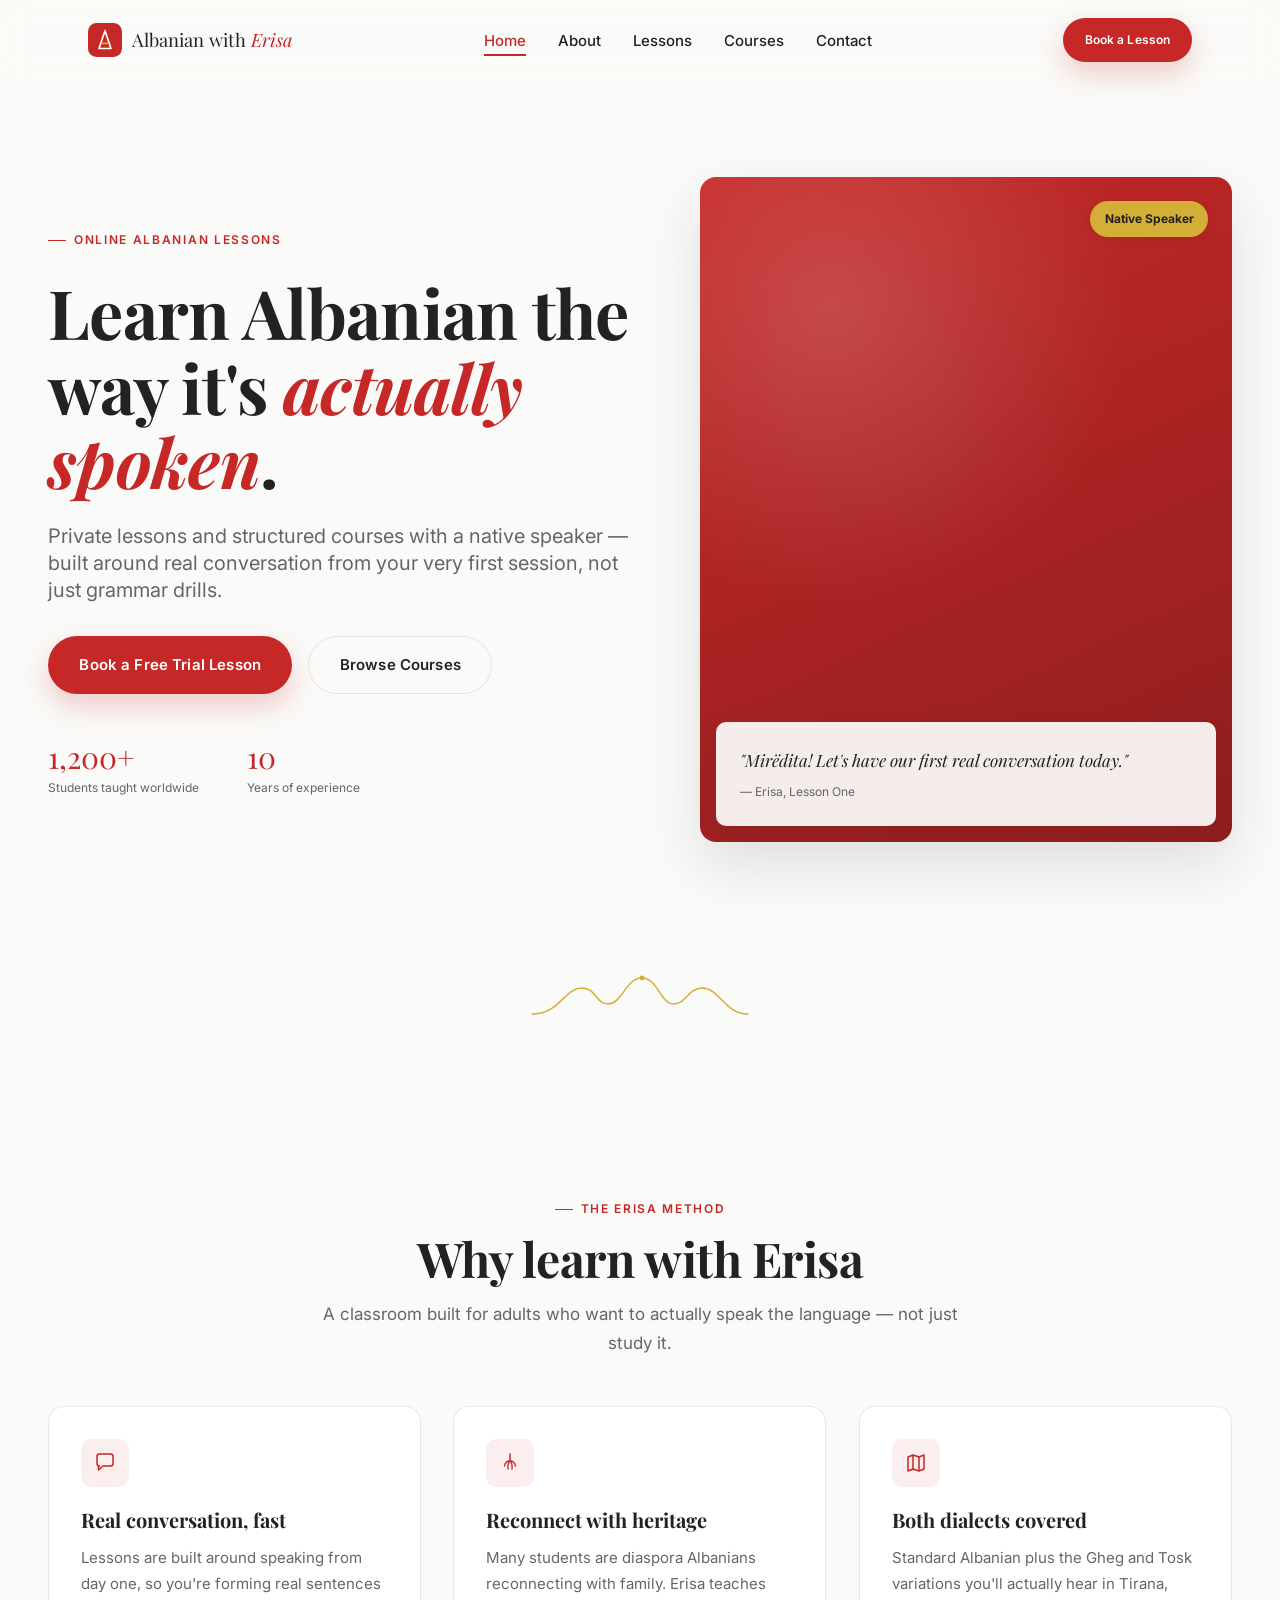
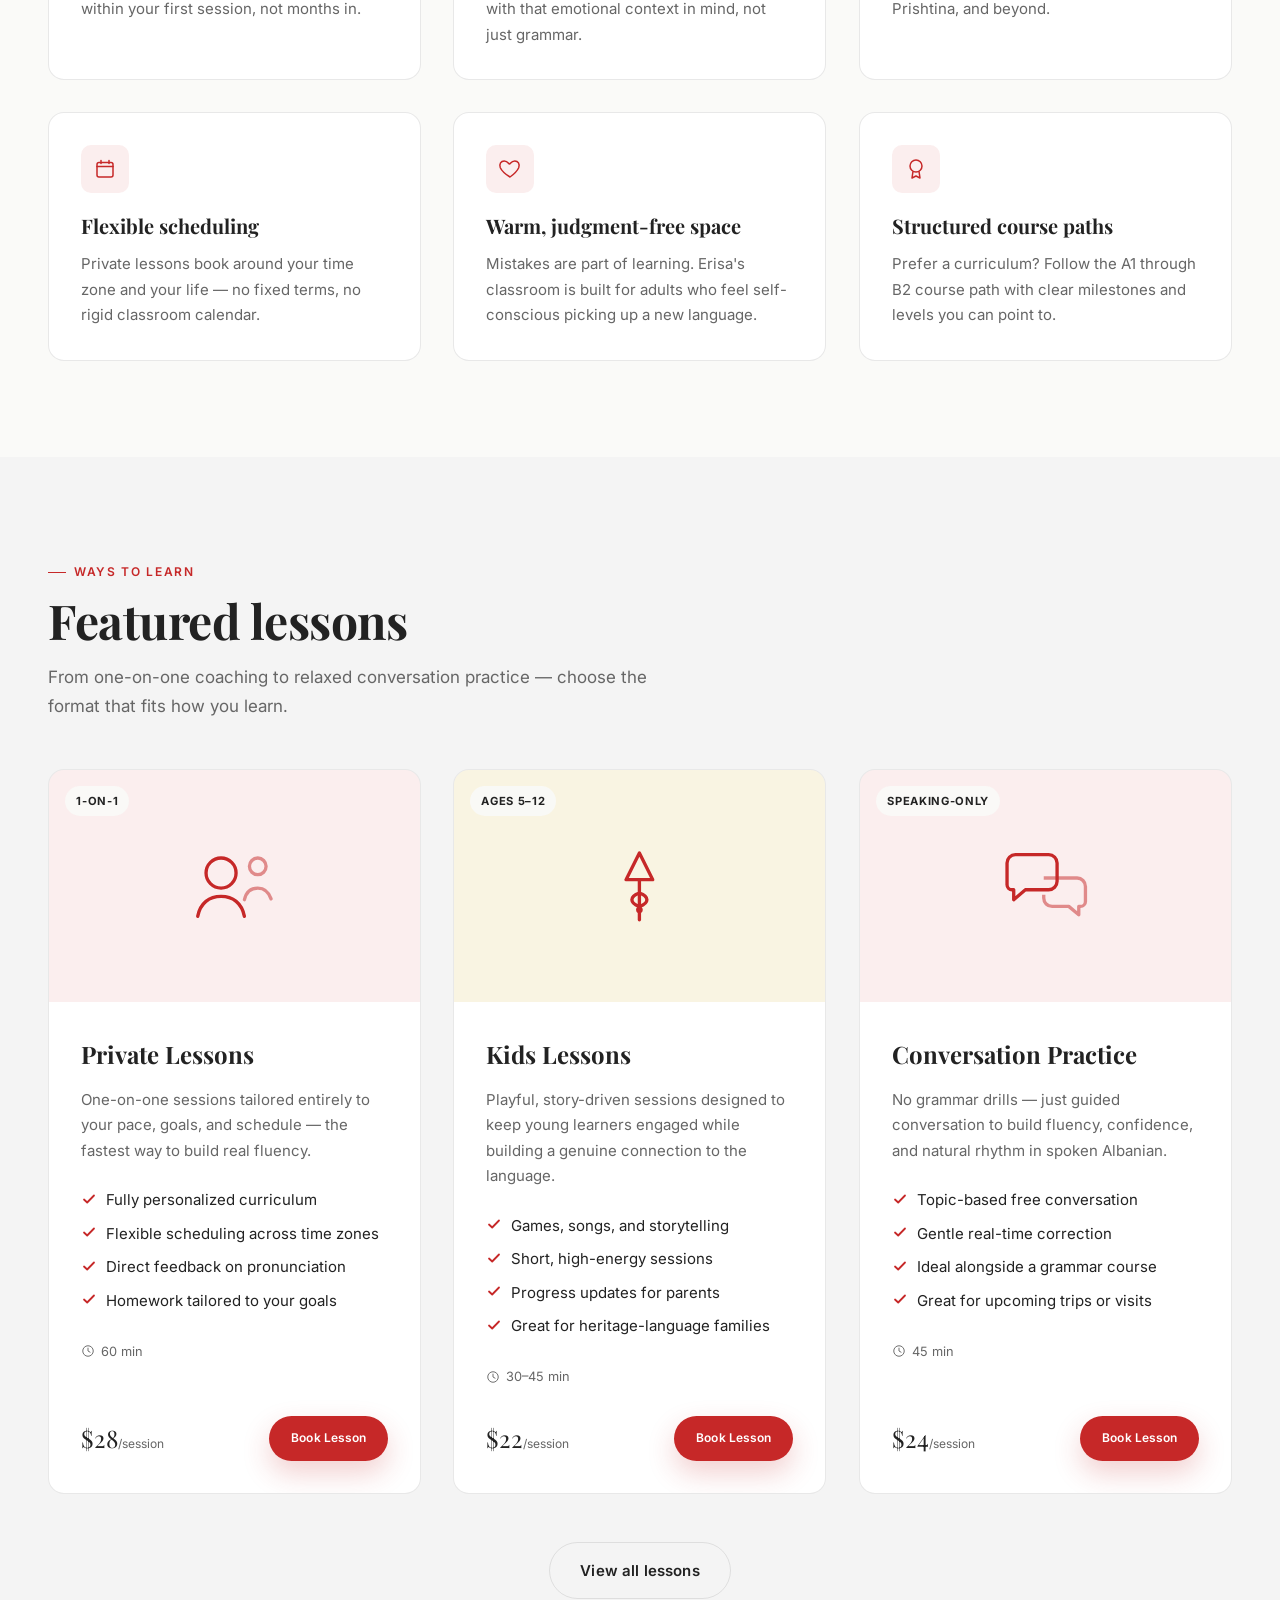
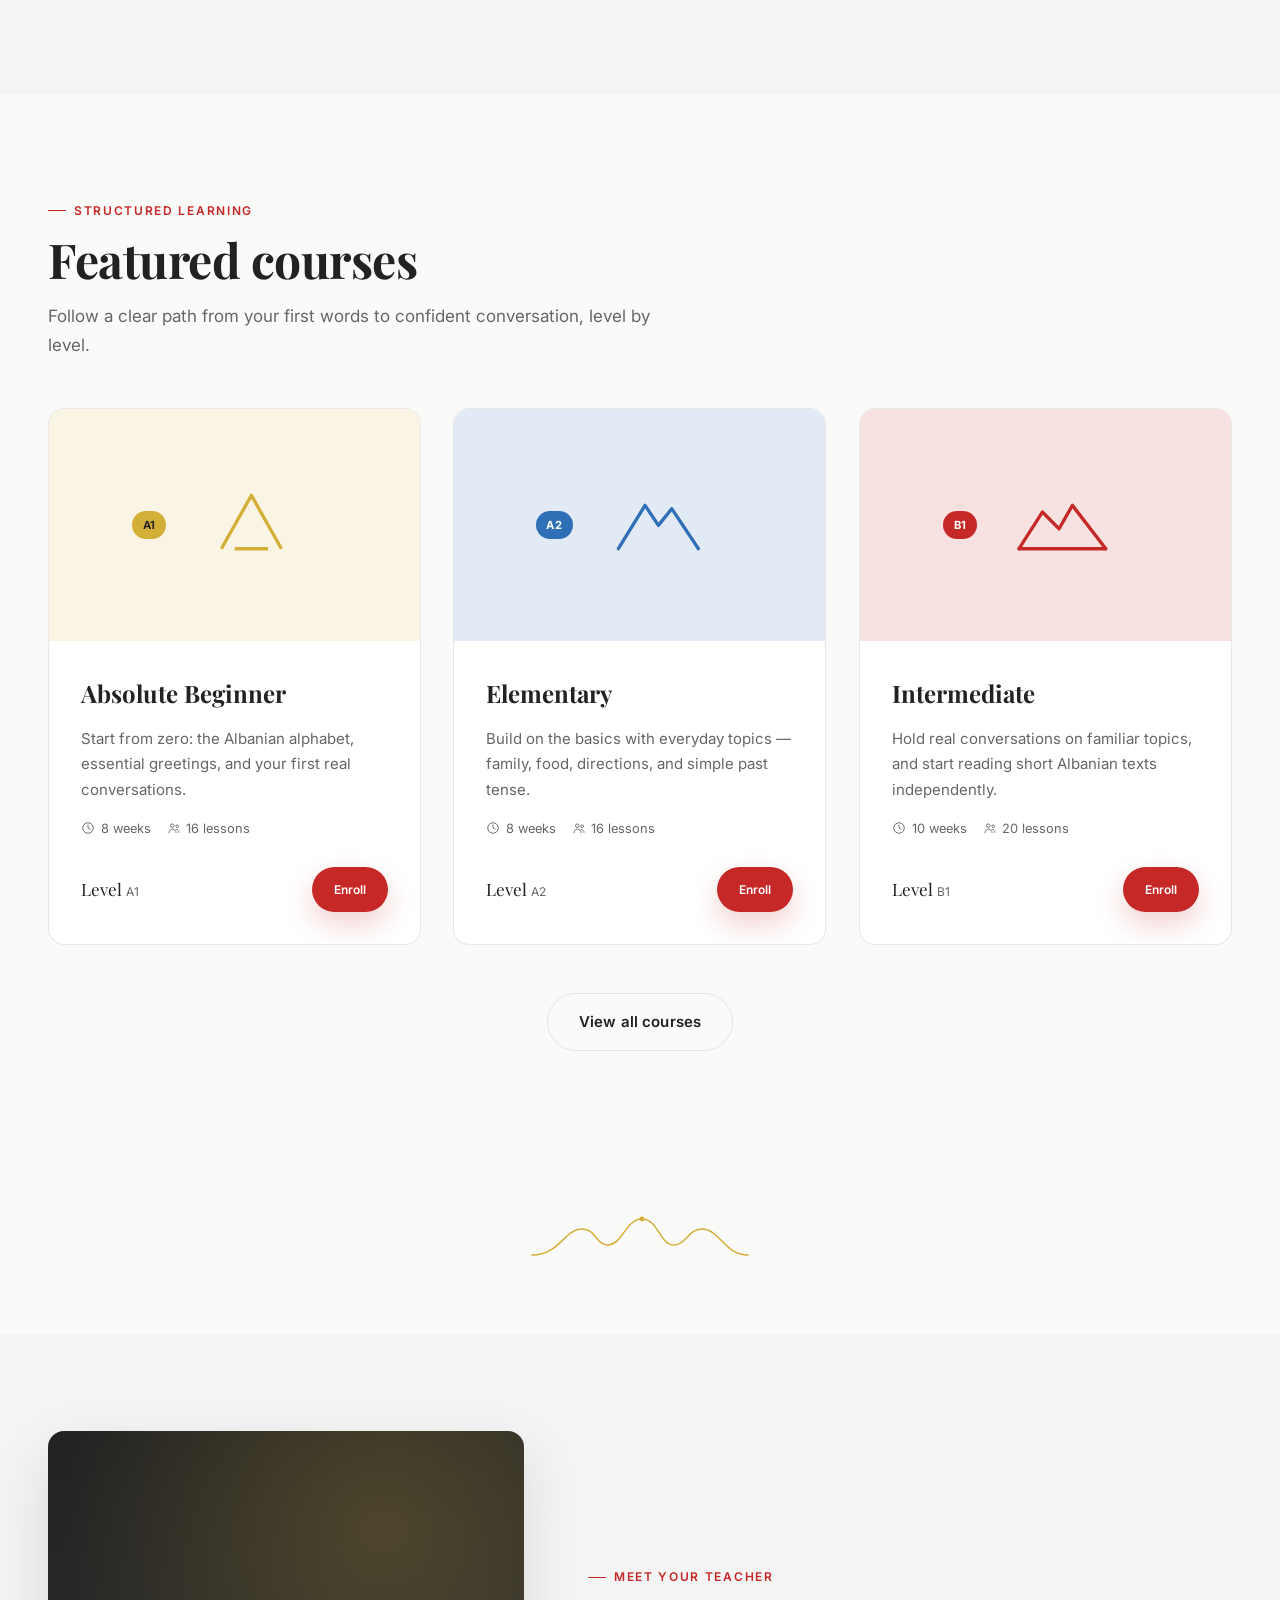
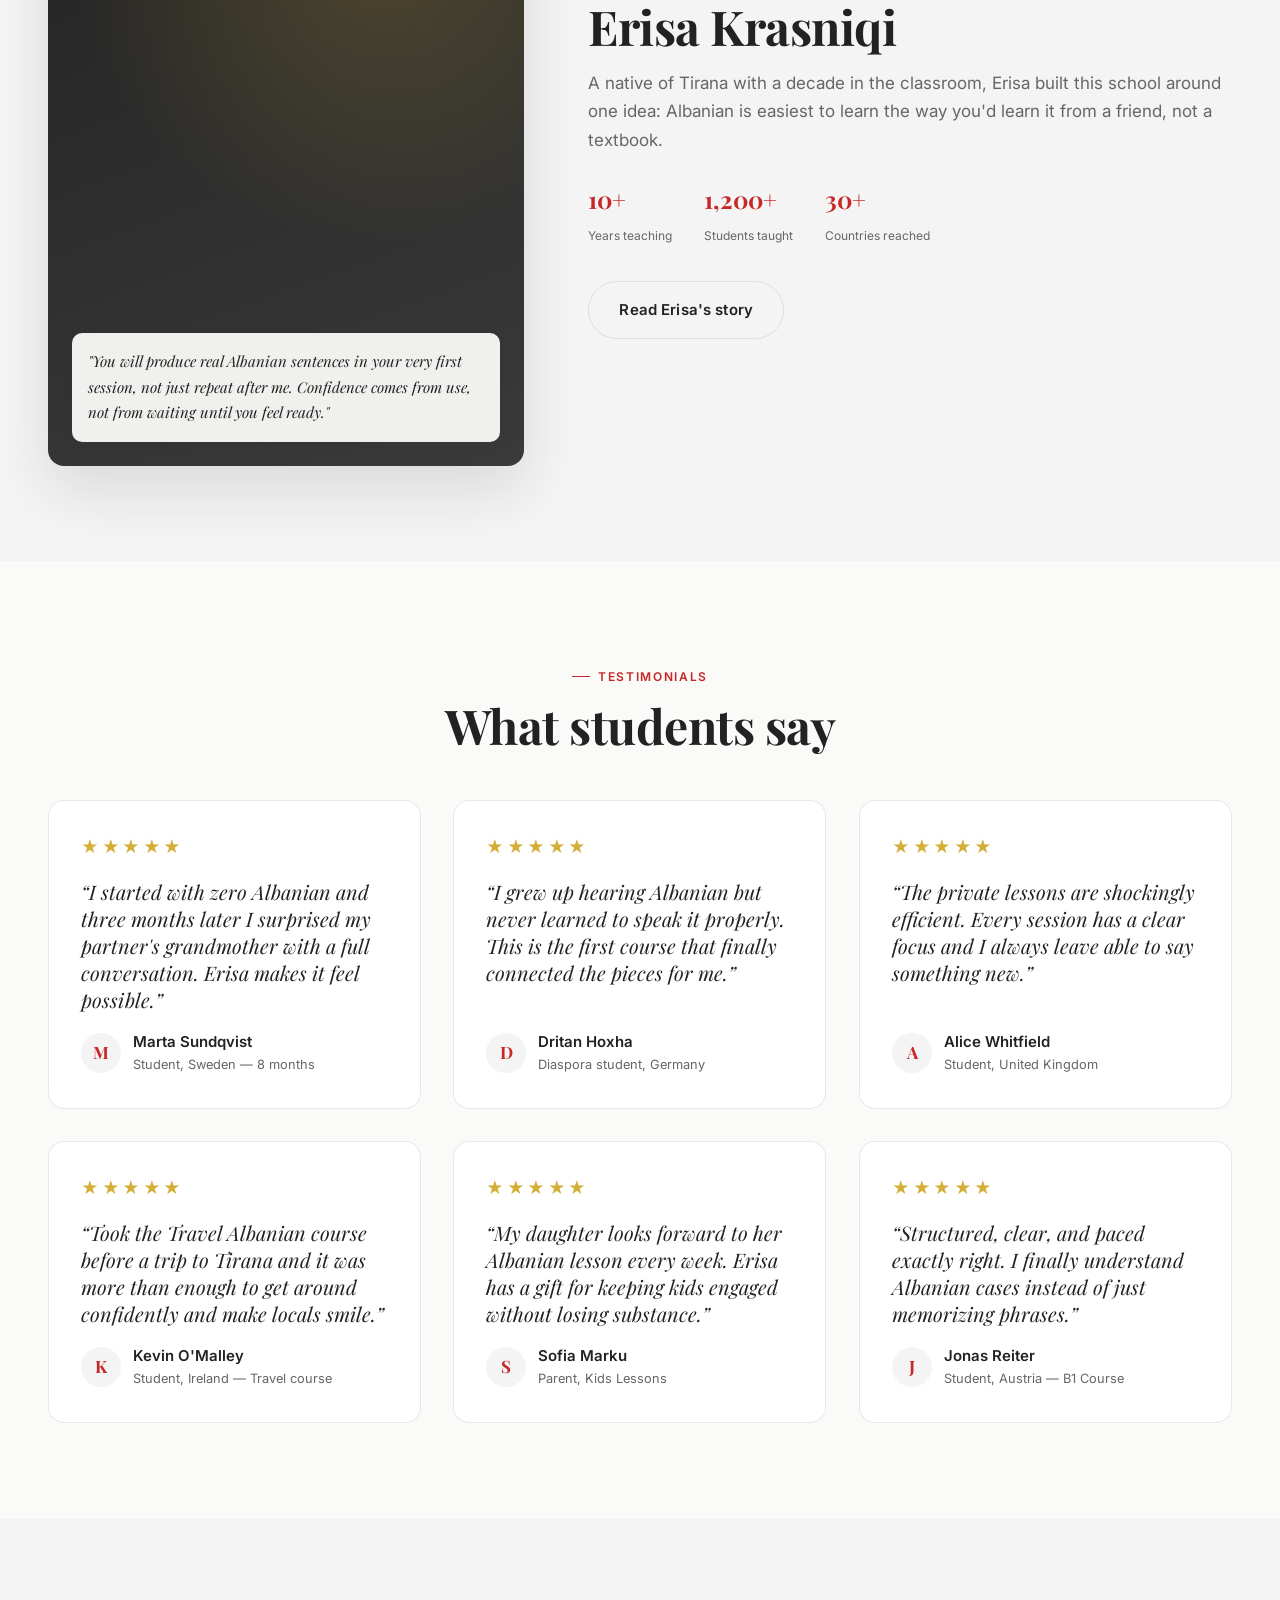
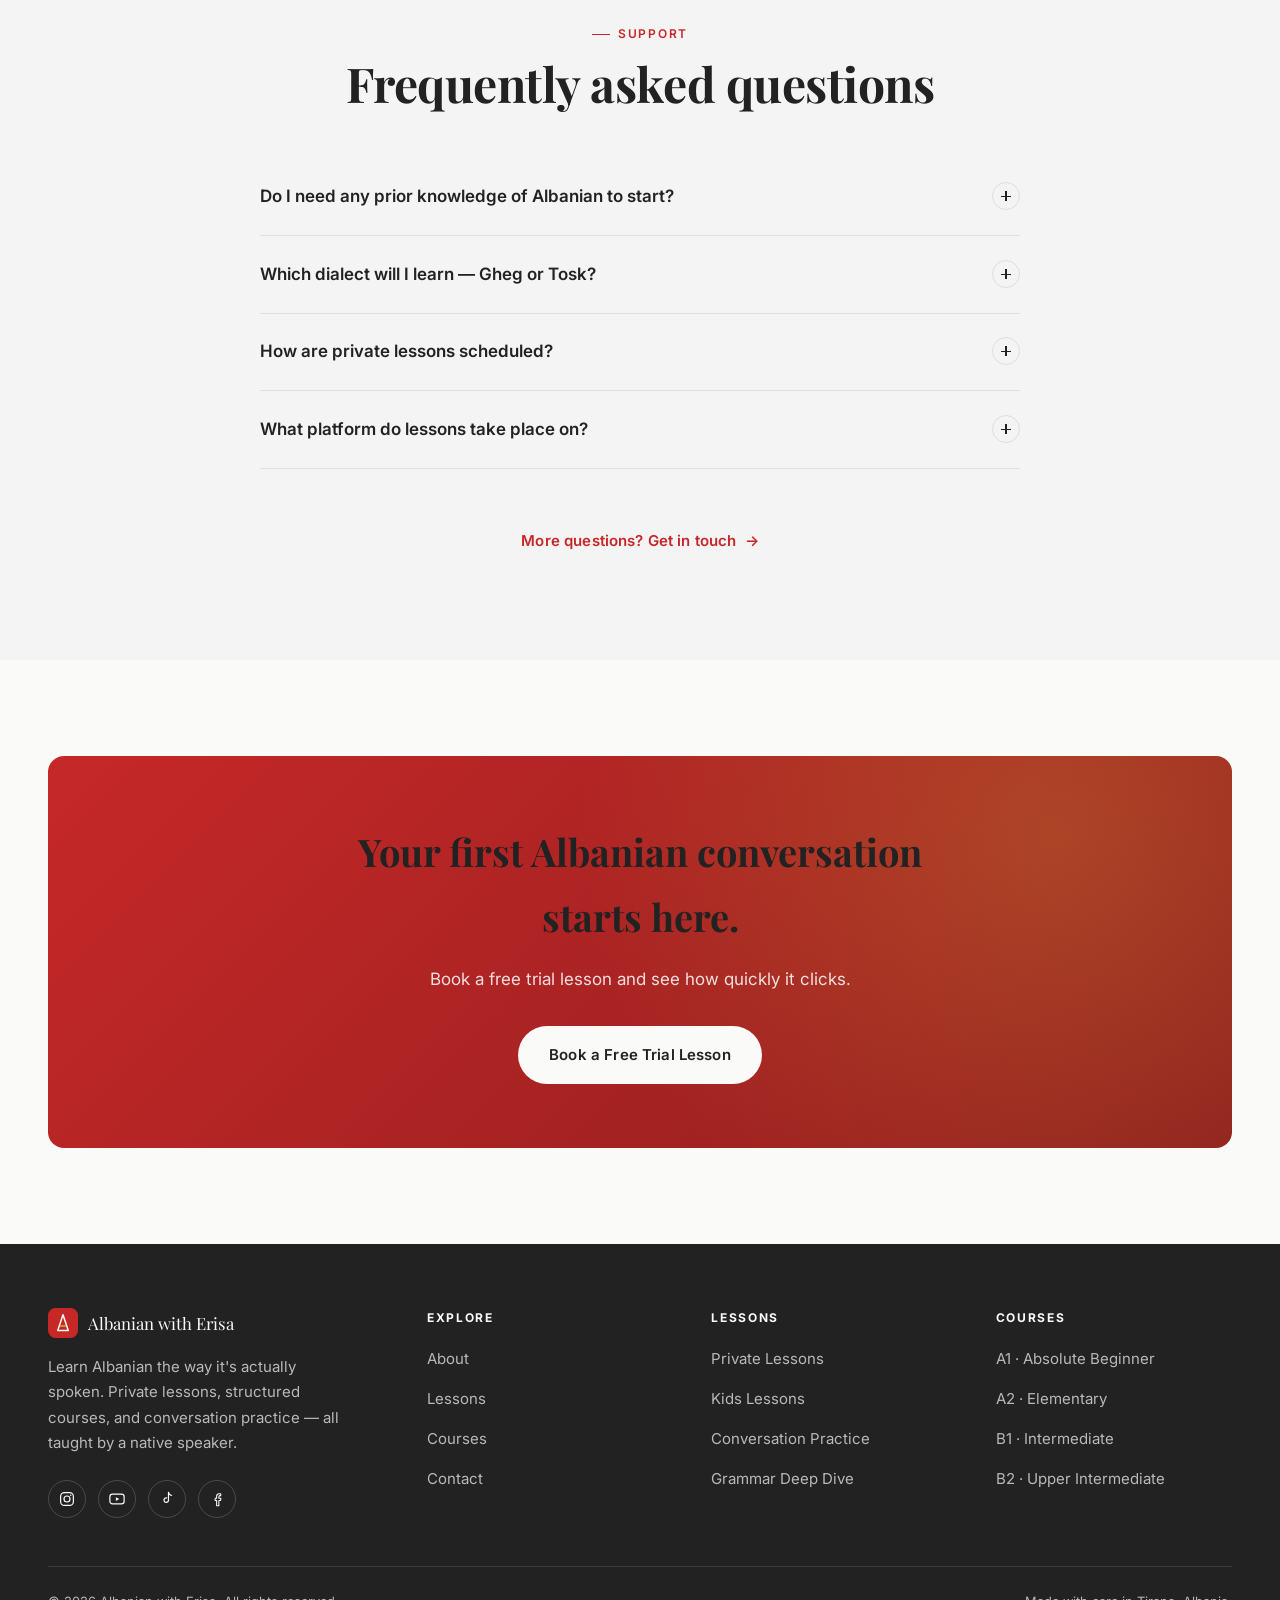
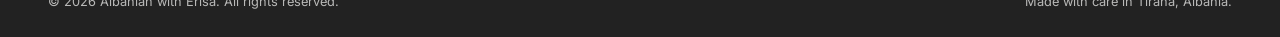
==== index.html @ 23aa1c35 "first" ====
<!DOCTYPE html>
<html lang="en">
<head>
  <meta charset="UTF-8" />
  <meta name="viewport" content="width=device-width, initial-scale=1.0" />
  <title>Albanian with Erisa — Learn Albanian with a Native Speaker</title>
  <meta name="description" content="Private lessons, structured courses, and conversation practice in Albanian — taught online by native speaker Erisa. Start speaking from your first lesson." />

  <!-- Open Graph -->
  <meta property="og:type" content="website" />
  <meta property="og:title" content="Albanian with Erisa — Learn Albanian with a Native Speaker" />
  <meta property="og:description" content="Private lessons, structured courses, and conversation practice in Albanian — taught online by a native speaker." />
  <meta property="og:site_name" content="Albanian with Erisa" />

  <!-- Twitter -->
  <meta name="twitter:card" content="summary_large_image" />
  <meta name="twitter:title" content="Albanian with Erisa — Learn Albanian with a Native Speaker" />
  <meta name="twitter:description" content="Private lessons, structured courses, and conversation practice in Albanian — taught online by a native speaker." />

  <link rel="preconnect" href="https://fonts.googleapis.com" />
  <link rel="preconnect" href="https://fonts.gstatic.com" crossorigin />
  <link href="https://fonts.googleapis.com/css2?family=Playfair+Display:ital,wght@0,600;0,700;1,600&family=Inter:wght@400;500;600;700&display=swap" rel="stylesheet" />

  <link rel="stylesheet" href="assets/css/variables.css" />
  <link rel="stylesheet" href="assets/css/style.css" />
  <link rel="stylesheet" href="assets/css/components.css" />
  <link rel="stylesheet" href="assets/css/animations.css" />
</head>
<body>
  <a class="skip-link" href="#main-content">Skip to content</a>

  <header class="navbar" data-component="navbar" data-current="index.html"></header>

  <main id="main-content">

    <!-- HERO ================================================================= -->
    <section class="hero">
      <div class="hero__inner">
        <div data-reveal>
          <span class="eyebrow hero__eyebrow">Online Albanian lessons</span>
          <h1 class="hero__title">Learn Albanian the way it's <em>actually spoken</em>.</h1>
          <p class="hero__lede">Private lessons and structured courses with a native speaker — built around real conversation from your very first session, not just grammar drills.</p>
          <div class="hero__actions">
            <a href="contact.html" class="btn btn-primary">Book a Free Trial Lesson</a>
            <a href="courses.html" class="btn btn-secondary">Browse Courses</a>
          </div>
          <div class="hero__stats" data-component="hero-stats"></div>
        </div>
        <div class="hero__visual" data-reveal="fade">
          <div class="hero__badge">Native Speaker</div>
          <div class="hero__visual-card">
            <p>"Mirëdita! Let's have our first real conversation today."</p>
            <span>— Erisa, Lesson One</span>
          </div>
        </div>
      </div>
    </section>

    <div class="container" data-wing-divider></div>

    <!-- WHY LEARN ============================================================ -->
    <section class="section" id="why-learn">
      <div class="section__inner">
        <div class="section-head section-head--center">
          <span class="eyebrow" style="justify-content:center">The Erisa Method</span>
          <h2 class="section-title">Why learn with Erisa</h2>
          <p class="section-lede">A classroom built for adults who want to actually speak the language — not just study it.</p>
        </div>
        <div class="grid grid--3" data-component="why-learn"></div>
      </div>
    </section>

    <!-- FEATURED LESSONS ===================================================== -->
    <section class="section section--soft">
      <div class="section__inner">
        <div class="section-head">
          <span class="eyebrow">Ways to learn</span>
          <h2 class="section-title">Featured lessons</h2>
          <p class="section-lede">From one-on-one coaching to relaxed conversation practice — choose the format that fits how you learn.</p>
        </div>
        <div class="grid grid--3" data-component="lesson-grid" data-limit="3"></div>
        <div class="section-foot"><a href="lessons.html" class="btn btn-secondary">View all lessons</a></div>
      </div>
    </section>

    <!-- FEATURED COURSES ===================================================== -->
    <section class="section">
      <div class="section__inner">
        <div class="section-head">
          <span class="eyebrow">Structured learning</span>
          <h2 class="section-title">Featured courses</h2>
          <p class="section-lede">Follow a clear path from your first words to confident conversation, level by level.</p>
        </div>
        <div class="grid grid--3" data-component="course-grid" data-limit="3"></div>
        <div class="section-foot"><a href="courses.html" class="btn btn-secondary">View all courses</a></div>
      </div>
    </section>

    <div class="container" data-wing-divider></div>

    <!-- ABOUT ERISA (preview) ================================================ -->
    <section class="section section--soft">
      <div class="section__inner teacher" data-component="teacher-preview"></div>
    </section>

    <!-- TESTIMONIALS ========================================================= -->
    <section class="section">
      <div class="section__inner">
        <div class="section-head section-head--center">
          <span class="eyebrow" style="justify-content:center">Testimonials</span>
          <h2 class="section-title">What students say</h2>
        </div>
        <div class="grid grid--3" data-component="testimonial-grid"></div>
      </div>
    </section>

    <!-- FAQ PREVIEW =========================================================== -->
    <section class="section section--soft">
      <div class="section__inner">
        <div class="section-head section-head--center">
          <span class="eyebrow" style="justify-content:center">Support</span>
          <h2 class="section-title">Frequently asked questions</h2>
        </div>
        <div style="max-width:760px;margin:0 auto;" data-component="faq-list" data-limit="4"></div>
        <div class="section-foot"><a href="contact.html#faq" class="btn btn-ghost">More questions? Get in touch</a></div>
      </div>
    </section>

    <!-- CTA =================================================================== -->
    <section class="section">
      <div class="section__inner">
        <div class="cta-banner" data-reveal>
          <div class="cta-banner__content">
            <h2>Your first Albanian conversation starts here.</h2>
            <p>Book a free trial lesson and see how quickly it clicks.</p>
            <div class="cta-banner__actions">
              <a href="contact.html" class="btn btn-on-dark">Book a Free Trial Lesson</a>
            </div>
          </div>
        </div>
      </div>
    </section>

  </main>

  <footer class="footer" data-component="footer"></footer>

  <script src="assets/js/data.js"></script>
  <script src="assets/js/animations.js"></script>
  <script src="assets/js/main.js"></script>
</body>
</html>
---- assets/css/variables.css ----
/* ==========================================================================
   ALBANIAN WITH ERISA — DESIGN TOKENS
   Single source of truth for color, type, spacing and motion.
   Every other stylesheet reads from these custom properties only.
   ========================================================================== */

:root {
  /* ---- Brand color: Red / Black / White ------------------------------- */
  --color-red: #C62828;
  --color-red-hover: #A32020;
  --color-red-tint-08: rgba(198, 40, 40, 0.08);
  --color-red-tint-14: rgba(198, 40, 40, 0.14);
  --color-red-tint-40: rgba(198, 40, 40, 0.4);

  --color-charcoal: #222222;
  --color-charcoal-70: rgba(34, 34, 34, 0.7);

  --color-warm-white: #FAFAF8;
  --color-soft-gray: #F4F4F4;
  --color-text-gray: #666666;
  --color-line: rgba(34, 34, 34, 0.1);
  --color-white: #FFFFFF;

  /* ---- Accents (used sparingly, never as identity) --------------------- */
  --color-accent-blue: #2F6FB6;
  --color-accent-gold: #D4AF37;
  --color-accent-gold-tint: rgba(212, 175, 55, 0.14);

  /* ---- Typography -------------------------------------------------------*/
  --font-display: 'Playfair Display', 'Georgia', serif;
  --font-body: 'Inter', -apple-system, BlinkMacSystemFont, 'Segoe UI', sans-serif;

  --fs-eyebrow: 0.75rem;
  --fs-body-sm: 0.9375rem;
  --fs-body: 1.0625rem;
  --fs-body-lg: 1.25rem;
  --fs-h6: 1.25rem;
  --fs-h5: 1.5rem;
  --fs-h4: 1.875rem;
  --fs-h3: 2.375rem;
  --fs-h2: 3rem;
  --fs-h1: 4.25rem;

  --lh-tight: 1.1;
  --lh-snug: 1.35;
  --lh-body: 1.7;

  --tracking-eyebrow: 0.14em;
  --tracking-tight: -0.01em;

  /* ---- Spacing scale (8px base) -----------------------------------------*/
  --space-1: 0.5rem;
  --space-2: 0.75rem;
  --space-3: 1rem;
  --space-4: 1.5rem;
  --space-5: 2rem;
  --space-6: 3rem;
  --space-7: 4rem;
  --space-8: 6rem;
  --space-9: 8rem;

  --container-max: 1200px;
  --container-pad: clamp(1.5rem, 5vw, 3rem);

  /* ---- Radius & elevation -----------------------------------------------*/
  --radius: 16px;
  --radius-sm: 10px;
  --radius-pill: 999px;

  --shadow-sm: 0 2px 8px rgba(34, 34, 34, 0.06);
  --shadow-md: 0 8px 24px rgba(34, 34, 34, 0.08);
  --shadow-lg: 0 24px 60px rgba(34, 34, 34, 0.12);
  --shadow-red: 0 12px 28px rgba(198, 40, 40, 0.22);

  /* ---- Motion -------------------------------------------------------------*/
  --ease-out: cubic-bezier(0.16, 1, 0.3, 1);
  --ease-standard: cubic-bezier(0.4, 0, 0.2, 1);
  --duration-fast: 180ms;
  --duration-base: 320ms;
  --duration-slow: 600ms;

  /* ---- Z-index scale ------------------------------------------------------*/
  --z-nav: 100;
  --z-overlay: 200;
  --z-modal: 300;
}

@media (max-width: 960px) {
  :root {
    --fs-h1: 3rem;
    --fs-h2: 2.25rem;
    --fs-h3: 1.875rem;
    --fs-h4: 1.5rem;
  }
}

@media (max-width: 560px) {
  :root {
    --fs-h1: 2.375rem;
    --fs-h2: 1.875rem;
    --fs-h3: 1.5rem;
    --space-8: 4rem;
    --space-9: 5rem;
  }
}
---- assets/css/style.css ----
/* ==========================================================================
   BASE / GLOBAL STYLES
   Load order: variables.css -> style.css -> components.css -> animations.css
   ========================================================================== */

*, *::before, *::after { box-sizing: border-box; }

html {
  scroll-behavior: smooth;
}

body {
  margin: 0;
  font-family: var(--font-body);
  font-size: var(--fs-body);
  line-height: var(--lh-body);
  color: var(--color-charcoal);
  background: var(--color-warm-white);
  -webkit-font-smoothing: antialiased;
  text-rendering: optimizeLegibility;
}

img, svg { display: block; max-width: 100%; }

a { color: inherit; }

ul, ol { padding: 0; margin: 0; }

h1, h2, h3, h4, h5, h6 {
  margin: 0;
  font-weight: 700;
  color: var(--color-charcoal);
}

p { margin: 0; }

button, input, select, textarea {
  font: inherit;
  color: inherit;
}
button { cursor: pointer; }

:focus-visible {
  outline: 2px solid var(--color-accent-blue);
  outline-offset: 2px;
}

/* ---- Layout helpers ---------------------------------------------------- */
.container {
  max-width: var(--container-max);
  margin: 0 auto;
  padding-left: var(--container-pad);
  padding-right: var(--container-pad);
}

.visually-hidden {
  position: absolute !important;
  width: 1px; height: 1px;
  padding: 0; margin: -1px;
  overflow: hidden;
  clip: rect(0,0,0,0);
  white-space: nowrap;
  border: 0;
}

main { display: block; }

/* ---- Loading state for JS-rendered content ----------------------------- */
[data-loading] {
  min-height: 120px;
  position: relative;
}
[data-loading]::after {
  content: "";
  position: absolute;
  inset: 0;
  margin: auto;
  width: 28px; height: 28px;
  border-radius: 50%;
  border: 2px solid var(--color-line);
  border-top-color: var(--color-red);
  animation: spin 800ms linear infinite;
}
@keyframes spin { to { transform: rotate(360deg); } }

/* ==========================================================================
   RESPONSIVE — Desktop first, then tablet, then mobile
   ========================================================================== */

/* ---- Tablet: <= 960px --------------------------------------------------- */
@media (max-width: 960px) {
  .navbar__links { display: none; }
  .navbar__toggle { display: flex; }

  .navbar__links.is-open {
    display: flex;
    position: absolute;
    top: 100%;
    left: 0; right: 0;
    flex-direction: column;
    align-items: stretch;
    gap: 0;
    background: var(--color-warm-white);
    border-bottom: 1px solid var(--color-line);
    padding: var(--space-2) var(--container-pad) var(--space-4);
    box-shadow: var(--shadow-md);
  }
  .navbar__links.is-open a { padding: 0.9rem 0; }
  .navbar__links.is-open a::after { display: none; }

  .hero__inner { grid-template-columns: 1fr; }
  .hero__visual { max-width: 460px; margin: 0 auto; aspect-ratio: 4/3; }
  .hero__stats { gap: var(--space-5); }

  .grid--3 { grid-template-columns: repeat(2, 1fr); }
  .grid--4 { grid-template-columns: repeat(2, 1fr); }

  .teacher { grid-template-columns: 1fr; }
  .teacher__portrait { max-width: 380px; margin: 0 auto; }

  .contact-layout { grid-template-columns: 1fr; }
  .bio-layout { grid-template-columns: 1fr; }

  .footer__grid { grid-template-columns: 1fr 1fr; }

  .stats-strip { grid-template-columns: repeat(2, 1fr); }
}

/* ---- Mobile: <= 640px ---------------------------------------------------- */
@media (max-width: 640px) {
  .grid--3, .grid--4, .grid--2 { grid-template-columns: 1fr; }

  .hero { padding-top: var(--space-6); }
  .hero__actions { flex-direction: column; align-items: stretch; }
  .hero__actions .btn { width: 100%; }

  .cta-banner__actions { flex-direction: column; }
  .cta-banner__actions .btn { width: 100%; }

  .form__row { grid-template-columns: 1fr; }

  .footer__grid { grid-template-columns: 1fr; gap: var(--space-5); }
  .footer__bottom { flex-direction: column; align-items: flex-start; }

  .stats-strip { grid-template-columns: repeat(2, 1fr); gap: var(--space-4); }

  .value-row { grid-template-columns: 1fr; }
  .value-row__index { display: none; }

  .page-hero__title, .hero__title { word-break: break-word; }
}
---- assets/css/components.css ----
/* ==========================================================================
   COMPONENTS
   Every rule here maps to a component that will later become its own
   React file (Navbar, Hero, Card, Footer, ...). Keep selectors scoped
   to a single top-level class to avoid specificity collisions.
   ========================================================================== */

/* ---------------------------------------------------------------------- */
/* Eyebrow / label                                                        */
/* ---------------------------------------------------------------------- */
.eyebrow {
  display: inline-flex;
  align-items: center;
  gap: var(--space-1);
  font-family: var(--font-body);
  font-size: var(--fs-eyebrow);
  font-weight: 600;
  letter-spacing: var(--tracking-eyebrow);
  text-transform: uppercase;
  color: var(--color-red);
}

.eyebrow::before {
  content: "";
  width: 18px;
  height: 1px;
  background: var(--color-red);
  display: inline-block;
}

/* ---------------------------------------------------------------------- */
/* Buttons                                                                 */
/* ---------------------------------------------------------------------- */
.btn {
  display: inline-flex;
  align-items: center;
  justify-content: center;
  gap: 0.5rem;
  font-family: var(--font-body);
  font-size: var(--fs-body-sm);
  font-weight: 600;
  letter-spacing: 0.01em;
  padding: 0.95rem 1.9rem;
  border-radius: var(--radius-pill);
  border: 1px solid transparent;
  cursor: pointer;
  transition: transform var(--duration-fast) var(--ease-standard),
              box-shadow var(--duration-fast) var(--ease-standard),
              background-color var(--duration-fast) var(--ease-standard),
              border-color var(--duration-fast) var(--ease-standard),
              color var(--duration-fast) var(--ease-standard);
  text-decoration: none;
  white-space: nowrap;
}

.btn:focus-visible {
  outline: 2px solid var(--color-accent-blue);
  outline-offset: 3px;
}

.btn-primary {
  background: var(--color-red);
  color: var(--color-white);
  box-shadow: var(--shadow-red);
}
.btn-primary:hover {
  background: var(--color-red-hover);
  transform: translateY(-2px);
  box-shadow: 0 16px 32px rgba(198, 40, 40, 0.28);
}
.btn-primary:active { transform: translateY(0); }

.btn-secondary {
  background: transparent;
  color: var(--color-charcoal);
  border-color: var(--color-line);
}
.btn-secondary:hover {
  border-color: var(--color-charcoal);
  transform: translateY(-2px);
}

.btn-on-dark {
  background: var(--color-warm-white);
  color: var(--color-charcoal);
}
.btn-on-dark:hover {
  background: var(--color-white);
  transform: translateY(-2px);
}

.btn-ghost {
  background: transparent;
  color: var(--color-red);
  padding: 0.6rem 0;
  border-radius: 0;
}
.btn-ghost::after {
  content: "→";
  transition: transform var(--duration-fast) var(--ease-standard);
}
.btn-ghost:hover::after { transform: translateX(4px); }

.btn-block { width: 100%; }
.btn-sm { padding: 0.7rem 1.3rem; font-size: var(--fs-eyebrow); }

/* ---------------------------------------------------------------------- */
/* Navbar                                                                  */
/* ---------------------------------------------------------------------- */
.navbar {
  position: sticky;
  top: 0;
  z-index: var(--z-nav);
  width: 100%;
  background: rgba(250, 250, 248, 0.82);
  backdrop-filter: saturate(180%) blur(14px);
  -webkit-backdrop-filter: saturate(180%) blur(14px);
  border-bottom: 1px solid transparent;
  transition: border-color var(--duration-base) var(--ease-standard),
              box-shadow var(--duration-base) var(--ease-standard);
}

.navbar.is-scrolled {
  border-bottom-color: var(--color-line);
  box-shadow: var(--shadow-sm);
}

.navbar__inner {
  max-width: var(--container-max);
  margin: 0 auto;
  padding: 1.1rem var(--container-pad);
  display: flex;
  align-items: center;
  justify-content: space-between;
  gap: var(--space-4);
}

.navbar__brand {
  display: flex;
  align-items: center;
  gap: 0.6rem;
  text-decoration: none;
  color: var(--color-charcoal);
}

.navbar__mark {
  width: 34px;
  height: 34px;
  flex-shrink: 0;
}

.navbar__wordmark {
  font-family: var(--font-display);
  font-size: 1.15rem;
  line-height: 1;
}
.navbar__wordmark span { color: var(--color-red); font-style: italic; }

.navbar__links {
  display: flex;
  align-items: center;
  gap: var(--space-5);
  list-style: none;
}

.navbar__links a {
  position: relative;
  font-size: var(--fs-body-sm);
  font-weight: 500;
  color: var(--color-charcoal);
  text-decoration: none;
  padding: 0.3rem 0;
}

.navbar__links a::after {
  content: "";
  position: absolute;
  left: 0; right: 100%;
  bottom: -2px;
  height: 2px;
  background: var(--color-red);
  transition: right var(--duration-base) var(--ease-out);
}
.navbar__links a:hover::after,
.navbar__links a[aria-current="page"]::after { right: 0; }
.navbar__links a[aria-current="page"] { color: var(--color-red); }

.navbar__actions { display: flex; align-items: center; gap: var(--space-3); }

.navbar__toggle {
  display: none;
  flex-direction: column;
  gap: 5px;
  background: none;
  border: none;
  cursor: pointer;
  padding: 0.5rem;
}
.navbar__toggle span {
  width: 22px; height: 2px; background: var(--color-charcoal); border-radius: 2px;
  transition: transform var(--duration-fast) var(--ease-standard), opacity var(--duration-fast);
}
.navbar__toggle[aria-expanded="true"] span:nth-child(1) { transform: translateY(7px) rotate(45deg); }
.navbar__toggle[aria-expanded="true"] span:nth-child(2) { opacity: 0; }
.navbar__toggle[aria-expanded="true"] span:nth-child(3) { transform: translateY(-7px) rotate(-45deg); }

/* ---------------------------------------------------------------------- */
/* Hero                                                                    */
/* ---------------------------------------------------------------------- */
.hero {
  position: relative;
  overflow: hidden;
  padding: var(--space-8) var(--container-pad) var(--space-7);
}

.hero__inner {
  max-width: var(--container-max);
  margin: 0 auto;
  display: grid;
  grid-template-columns: 1.05fr 0.95fr;
  gap: var(--space-7);
  align-items: center;
}

.hero__eyebrow { margin-bottom: var(--space-4); }

.hero__title {
  font-family: var(--font-display);
  font-size: var(--fs-h1);
  line-height: var(--lh-tight);
  letter-spacing: var(--tracking-tight);
  color: var(--color-charcoal);
  margin-bottom: var(--space-4);
}
.hero__title em {
  font-style: italic;
  color: var(--color-red);
}

.hero__lede {
  font-size: var(--fs-body-lg);
  line-height: var(--lh-snug);
  color: var(--color-text-gray);
  max-width: 46ch;
  margin-bottom: var(--space-5);
}

.hero__actions { display: flex; gap: var(--space-3); flex-wrap: wrap; margin-bottom: var(--space-6); }

.hero__stats {
  display: flex;
  gap: var(--space-6);
}
.hero__stat-value {
  font-family: var(--font-display);
  font-size: var(--fs-h4);
  color: var(--color-red);
  line-height: 1;
}
.hero__stat-label {
  font-size: var(--fs-eyebrow);
  color: var(--color-text-gray);
  margin-top: 0.35rem;
}

.hero__visual {
  position: relative;
  aspect-ratio: 4 / 5;
  border-radius: var(--radius);
  background: linear-gradient(155deg, var(--color-red) 0%, #8f1e1e 100%);
  box-shadow: var(--shadow-lg);
  display: flex;
  align-items: flex-end;
  overflow: hidden;
}

.hero__visual::before {
  content: "";
  position: absolute;
  inset: 0;
  background-image: radial-gradient(circle at 25% 20%, rgba(255,255,255,0.16), transparent 45%);
}

.hero__visual-card {
  position: relative;
  margin: var(--space-3);
  padding: var(--space-4);
  background: rgba(250, 250, 248, 0.94);
  backdrop-filter: blur(6px);
  border-radius: var(--radius-sm);
  width: calc(100% - 2 * var(--space-3));
  box-shadow: var(--shadow-md);
}
.hero__visual-card p {
  font-family: var(--font-display);
  font-style: italic;
  color: var(--color-charcoal);
  font-size: var(--fs-body);
}
.hero__visual-card span {
  display: block;
  margin-top: 0.4rem;
  font-size: var(--fs-eyebrow);
  color: var(--color-text-gray);
  font-family: var(--font-body);
}

.hero__badge {
  position: absolute;
  top: var(--space-4);
  right: var(--space-4);
  background: var(--color-accent-gold);
  color: var(--color-charcoal);
  font-family: var(--font-body);
  font-weight: 700;
  font-size: var(--fs-eyebrow);
  padding: 0.5rem 0.9rem;
  border-radius: var(--radius-pill);
  box-shadow: var(--shadow-sm);
}

/* ---------------------------------------------------------------------- */
/* Wing divider — signature motif                                          */
/* A single continuous line, evoking both a mountain ridge and folded      */
/* wings, used as a quiet section break instead of a hard rule.            */
/* ---------------------------------------------------------------------- */
.wing-divider {
  display: block;
  width: 100%;
  max-width: 220px;
  height: auto;
  margin: var(--space-7) auto;
  color: var(--color-accent-gold);
}

/* ---------------------------------------------------------------------- */
/* Section shell                                                           */
/* ---------------------------------------------------------------------- */
.section {
  padding: var(--space-8) var(--container-pad);
}
.section--tight { padding: var(--space-6) var(--container-pad); }
.section--soft { background: var(--color-soft-gray); }
.section--charcoal { background: var(--color-charcoal); color: var(--color-warm-white); }
.section--red { background: var(--color-red); color: var(--color-warm-white); }

.section__inner {
  max-width: var(--container-max);
  margin: 0 auto;
}

.section-head {
  max-width: 640px;
  margin-bottom: var(--space-6);
}
.section-head--center { margin-left: auto; margin-right: auto; text-align: center; }

.section-title {
  font-family: var(--font-display);
  font-size: var(--fs-h2);
  line-height: var(--lh-tight);
  letter-spacing: var(--tracking-tight);
  margin-top: var(--space-2);
}

.section-lede {
  font-size: var(--fs-body);
  color: var(--color-text-gray);
  line-height: var(--lh-body);
  margin-top: var(--space-3);
}
.section--charcoal .section-lede,
.section--red .section-lede { color: rgba(250,250,248,0.78); }

.section-foot {
  margin-top: var(--space-6);
  display: flex;
  justify-content: center;
}

/* ---------------------------------------------------------------------- */
/* Grids                                                                   */
/* ---------------------------------------------------------------------- */
.grid {
  display: grid;
  gap: var(--space-5);
}
.grid--3 { grid-template-columns: repeat(3, 1fr); }
.grid--4 { grid-template-columns: repeat(4, 1fr); }
.grid--2 { grid-template-columns: repeat(2, 1fr); }

/* ---------------------------------------------------------------------- */
/* Lesson / Course cards                                                   */
/* ---------------------------------------------------------------------- */
.card {
  position: relative;
  display: flex;
  flex-direction: column;
  background: var(--color-white);
  border-radius: var(--radius);
  border: 1px solid var(--color-line);
  overflow: hidden;
  transition: transform var(--duration-base) var(--ease-out),
              box-shadow var(--duration-base) var(--ease-out),
              border-color var(--duration-base) var(--ease-out);
}
.card:hover {
  transform: translateY(-6px);
  box-shadow: var(--shadow-lg);
  border-color: transparent;
}

.card__media {
  position: relative;
  aspect-ratio: 16 / 10;
  display: flex;
  align-items: center;
  justify-content: center;
  overflow: hidden;
}
.card__media svg { width: 46%; height: 46%; }

.card__badge {
  position: absolute;
  top: var(--space-3);
  left: var(--space-3);
  background: rgba(250,250,248,0.92);
  color: var(--color-charcoal);
  font-size: 0.7rem;
  font-weight: 700;
  letter-spacing: 0.06em;
  text-transform: uppercase;
  padding: 0.35rem 0.7rem;
  border-radius: var(--radius-pill);
}

.card__body {
  padding: var(--space-5);
  display: flex;
  flex-direction: column;
  gap: var(--space-2);
  flex: 1;
}

.card__title {
  font-family: var(--font-display);
  font-size: var(--fs-h5);
}

.card__desc {
  font-size: var(--fs-body-sm);
  color: var(--color-text-gray);
  line-height: var(--lh-body);
}

.card__meta {
  display: flex;
  gap: var(--space-3);
  font-size: 0.8rem;
  color: var(--color-text-gray);
  margin-top: 0.2rem;
}
.card__meta span { display: flex; align-items: center; gap: 0.35rem; }

.card__features {
  list-style: none;
  display: flex;
  flex-direction: column;
  gap: 0.5rem;
  margin: var(--space-2) 0;
  font-size: var(--fs-body-sm);
  color: var(--color-charcoal);
}
.card__features li {
  display: flex;
  align-items: flex-start;
  gap: 0.55rem;
}
.card__features svg {
  flex-shrink: 0;
  margin-top: 0.2rem;
  color: var(--color-red);
}

.card__footer {
  margin-top: auto;
  padding-top: var(--space-3);
  display: flex;
  align-items: center;
  justify-content: space-between;
  gap: var(--space-3);
}

.card__price {
  font-family: var(--font-display);
  font-size: var(--fs-h5);
  color: var(--color-charcoal);
}
.card__price span {
  font-family: var(--font-body);
  font-size: var(--fs-eyebrow);
  color: var(--color-text-gray);
  font-weight: 400;
}

/* Level chip for course cards */
.chip {
  display: inline-flex;
  align-items: center;
  gap: 0.4rem;
  font-size: 0.7rem;
  font-weight: 700;
  letter-spacing: 0.06em;
  padding: 0.3rem 0.65rem;
  border-radius: var(--radius-pill);
  background: var(--color-accent-blue);
  color: var(--color-white);
}
.chip--gold { background: var(--color-accent-gold); color: var(--color-charcoal); }
.chip--red { background: var(--color-red); color: var(--color-white); }

/* ---------------------------------------------------------------------- */
/* Why-learn / value tiles                                                 */
/* ---------------------------------------------------------------------- */
.value-tile {
  padding: var(--space-5);
  border-radius: var(--radius);
  background: var(--color-white);
  border: 1px solid var(--color-line);
  transition: transform var(--duration-base) var(--ease-out), box-shadow var(--duration-base) var(--ease-out);
}
.value-tile:hover { transform: translateY(-4px); box-shadow: var(--shadow-md); }
.value-tile__icon {
  width: 48px; height: 48px;
  border-radius: var(--radius-sm);
  background: var(--color-red-tint-08);
  color: var(--color-red);
  display: flex; align-items: center; justify-content: center;
  margin-bottom: var(--space-3);
}
.value-tile h3 {
  font-family: var(--font-display);
  font-size: var(--fs-h6);
  margin-bottom: var(--space-1);
}
.value-tile p {
  font-size: var(--fs-body-sm);
  color: var(--color-text-gray);
  line-height: var(--lh-body);
}

/* ---------------------------------------------------------------------- */
/* Teacher section                                                        */
/* ---------------------------------------------------------------------- */
.teacher {
  display: grid;
  grid-template-columns: 0.85fr 1.15fr;
  gap: var(--space-7);
  align-items: center;
}
.teacher__portrait {
  position: relative;
  aspect-ratio: 3 / 4;
  border-radius: var(--radius);
  background: linear-gradient(160deg, var(--color-charcoal), #3a3a3a);
  overflow: hidden;
  box-shadow: var(--shadow-lg);
}
.teacher__portrait::after {
  content: "";
  position: absolute; inset: 0;
  background: radial-gradient(circle at 70% 15%, rgba(212,175,55,0.22), transparent 50%);
}
.teacher__quote-tag {
  position: absolute;
  bottom: var(--space-4);
  left: var(--space-4);
  right: var(--space-4);
  padding: var(--space-3);
  background: rgba(250,250,248,0.95);
  border-radius: var(--radius-sm);
  box-shadow: var(--shadow-sm);
}
.teacher__quote-tag p {
  font-family: var(--font-display);
  font-style: italic;
  font-size: var(--fs-body-sm);
  color: var(--color-charcoal);
}
.teacher__credentials {
  display: flex;
  gap: var(--space-5);
  margin-top: var(--space-4);
  flex-wrap: wrap;
}
.teacher__credential strong {
  display: block;
  font-family: var(--font-display);
  font-size: var(--fs-h5);
  color: var(--color-red);
}
.teacher__credential span {
  font-size: var(--fs-eyebrow);
  color: var(--color-text-gray);
}

/* ---------------------------------------------------------------------- */
/* Testimonials                                                           */
/* ---------------------------------------------------------------------- */
.testimonial-card {
  padding: var(--space-5);
  border-radius: var(--radius);
  background: var(--color-white);
  border: 1px solid var(--color-line);
  display: flex;
  flex-direction: column;
  gap: var(--space-3);
  height: 100%;
}
.testimonial-card__stars { color: var(--color-accent-gold); letter-spacing: 0.15em; }
.testimonial-card__quote {
  font-family: var(--font-display);
  font-style: italic;
  font-size: var(--fs-body-lg);
  line-height: var(--lh-snug);
  color: var(--color-charcoal);
}
.testimonial-card__person {
  display: flex;
  align-items: center;
  gap: var(--space-2);
  margin-top: auto;
}
.testimonial-card__avatar {
  width: 40px; height: 40px;
  border-radius: 50%;
  background: var(--color-soft-gray);
  display: flex; align-items: center; justify-content: center;
  font-family: var(--font-display);
  color: var(--color-red);
  font-weight: 700;
  flex-shrink: 0;
}
.testimonial-card__name { font-size: var(--fs-body-sm); font-weight: 600; }
.testimonial-card__role { font-size: 0.8rem; color: var(--color-text-gray); }

/* ---------------------------------------------------------------------- */
/* FAQ accordion                                                          */
/* ---------------------------------------------------------------------- */
.faq-item {
  border-bottom: 1px solid var(--color-line);
}
.faq-item__question {
  width: 100%;
  display: flex;
  align-items: center;
  justify-content: space-between;
  gap: var(--space-3);
  padding: var(--space-4) 0;
  background: none;
  border: none;
  text-align: left;
  font-family: var(--font-body);
  font-size: var(--fs-body);
  font-weight: 600;
  color: var(--color-charcoal);
  cursor: pointer;
}
.faq-item__icon {
  flex-shrink: 0;
  width: 28px; height: 28px;
  border-radius: 50%;
  border: 1px solid var(--color-line);
  display: flex; align-items: center; justify-content: center;
  position: relative;
  transition: transform var(--duration-base) var(--ease-standard), background var(--duration-base);
}
.faq-item__icon::before, .faq-item__icon::after {
  content: "";
  position: absolute;
  background: var(--color-charcoal);
  transition: transform var(--duration-base) var(--ease-standard), opacity var(--duration-base);
}
.faq-item__icon::before { width: 10px; height: 1.5px; }
.faq-item__icon::after { width: 1.5px; height: 10px; }
.faq-item[data-open="true"] .faq-item__icon { background: var(--color-red); border-color: var(--color-red); }
.faq-item[data-open="true"] .faq-item__icon::before,
.faq-item[data-open="true"] .faq-item__icon::after { background: var(--color-white); }
.faq-item[data-open="true"] .faq-item__icon::after { transform: rotate(90deg); opacity: 0; }

.faq-item__answer {
  overflow: hidden;
  max-height: 0;
  transition: max-height var(--duration-base) var(--ease-standard);
}
.faq-item__answer-inner {
  padding-bottom: var(--space-4);
  font-size: var(--fs-body-sm);
  color: var(--color-text-gray);
  line-height: var(--lh-body);
  max-width: 62ch;
}

/* ---------------------------------------------------------------------- */
/* CTA banner                                                              */
/* ---------------------------------------------------------------------- */
.cta-banner {
  position: relative;
  border-radius: var(--radius);
  padding: var(--space-7) var(--space-6);
  background: linear-gradient(135deg, var(--color-red) 0%, #8f1e1e 100%);
  color: var(--color-white);
  text-align: center;
  overflow: hidden;
}
.cta-banner::before {
  content: "";
  position: absolute; inset: 0;
  background-image: radial-gradient(circle at 85% 20%, rgba(212,175,55,0.25), transparent 45%);
}
.cta-banner__content { position: relative; max-width: 620px; margin: 0 auto; }
.cta-banner h2 {
  font-family: var(--font-display);
  font-size: var(--fs-h3);
  margin-bottom: var(--space-3);
}
.cta-banner p { color: rgba(255,255,255,0.85); margin-bottom: var(--space-5); }
.cta-banner__actions { display: flex; gap: var(--space-3); justify-content: center; flex-wrap: wrap; }

/* ---------------------------------------------------------------------- */
/* Footer                                                                  */
/* ---------------------------------------------------------------------- */
.footer {
  background: var(--color-charcoal);
  color: rgba(250,250,248,0.7);
  padding: var(--space-7) var(--container-pad) var(--space-4);
}
.footer__grid {
  max-width: var(--container-max);
  margin: 0 auto;
  display: grid;
  grid-template-columns: 1.4fr 1fr 1fr 1fr;
  gap: var(--space-6);
  padding-bottom: var(--space-6);
  border-bottom: 1px solid rgba(250,250,248,0.12);
}
.footer__brand { display: flex; align-items: center; gap: 0.6rem; color: var(--color-warm-white); margin-bottom: var(--space-3); text-decoration: none;}
.footer__brand .navbar__mark { width: 30px; height: 30px; }
.footer__brand-text { font-family: var(--font-display); font-size: 1.05rem; }
.footer__about { font-size: var(--fs-body-sm); line-height: var(--lh-body); max-width: 34ch; }
.footer__social { display: flex; gap: var(--space-2); margin-top: var(--space-4); }
.footer__social a {
  width: 38px; height: 38px;
  border-radius: 50%;
  border: 1px solid rgba(250,250,248,0.18);
  display: flex; align-items: center; justify-content: center;
  color: var(--color-warm-white);
  transition: background var(--duration-fast), border-color var(--duration-fast), transform var(--duration-fast);
}
.footer__social a:hover { background: var(--color-red); border-color: var(--color-red); transform: translateY(-3px); }

.footer__heading {
  font-family: var(--font-body);
  font-size: var(--fs-eyebrow);
  letter-spacing: var(--tracking-eyebrow);
  text-transform: uppercase;
  color: var(--color-warm-white);
  margin-bottom: var(--space-3);
}
.footer__links { list-style: none; display: flex; flex-direction: column; gap: 0.7rem; }
.footer__links a { color: rgba(250,250,248,0.7); text-decoration: none; font-size: var(--fs-body-sm); transition: color var(--duration-fast); }
.footer__links a:hover { color: var(--color-warm-white); }

.footer__bottom {
  max-width: var(--container-max);
  margin: 0 auto;
  padding-top: var(--space-4);
  display: flex;
  justify-content: space-between;
  align-items: center;
  flex-wrap: wrap;
  gap: var(--space-2);
  font-size: 0.8rem;
}

/* ---------------------------------------------------------------------- */
/* Contact form + info                                                    */
/* ---------------------------------------------------------------------- */
.contact-layout {
  display: grid;
  grid-template-columns: 1fr 1.1fr;
  gap: var(--space-7);
  align-items: start;
}
.contact-info__list { display: flex; flex-direction: column; gap: var(--space-4); margin-top: var(--space-5); }
.contact-info__item { display: flex; gap: var(--space-3); align-items: flex-start; }
.contact-info__icon {
  width: 44px; height: 44px; flex-shrink: 0;
  border-radius: var(--radius-sm);
  background: var(--color-red-tint-08);
  color: var(--color-red);
  display: flex; align-items: center; justify-content: center;
}
.contact-info__item h3 { font-size: var(--fs-body); margin-bottom: 0.2rem; }
.contact-info__item p, .contact-info__item a { font-size: var(--fs-body-sm); color: var(--color-text-gray); text-decoration: none; }

.form {
  background: var(--color-white);
  border: 1px solid var(--color-line);
  border-radius: var(--radius);
  padding: var(--space-5);
  box-shadow: var(--shadow-sm);
}
.form__row { display: grid; grid-template-columns: 1fr 1fr; gap: var(--space-3); }
.form__field { margin-bottom: var(--space-4); display: flex; flex-direction: column; gap: 0.5rem; }
.form__field label { font-size: var(--fs-body-sm); font-weight: 600; color: var(--color-charcoal); }
.form__field input,
.form__field select,
.form__field textarea {
  font-family: var(--font-body);
  font-size: var(--fs-body-sm);
  padding: 0.85rem 1rem;
  border-radius: var(--radius-sm);
  border: 1px solid var(--color-line);
  background: var(--color-warm-white);
  color: var(--color-charcoal);
  transition: border-color var(--duration-fast), box-shadow var(--duration-fast);
}
.form__field textarea { resize: vertical; min-height: 120px; }
.form__field input:focus,
.form__field select:focus,
.form__field textarea:focus {
  outline: none;
  border-color: var(--color-red);
  box-shadow: 0 0 0 3px var(--color-red-tint-14);
}
.form__note { font-size: 0.8rem; color: var(--color-text-gray); margin-top: var(--space-3); text-align: center; }
.form__success {
  display: none;
  align-items: center;
  gap: 0.6rem;
  background: var(--color-red-tint-08);
  color: var(--color-red-hover);
  padding: var(--space-3);
  border-radius: var(--radius-sm);
  font-size: var(--fs-body-sm);
  font-weight: 600;
  margin-bottom: var(--space-4);
}
.form__success.is-visible { display: flex; }

.map-placeholder {
  margin-top: var(--space-6);
  aspect-ratio: 21 / 8;
  border-radius: var(--radius);
  background:
    linear-gradient(var(--color-red-tint-08), var(--color-red-tint-08)),
    repeating-linear-gradient(45deg, rgba(34,34,34,0.04) 0 2px, transparent 2px 14px);
  border: 1px solid var(--color-line);
  display: flex; align-items: center; justify-content: center;
  gap: 0.6rem;
  color: var(--color-text-gray);
  font-size: var(--fs-body-sm);
}

/* ---------------------------------------------------------------------- */
/* Stats strip                                                            */
/* ---------------------------------------------------------------------- */
.stats-strip {
  display: grid;
  grid-template-columns: repeat(4, 1fr);
  gap: var(--space-5);
  text-align: center;
}
.stats-strip__value {
  font-family: var(--font-display);
  font-size: var(--fs-h3);
  color: var(--color-accent-gold);
}
.stats-strip__label {
  font-size: var(--fs-body-sm);
  color: rgba(250,250,248,0.7);
  margin-top: 0.4rem;
}

/* ---------------------------------------------------------------------- */
/* Values / philosophy list (about page)                                  */
/* ---------------------------------------------------------------------- */
.value-row {
  display: grid;
  grid-template-columns: 60px 1fr;
  gap: var(--space-4);
  padding: var(--space-5) 0;
  border-bottom: 1px solid var(--color-line);
}
.value-row__index {
  font-family: var(--font-display);
  font-style: italic;
  font-size: var(--fs-h4);
  color: var(--color-red-tint-40);
}
.value-row h3 { font-family: var(--font-display); font-size: var(--fs-h5); margin-bottom: 0.4rem; }
.value-row p { color: var(--color-text-gray); line-height: var(--lh-body); max-width: 60ch; }

/* ---------------------------------------------------------------------- */
/* Page hero (inner pages)                                                */
/* ---------------------------------------------------------------------- */
.page-hero {
  padding: var(--space-7) var(--container-pad) var(--space-6);
  text-align: center;
}
.page-hero__inner { max-width: 720px; margin: 0 auto; }
.page-hero .eyebrow { justify-content: center; }
.page-hero .eyebrow::before { display: none; }
.page-hero__title {
  font-family: var(--font-display);
  font-size: var(--fs-h1);
  line-height: var(--lh-tight);
  margin-top: var(--space-3);
}
.page-hero__lede {
  font-size: var(--fs-body-lg);
  color: var(--color-text-gray);
  margin-top: var(--space-4);
  max-width: 56ch;
  margin-left: auto;
  margin-right: auto;
}

/* Breadcrumbs-like filter pills used on lessons/courses pages */
.filter-row {
  display: flex;
  gap: var(--space-2);
  flex-wrap: wrap;
  justify-content: center;
  margin-top: var(--space-5);
}
.filter-pill {
  padding: 0.6rem 1.1rem;
  border-radius: var(--radius-pill);
  border: 1px solid var(--color-line);
  background: var(--color-white);
  font-size: var(--fs-body-sm);
  font-weight: 500;
  cursor: pointer;
  transition: all var(--duration-fast) var(--ease-standard);
}
.filter-pill:hover { border-color: var(--color-red); color: var(--color-red); }
.filter-pill[aria-pressed="true"] {
  background: var(--color-charcoal);
  border-color: var(--color-charcoal);
  color: var(--color-white);
}

/* Biography layout (about page) */
.bio-layout {
  display: grid;
  grid-template-columns: 0.8fr 1.2fr;
  gap: var(--space-7);
  align-items: start;
}
.bio-layout p + p { margin-top: var(--space-3); }
.bio-layout p { color: var(--color-text-gray); line-height: var(--lh-body); }

/* ---------------------------------------------------------------------- */
/* Skip link (accessibility)                                              */
/* ---------------------------------------------------------------------- */
.skip-link {
  position: absolute;
  left: -9999px;
  top: 0;
  background: var(--color-red);
  color: var(--color-white);
  padding: 0.8rem 1.2rem;
  z-index: var(--z-modal);
  border-radius: 0 0 var(--radius-sm) 0;
}
.skip-link:focus { left: 0; }
---- assets/css/animations.css ----
/* ==========================================================================
   ANIMATIONS
   Subtle, purposeful motion only. Respects prefers-reduced-motion.
   ========================================================================== */

@keyframes fadeIn {
  from { opacity: 0; }
  to { opacity: 1; }
}

@keyframes slideUp {
  from { opacity: 0; transform: translateY(28px); }
  to   { opacity: 1; transform: translateY(0); }
}

@keyframes slideUpSmall {
  from { opacity: 0; transform: translateY(14px); }
  to   { opacity: 1; transform: translateY(0); }
}

@keyframes drawLine {
  from { stroke-dashoffset: var(--dash-length, 1000); }
  to   { stroke-dashoffset: 0; }
}

@keyframes gentleFloat {
  0%, 100% { transform: translateY(0); }
  50% { transform: translateY(-10px); }
}

/* ---- Scroll-reveal system --------------------------------------------- */
/* Elements start hidden; JS (animations.js) adds .is-visible via
   IntersectionObserver, at which point the transition below plays. */

[data-reveal] {
  opacity: 0;
  transform: translateY(28px);
  transition: opacity var(--duration-slow) var(--ease-out),
              transform var(--duration-slow) var(--ease-out);
  will-change: opacity, transform;
}

[data-reveal].is-visible {
  opacity: 1;
  transform: translateY(0);
}

[data-reveal="fade"] {
  transform: none;
}

/* Stagger children of a revealed group */
[data-reveal-group] > * {
  opacity: 0;
  transform: translateY(24px);
  transition: opacity var(--duration-slow) var(--ease-out),
              transform var(--duration-slow) var(--ease-out);
}
[data-reveal-group].is-visible > * { opacity: 1; transform: translateY(0); }
[data-reveal-group].is-visible > *:nth-child(1) { transition-delay: 0ms; }
[data-reveal-group].is-visible > *:nth-child(2) { transition-delay: 90ms; }
[data-reveal-group].is-visible > *:nth-child(3) { transition-delay: 180ms; }
[data-reveal-group].is-visible > *:nth-child(4) { transition-delay: 270ms; }
[data-reveal-group].is-visible > *:nth-child(5) { transition-delay: 360ms; }
[data-reveal-group].is-visible > *:nth-child(6) { transition-delay: 450ms; }

.wing-divider path {
  stroke-dasharray: var(--dash-length, 1000);
  stroke-dashoffset: var(--dash-length, 1000);
}
.wing-divider.is-visible path {
  animation: drawLine 1400ms var(--ease-out) forwards;
}

.animate-float {
  animation: gentleFloat 6s ease-in-out infinite;
}

@media (prefers-reduced-motion: reduce) {
  [data-reveal], [data-reveal-group] > *, .wing-divider path, .animate-float {
    animation: none !important;
    transition: none !important;
    opacity: 1 !important;
    transform: none !important;
    stroke-dashoffset: 0 !important;
  }
}
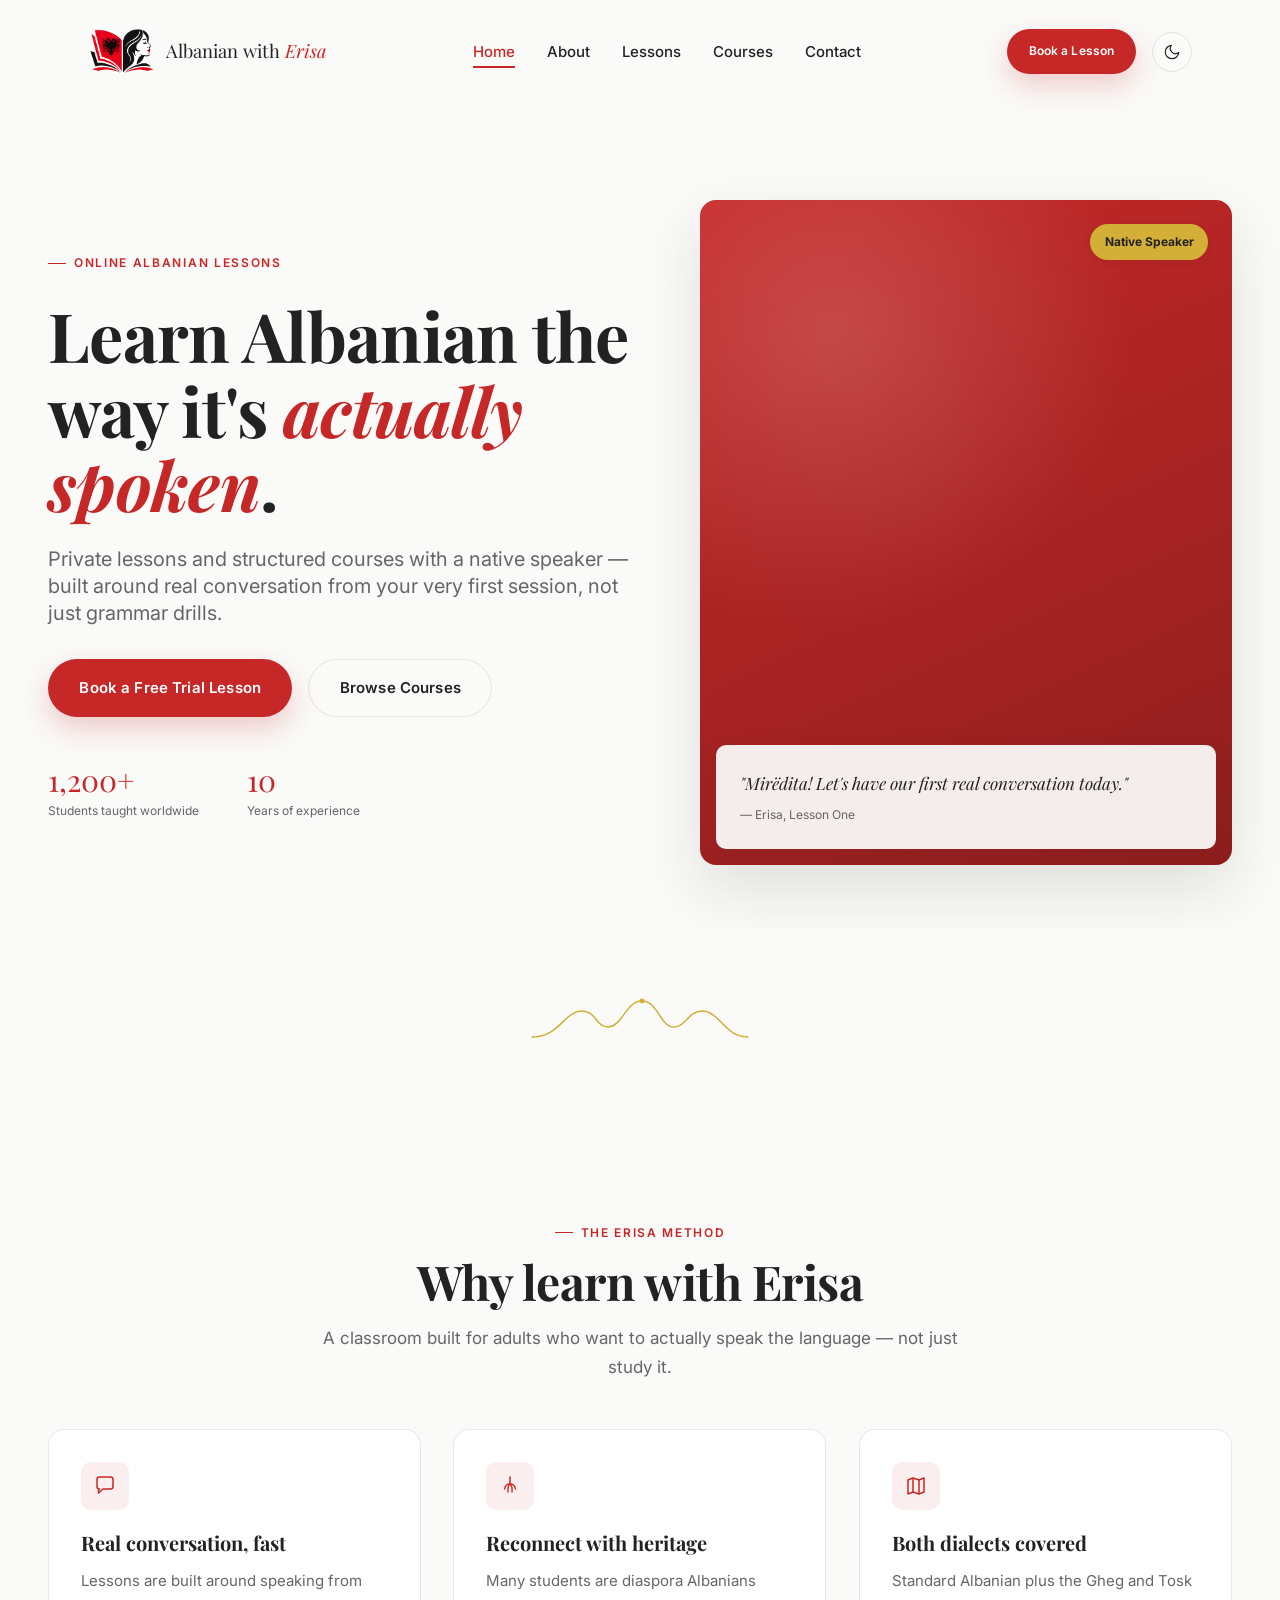
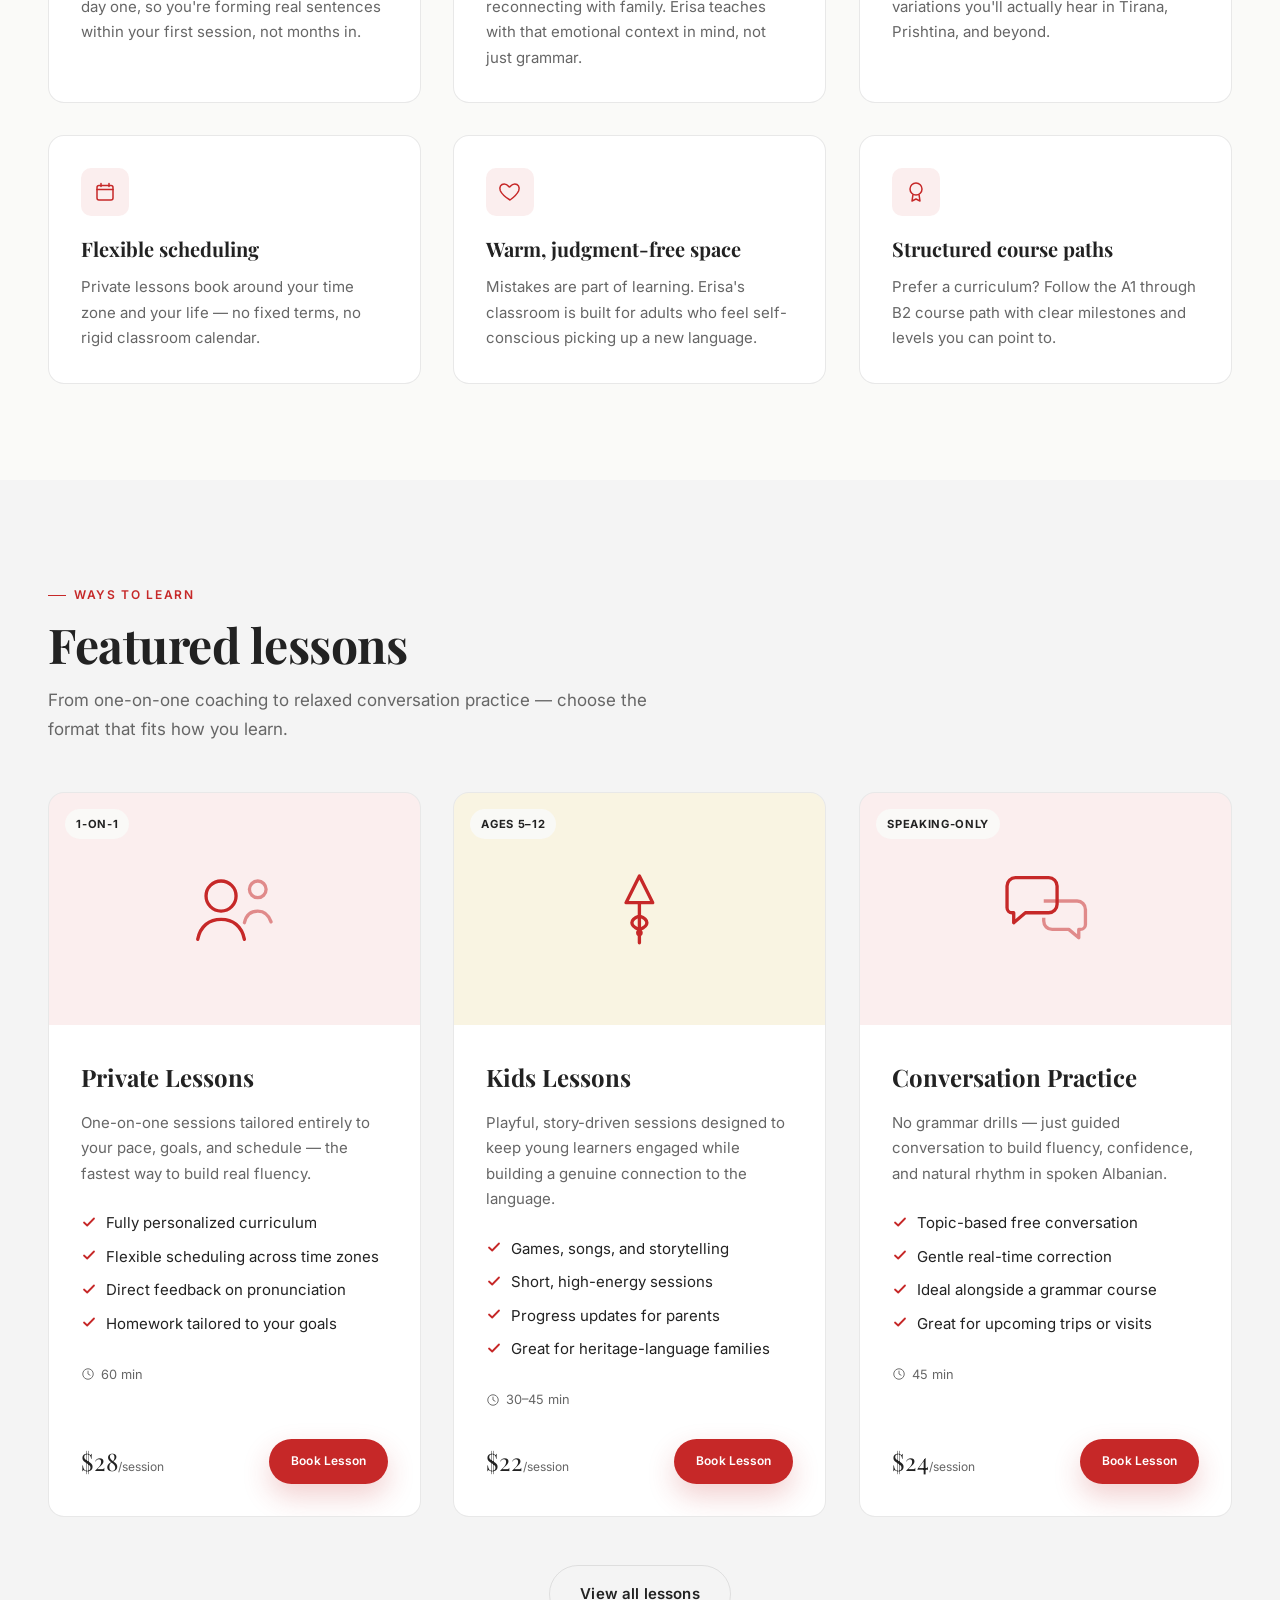
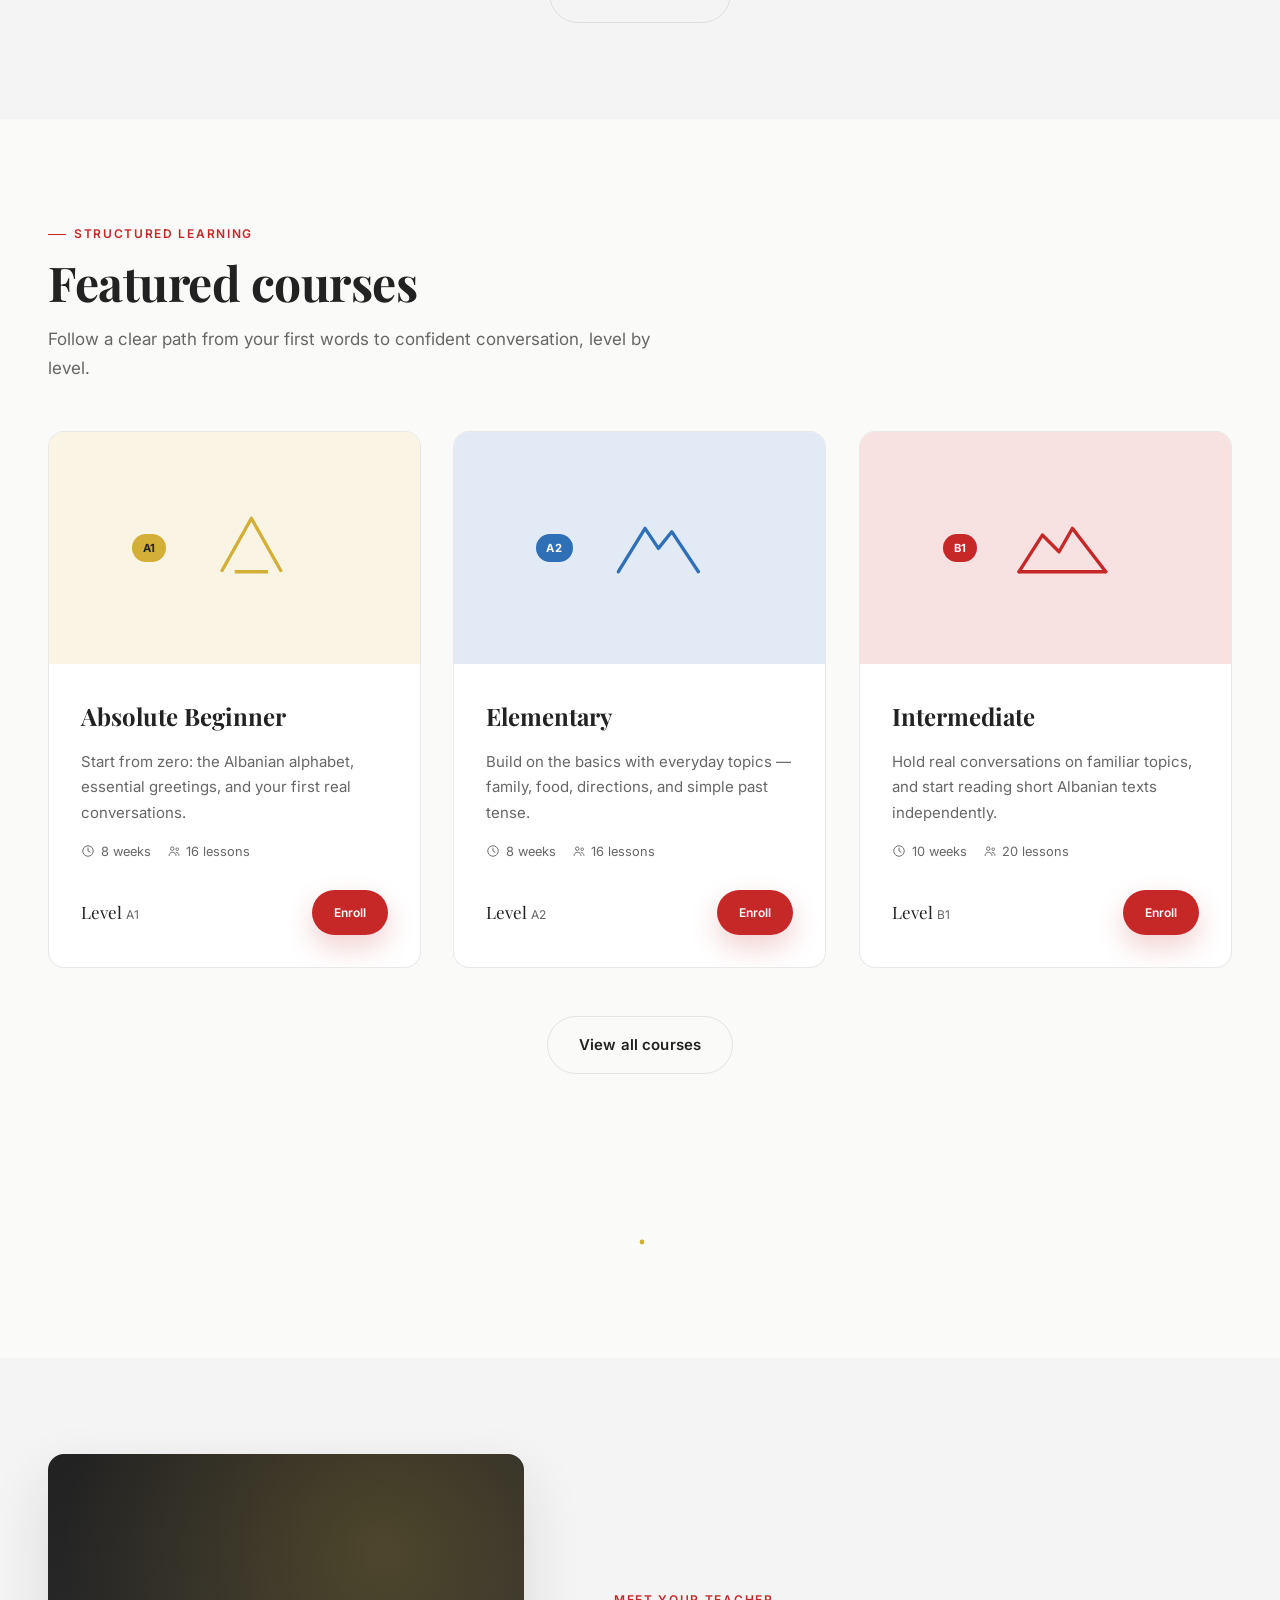
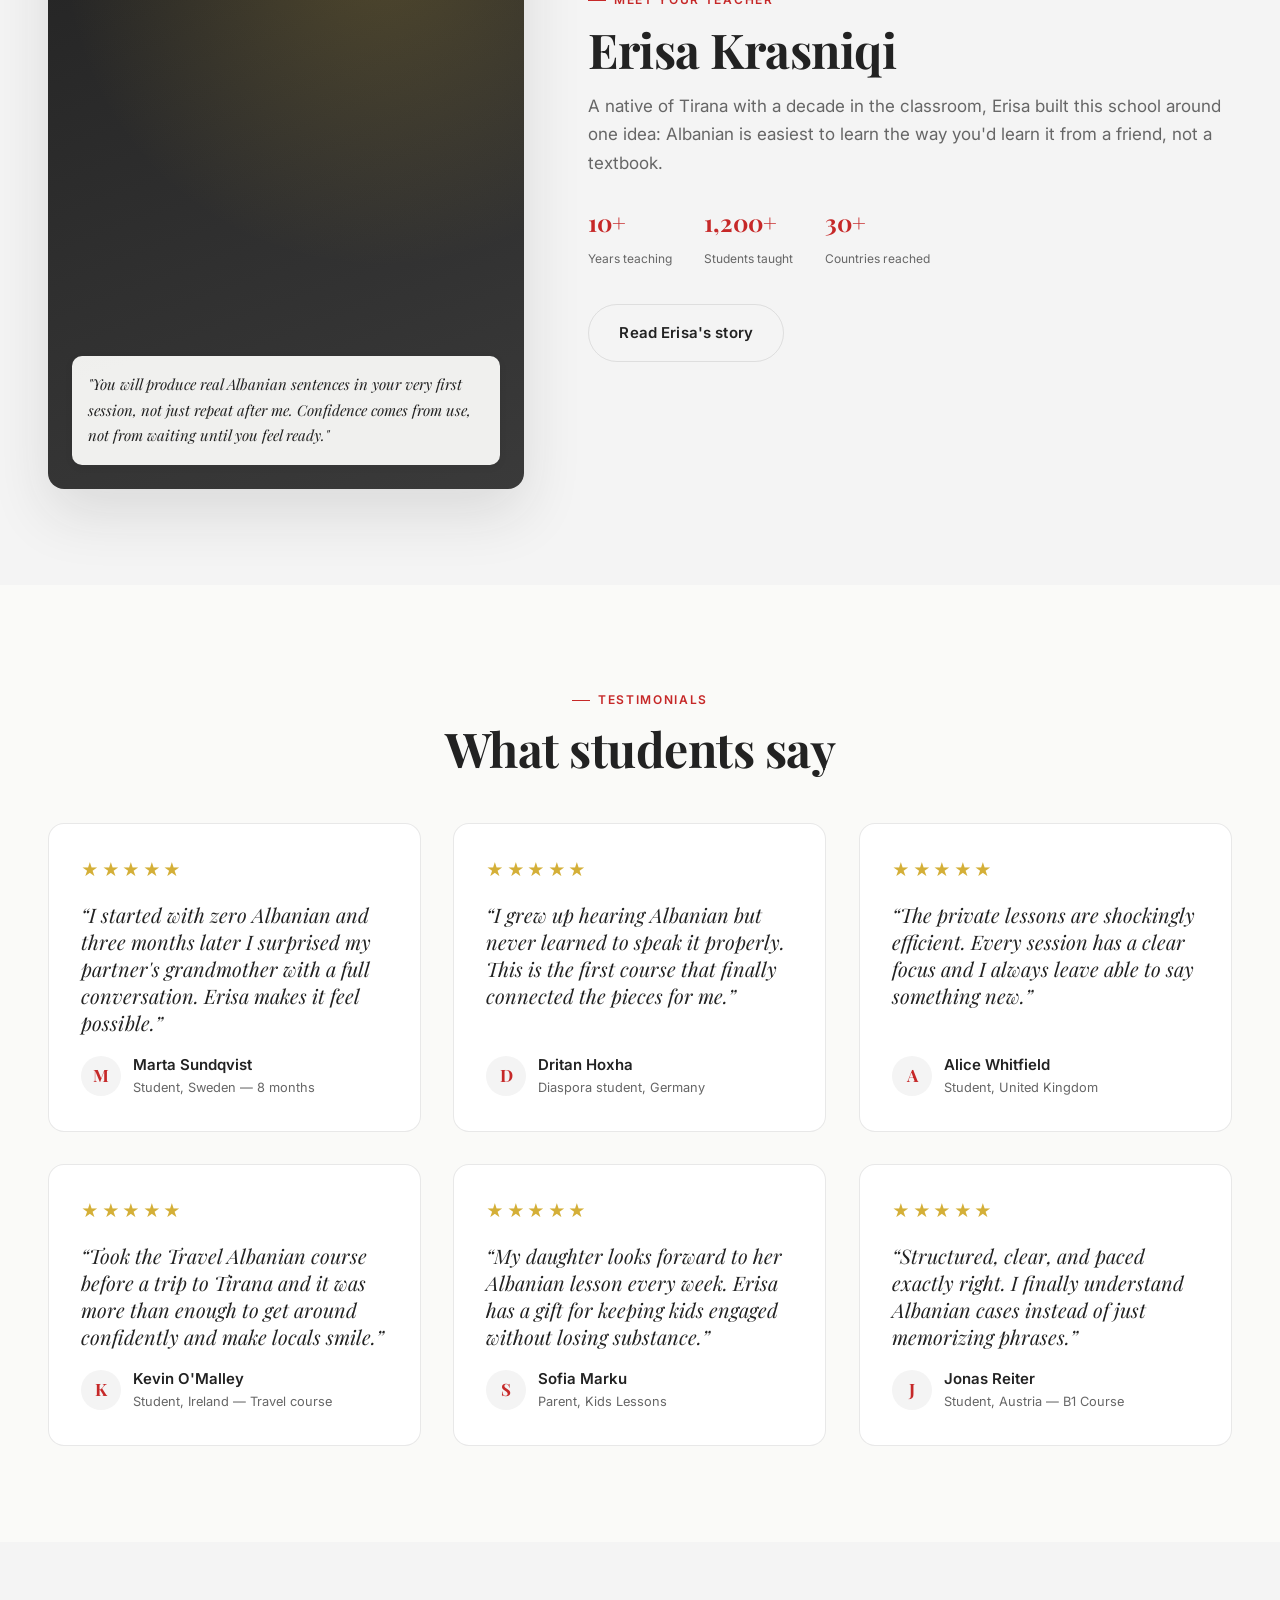
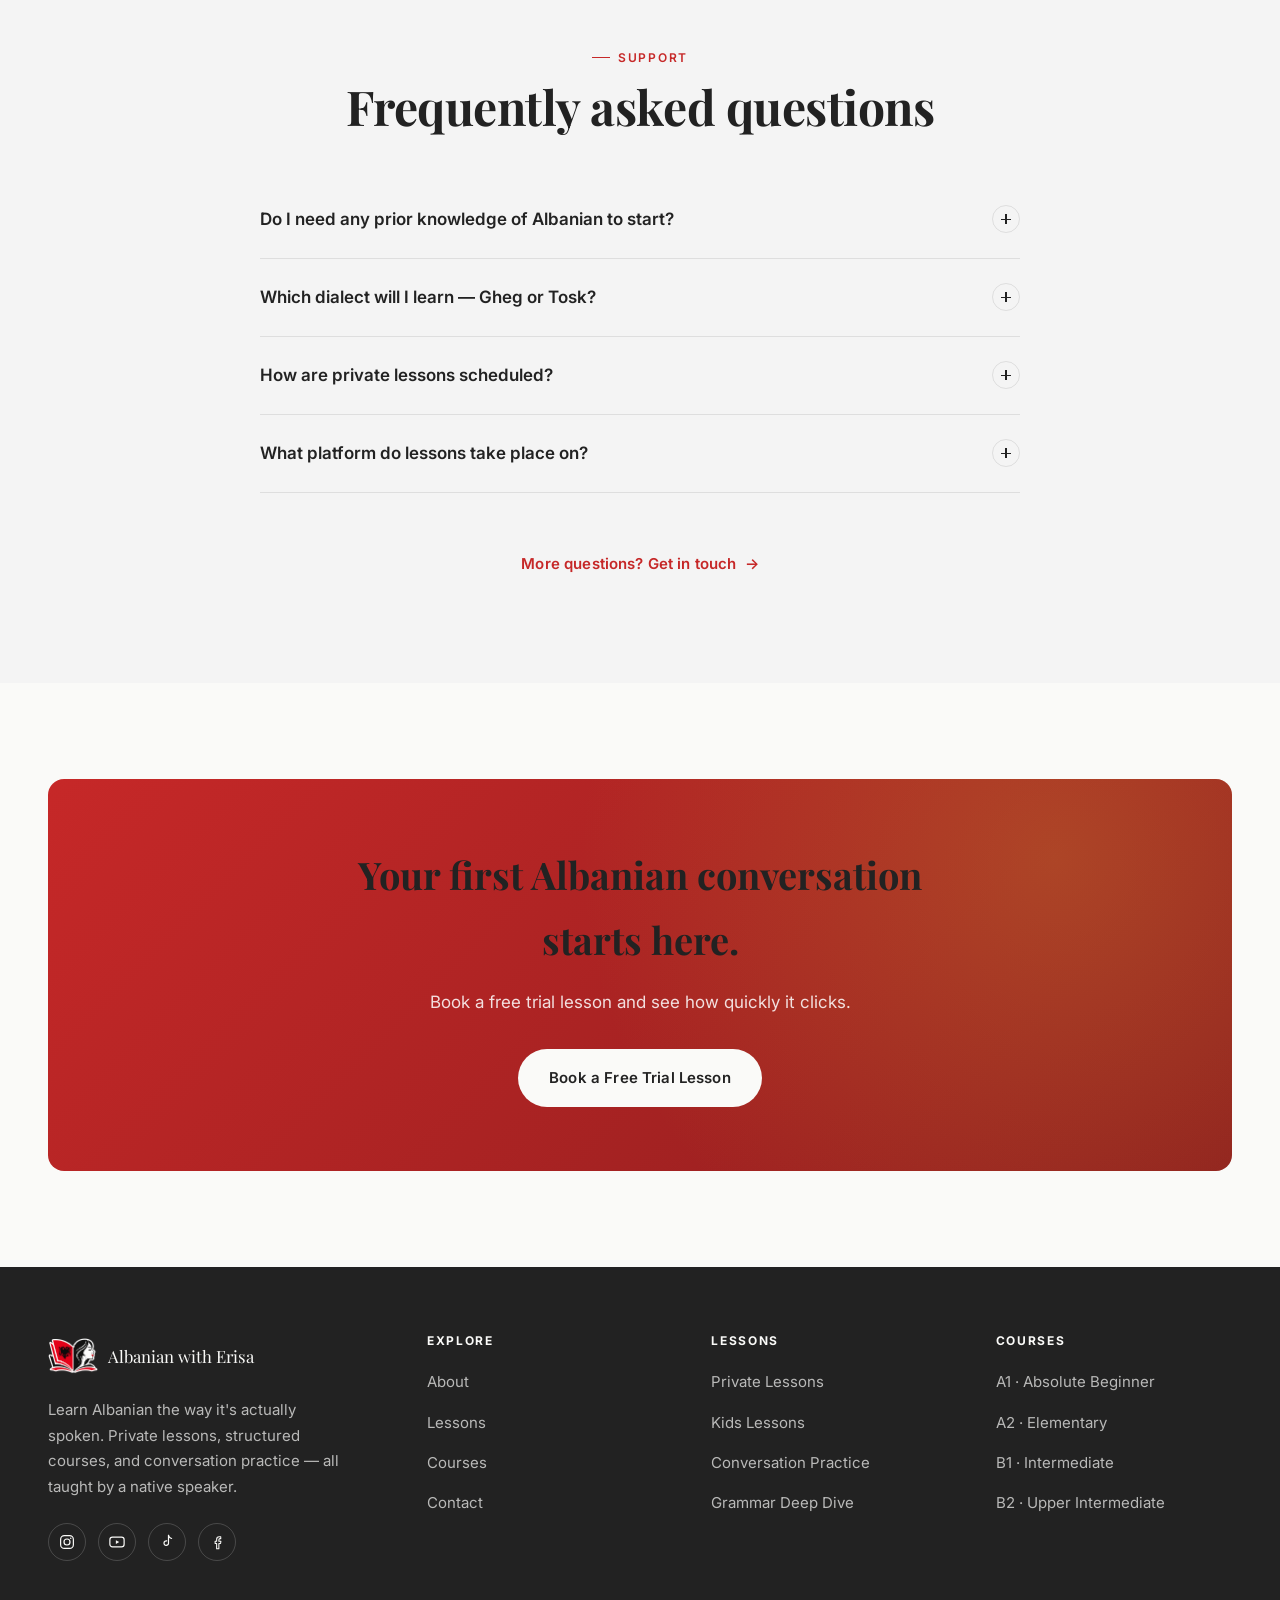
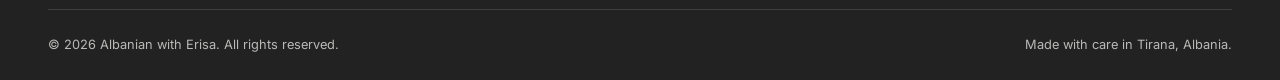
==== commit 250543f4: "dark mode and logo" ====
--- a/index.html
+++ b/index.html
@@ -25,6 +25,9 @@
   <link rel="stylesheet" href="assets/css/style.css" />
   <link rel="stylesheet" href="assets/css/components.css" />
   <link rel="stylesheet" href="assets/css/animations.css" />
+  <script>
+    (function(){var t=localStorage.getItem("theme")||(window.matchMedia&&window.matchMedia("(prefers-color-scheme:dark)").matches?"dark":"light");document.documentElement.setAttribute("data-theme",t)})();
+  </script>
 </head>
 <body>
   <a class="skip-link" href="#main-content">Skip to content</a>
--- a/assets/css/variables.css
+++ b/assets/css/variables.css
@@ -103,3 +103,38 @@
     --space-9: 5rem;
   }
 }
+
+/* ==========================================================================
+   DARK THEME
+   Overrides every color variable. No other CSS changes needed.
+   ========================================================================== */
+
+[data-theme="dark"] {
+  /* ---- Brand color ----------------------------------------------------- */
+  --color-red: #C62828;
+  --color-red-hover: #D32F2F;
+  --color-red-tint-08: rgba(198, 40, 40, 0.18);
+  --color-red-tint-14: rgba(198, 40, 40, 0.25);
+  --color-red-tint-40: rgba(198, 40, 40, 0.5);
+
+  /* ---- Neutrals -------------------------------------------------------- */
+  --color-charcoal: #F5F5F5;
+  --color-charcoal-70: rgba(245, 245, 245, 0.7);
+
+  --color-warm-white: #111111;
+  --color-soft-gray: #181818;
+  --color-text-gray: #A0A0A0;
+  --color-line: rgba(255, 255, 255, 0.08);
+  --color-white: #202020;
+
+  /* ---- Accents --------------------------------------------------------- */
+  --color-accent-blue: #4A90E2;
+  --color-accent-gold: #D4AF37;
+  --color-accent-gold-tint: rgba(212, 175, 55, 0.15);
+
+  /* ---- Elevation ------------------------------------------------------- */
+  --shadow-sm: 0 2px 8px rgba(0, 0, 0, 0.3);
+  --shadow-md: 0 8px 24px rgba(0, 0, 0, 0.4);
+  --shadow-lg: 0 24px 60px rgba(0, 0, 0, 0.5);
+  --shadow-red: 0 12px 28px rgba(198, 40, 40, 0.35);
+}
--- a/assets/css/style.css
+++ b/assets/css/style.css
@@ -18,6 +18,7 @@
   background: var(--color-warm-white);
   -webkit-font-smoothing: antialiased;
   text-rendering: optimizeLegibility;
+  transition: background-color 250ms ease, color 250ms ease;
 }
 
 img, svg { display: block; max-width: 100%; }
--- a/assets/css/components.css
+++ b/assets/css/components.css
@@ -144,9 +144,11 @@
 }
 
 .navbar__mark {
-  width: 34px;
-  height: 34px;
+  width: 68px;
+  height: 68px;
   flex-shrink: 0;
+  object-fit: contain;
+  border-radius: 4px;
 }
 
 .navbar__wordmark {
@@ -731,7 +733,7 @@
 /* Footer                                                                  */
 /* ---------------------------------------------------------------------- */
 .footer {
-  background: var(--color-charcoal);
+  background: #222222;
   color: rgba(250,250,248,0.7);
   padding: var(--space-7) var(--container-pad) var(--space-4);
 }
@@ -744,8 +746,8 @@
   padding-bottom: var(--space-6);
   border-bottom: 1px solid rgba(250,250,248,0.12);
 }
-.footer__brand { display: flex; align-items: center; gap: 0.6rem; color: var(--color-warm-white); margin-bottom: var(--space-3); text-decoration: none;}
-.footer__brand .navbar__mark { width: 30px; height: 30px; }
+.footer__brand { display: flex; align-items: center; gap: 0.6rem; color: #FAFAF8; margin-bottom: var(--space-3); text-decoration: none;}
+.footer__brand .navbar__mark { width: 50px; height: 50px; border-radius: 3px; }
 .footer__brand-text { font-family: var(--font-display); font-size: 1.05rem; }
 .footer__about { font-size: var(--fs-body-sm); line-height: var(--lh-body); max-width: 34ch; }
 .footer__social { display: flex; gap: var(--space-2); margin-top: var(--space-4); }
@@ -754,7 +756,7 @@
   border-radius: 50%;
   border: 1px solid rgba(250,250,248,0.18);
   display: flex; align-items: center; justify-content: center;
-  color: var(--color-warm-white);
+  color: #FAFAF8;
   transition: background var(--duration-fast), border-color var(--duration-fast), transform var(--duration-fast);
 }
 .footer__social a:hover { background: var(--color-red); border-color: var(--color-red); transform: translateY(-3px); }
@@ -764,12 +766,12 @@
   font-size: var(--fs-eyebrow);
   letter-spacing: var(--tracking-eyebrow);
   text-transform: uppercase;
-  color: var(--color-warm-white);
+  color: #FAFAF8;
   margin-bottom: var(--space-3);
 }
 .footer__links { list-style: none; display: flex; flex-direction: column; gap: 0.7rem; }
 .footer__links a { color: rgba(250,250,248,0.7); text-decoration: none; font-size: var(--fs-body-sm); transition: color var(--duration-fast); }
-.footer__links a:hover { color: var(--color-warm-white); }
+.footer__links a:hover { color: #FAFAF8; }
 
 .footer__bottom {
   max-width: var(--container-max);
@@ -976,3 +978,190 @@
   border-radius: 0 0 var(--radius-sm) 0;
 }
 .skip-link:focus { left: 0; }
+
+/* ---------------------------------------------------------------------- */
+/* Theme toggle                                                            */
+/* ---------------------------------------------------------------------- */
+.theme-toggle {
+  display: flex;
+  align-items: center;
+  justify-content: center;
+  width: 40px;
+  height: 40px;
+  border-radius: 50%;
+  border: 1px solid var(--color-line);
+  background: transparent;
+  color: var(--color-charcoal);
+  cursor: pointer;
+  transition: background 250ms ease, border-color 250ms ease, color 250ms ease, transform 180ms ease;
+  flex-shrink: 0;
+  font-size: 1.1rem;
+  line-height: 1;
+}
+.theme-toggle:hover {
+  background: var(--color-red-tint-08);
+  border-color: var(--color-red);
+  color: var(--color-red);
+  transform: scale(1.08);
+}
+.theme-toggle:focus-visible {
+  outline: 2px solid var(--color-accent-blue);
+  outline-offset: 2px;
+}
+.theme-toggle svg { width: 18px; height: 18px; }
+
+/* ==========================================================================
+   DARK THEME — component-level overrides
+   Variables handle most colors; these cover cases where
+   hard-coded values or computed colors need adjustment.
+   ========================================================================== */
+
+/* Navbar */
+[data-theme="dark"] .navbar {
+  background: rgba(17, 17, 17, 0.9);
+}
+[data-theme="dark"] .navbar.is-scrolled {
+  border-bottom-color: rgba(255, 255, 255, 0.08);
+}
+
+/* Cards */
+[data-theme="dark"] .card {
+  background: #202020;
+  border-color: rgba(255, 255, 255, 0.08);
+}
+[data-theme="dark"] .card:hover {
+  border-color: rgba(255, 255, 255, 0.14);
+}
+
+/* Value tiles */
+[data-theme="dark"] .value-tile {
+  background: #202020;
+  border-color: rgba(255, 255, 255, 0.08);
+}
+
+/* Testimonial cards */
+[data-theme="dark"] .testimonial-card {
+  background: #202020;
+  border-color: rgba(255, 255, 255, 0.08);
+}
+
+/* Teacher portrait */
+[data-theme="dark"] .teacher__portrait {
+  background: linear-gradient(160deg, #2a2a2a, #1a1a1a);
+}
+
+/* CTA banner */
+[data-theme="dark"] .cta-banner {
+  background: linear-gradient(135deg, #8f1e1e 0%, #5c1414 100%);
+}
+
+/* Hero visual */
+[data-theme="dark"] .hero__visual {
+  background: linear-gradient(155deg, #8f1e1e 0%, #5c1414 100%);
+}
+
+/* Hero visual card */
+[data-theme="dark"] .hero__visual-card {
+  background: rgba(32, 32, 32, 0.94);
+}
+
+/* FAQ icon */
+[data-theme="dark"] .faq-item__icon {
+  border-color: rgba(255, 255, 255, 0.15);
+}
+[data-theme="dark"] .faq-item__icon::before,
+[data-theme="dark"] .faq-item__icon::after {
+  background: var(--color-charcoal);
+}
+
+/* Form */
+[data-theme="dark"] .form {
+  background: #202020;
+  border-color: rgba(255, 255, 255, 0.08);
+}
+[data-theme="dark"] .form__field input,
+[data-theme="dark"] .form__field select,
+[data-theme="dark"] .form__field textarea {
+  background: #181818;
+  border-color: rgba(255, 255, 255, 0.08);
+  color: var(--color-charcoal);
+}
+
+/* Map placeholder */
+[data-theme="dark"] .map-placeholder {
+  background:
+    linear-gradient(rgba(198, 40, 40, 0.12), rgba(198, 40, 40, 0.12)),
+    repeating-linear-gradient(45deg, rgba(255,255,255,0.03) 0 2px, transparent 2px 14px);
+  border-color: rgba(255, 255, 255, 0.08);
+}
+
+/* Badge */
+[data-theme="dark"] .hero__badge {
+  background: var(--color-accent-gold);
+  color: #111111;
+}
+
+/* Card badge */
+[data-theme="dark"] .card__badge {
+  background: rgba(32, 32, 32, 0.92);
+}
+
+/* Filter pills */
+[data-theme="dark"] .filter-pill {
+  background: #202020;
+  border-color: rgba(255, 255, 255, 0.08);
+}
+[data-theme="dark"] .filter-pill:hover {
+  border-color: var(--color-red);
+  color: var(--color-red);
+}
+[data-theme="dark"] .filter-pill[aria-pressed="true"] {
+  background: var(--color-charcoal);
+  border-color: var(--color-charcoal);
+  color: #111111;
+}
+
+/* Secondary button on dark */
+[data-theme="dark"] .btn-secondary {
+  border-color: rgba(255, 255, 255, 0.15);
+  color: var(--color-charcoal);
+}
+[data-theme="dark"] .btn-secondary:hover {
+  border-color: rgba(255, 255, 255, 0.4);
+}
+
+/* On-dark button (CTA) */
+[data-theme="dark"] .btn-on-dark {
+  background: var(--color-charcoal);
+  color: var(--color-warm-white);
+}
+[data-theme="dark"] .btn-on-dark:hover {
+  background: #2a2a2a;
+}
+
+/* Ghost button */
+[data-theme="dark"] .btn-ghost {
+  color: var(--color-red);
+}
+
+/* Form success */
+[data-theme="dark"] .form__success {
+  background: rgba(46, 125, 50, 0.15);
+  color: #66BB6A;
+}
+
+/* Section --soft (alternating depth) */
+[data-theme="dark"] .section--soft {
+  background: #181818;
+}
+
+/* Section --charcoal (stats strip) */
+[data-theme="dark"] .section--charcoal {
+  background: #0D0D0D;
+  color: var(--color-warm-white);
+}
+
+/* Wing divider color adjustment */
+[data-theme="dark"] .wing-divider {
+  color: var(--color-accent-gold);
+}
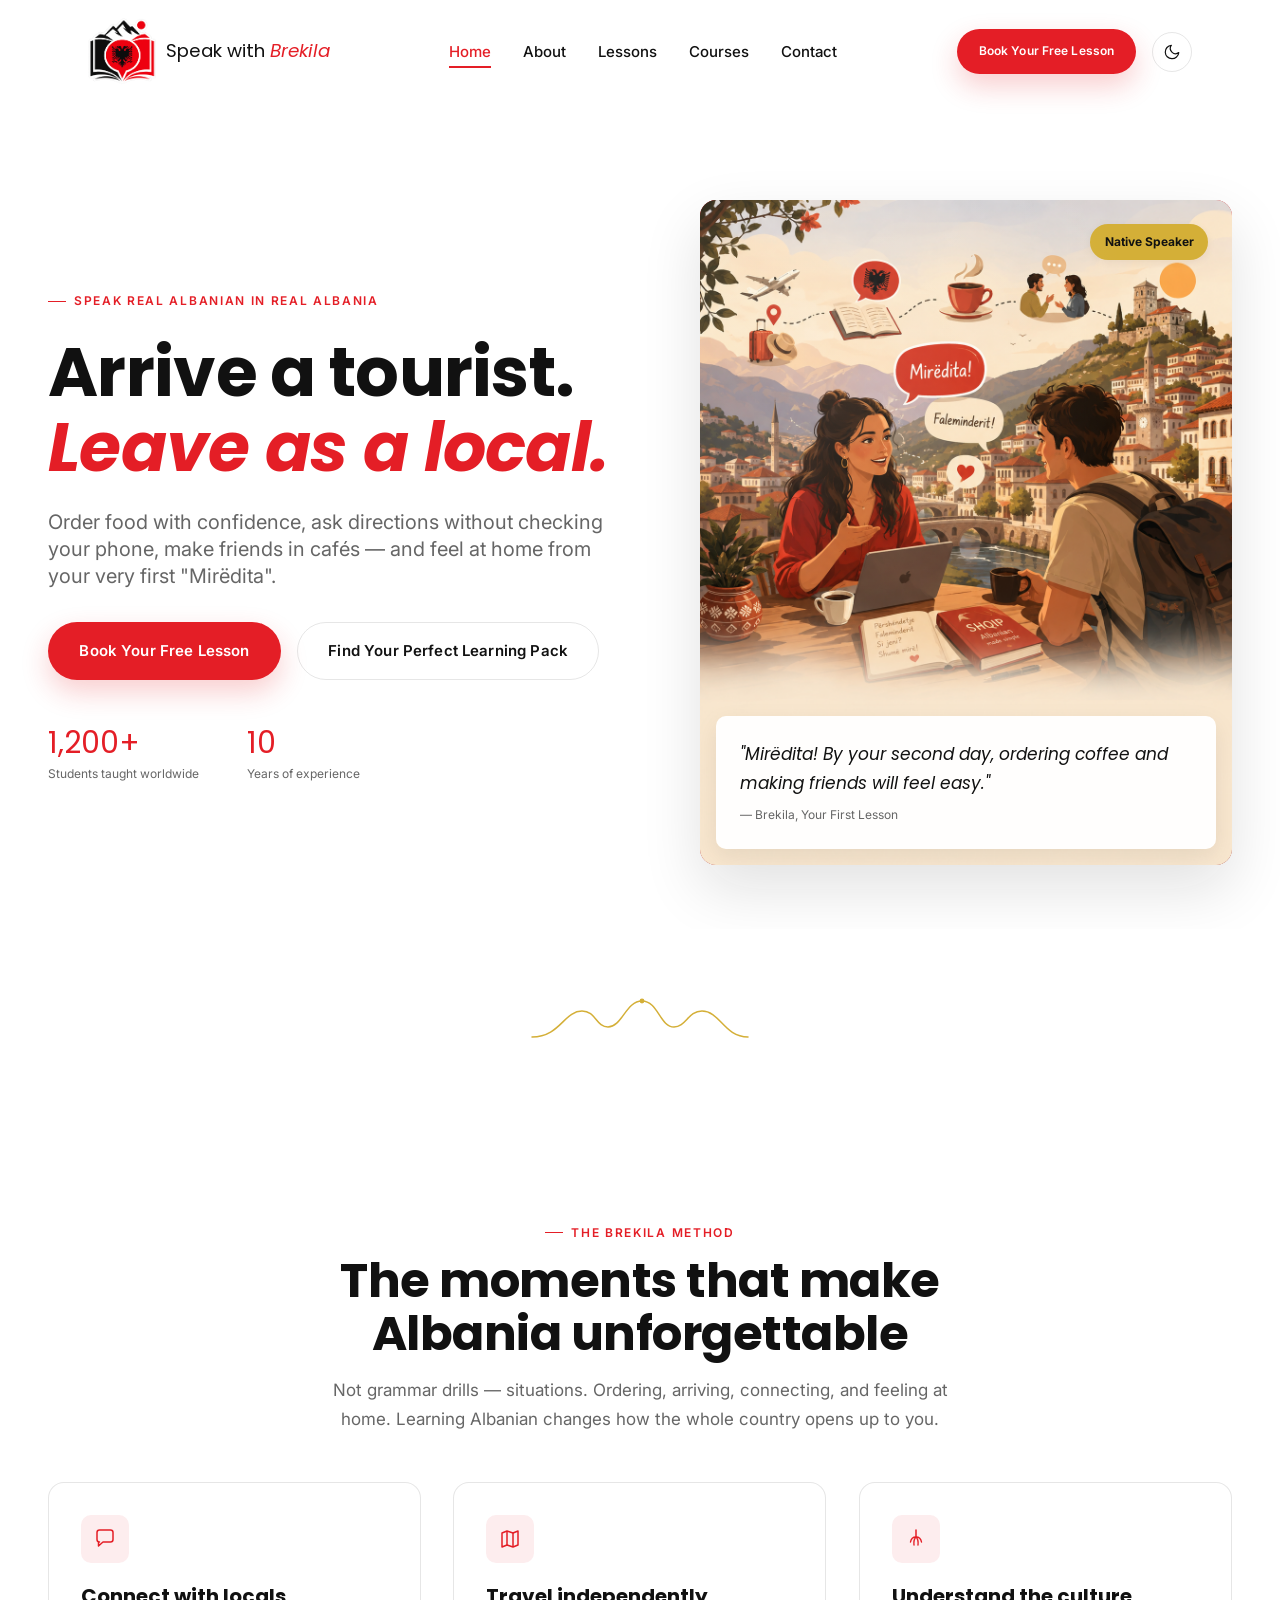
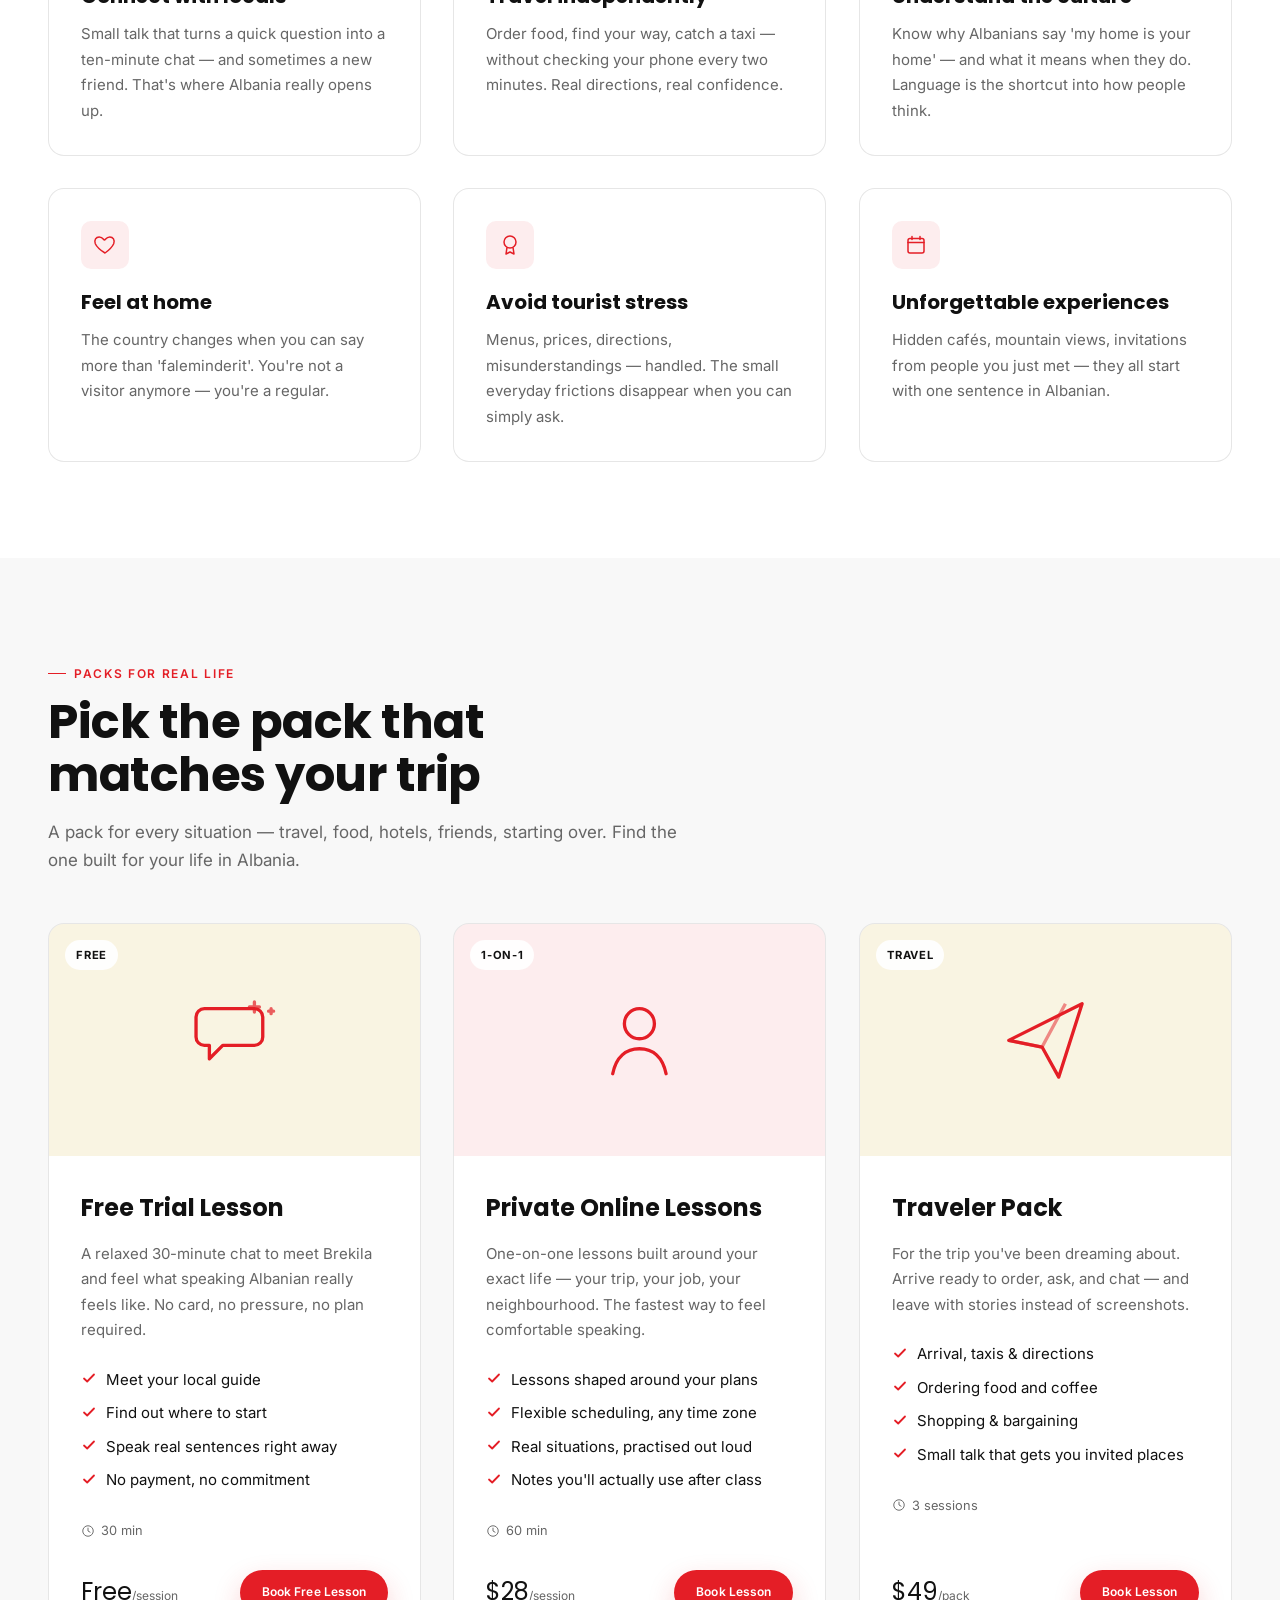
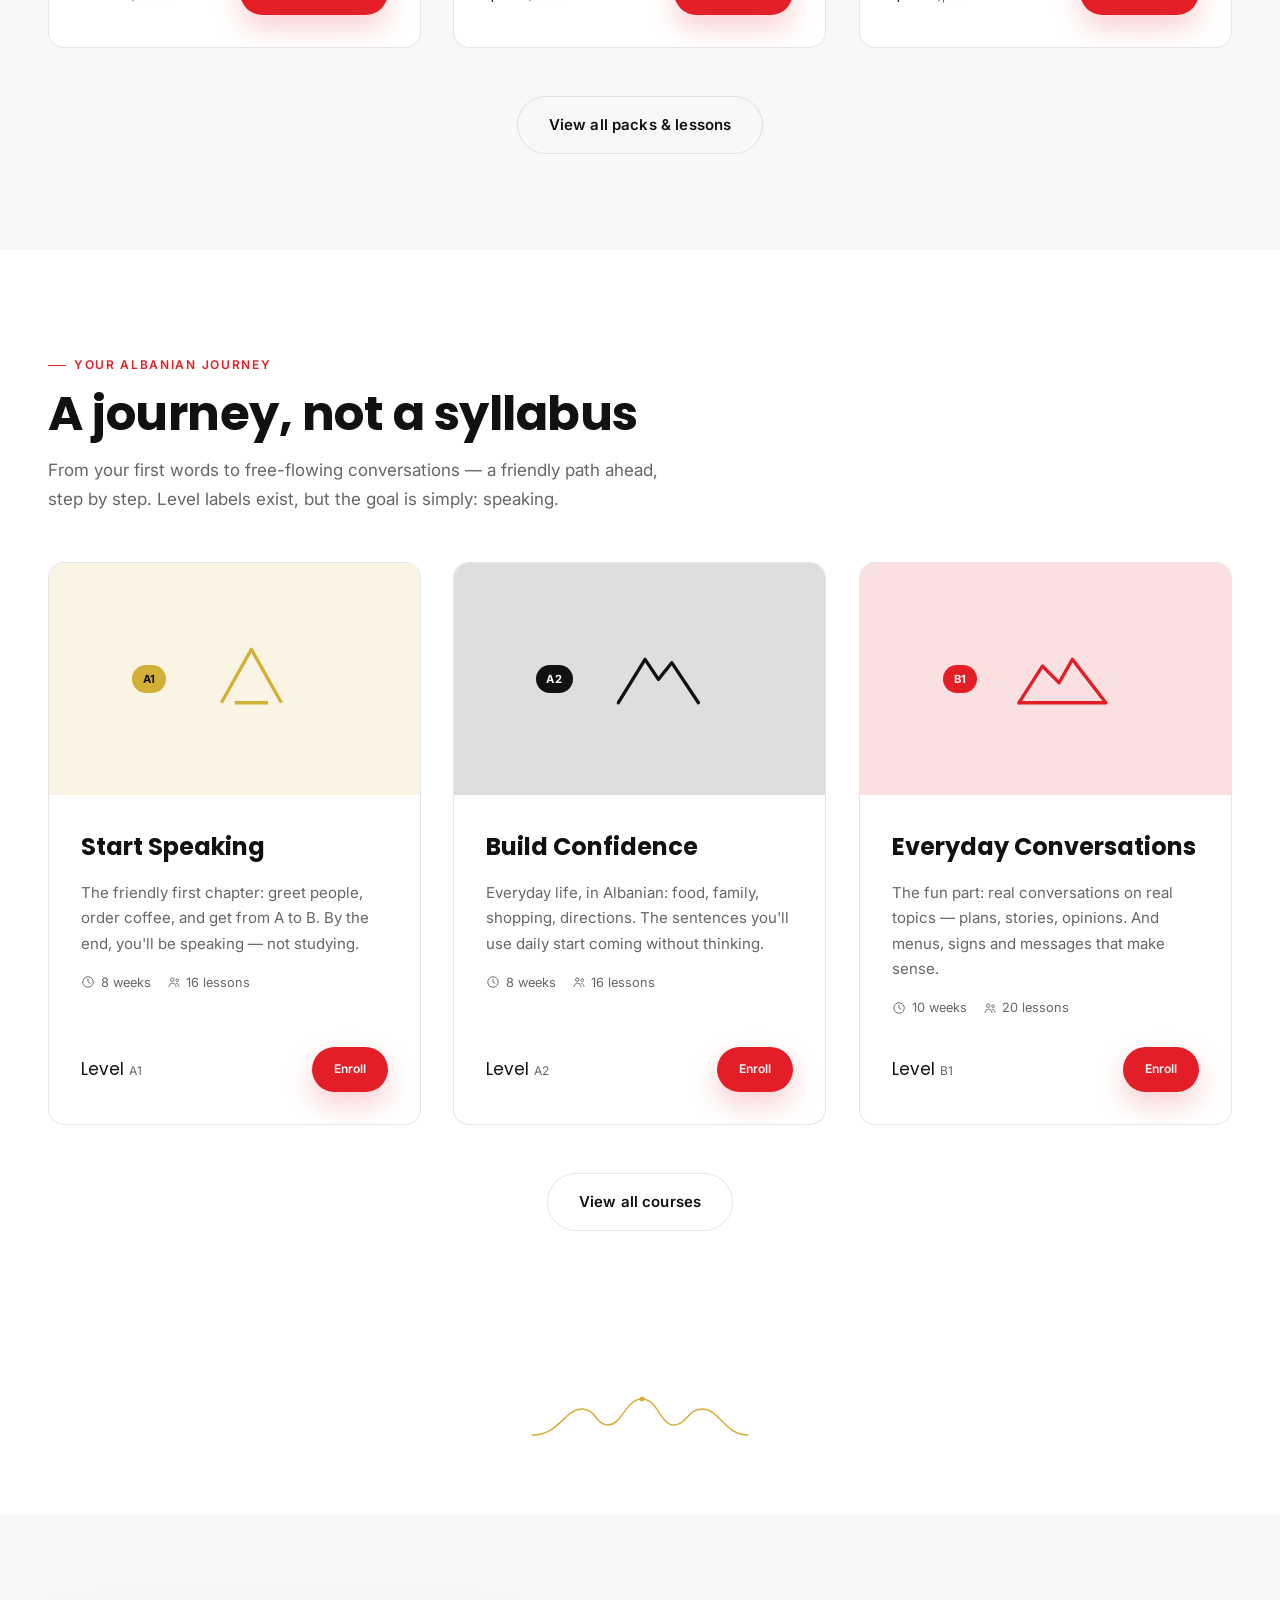
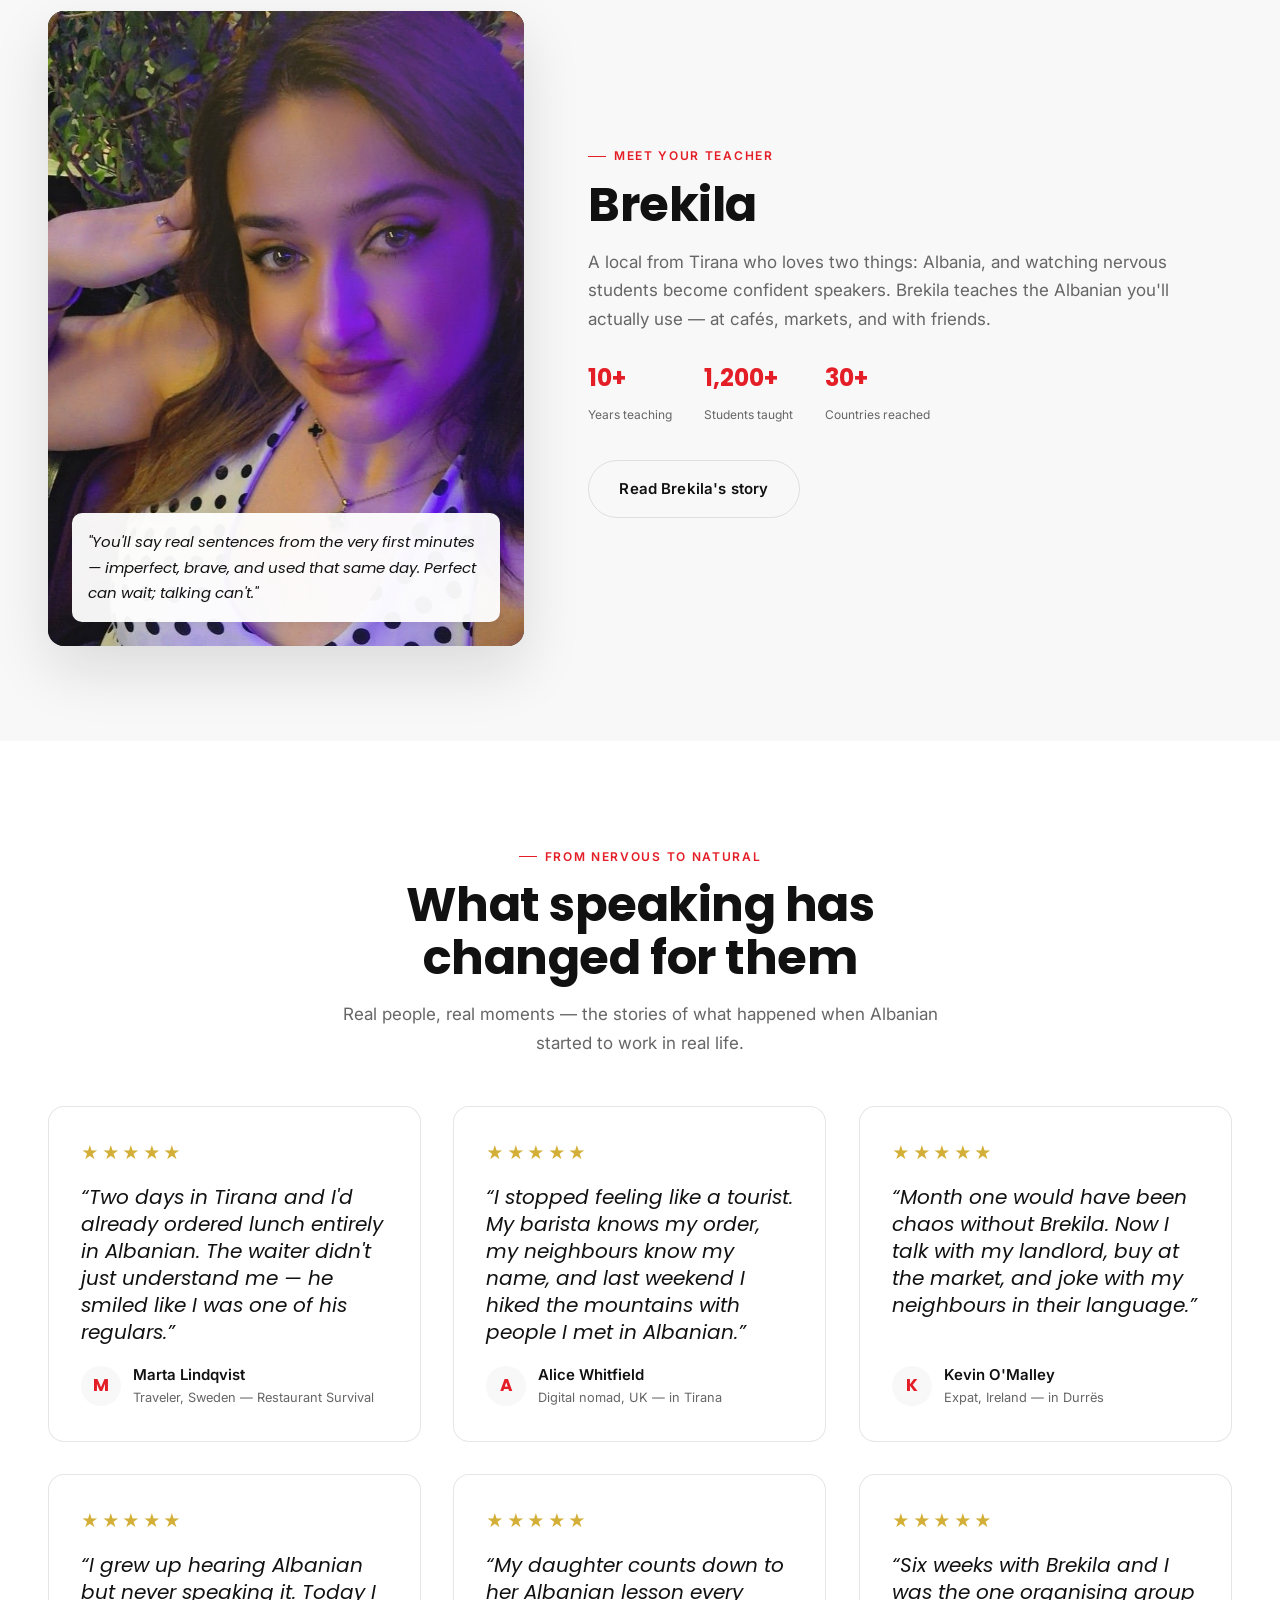
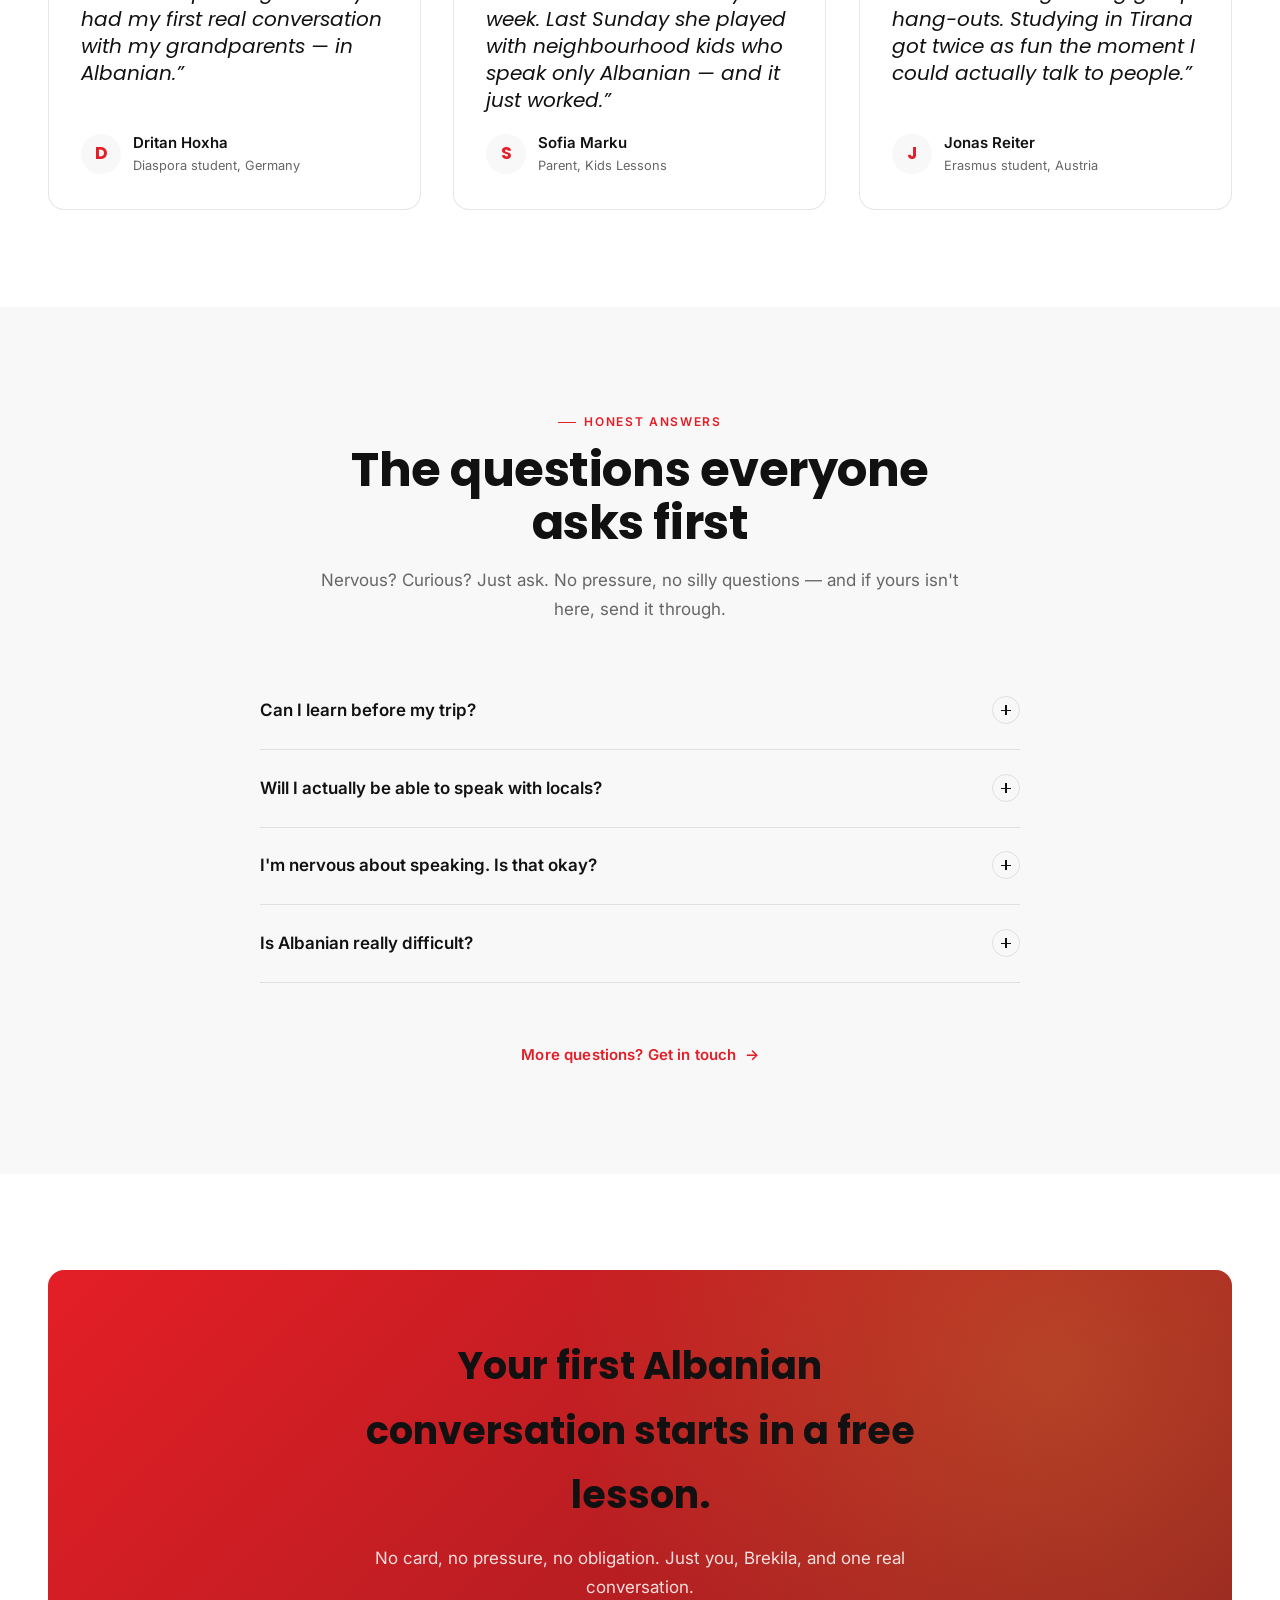
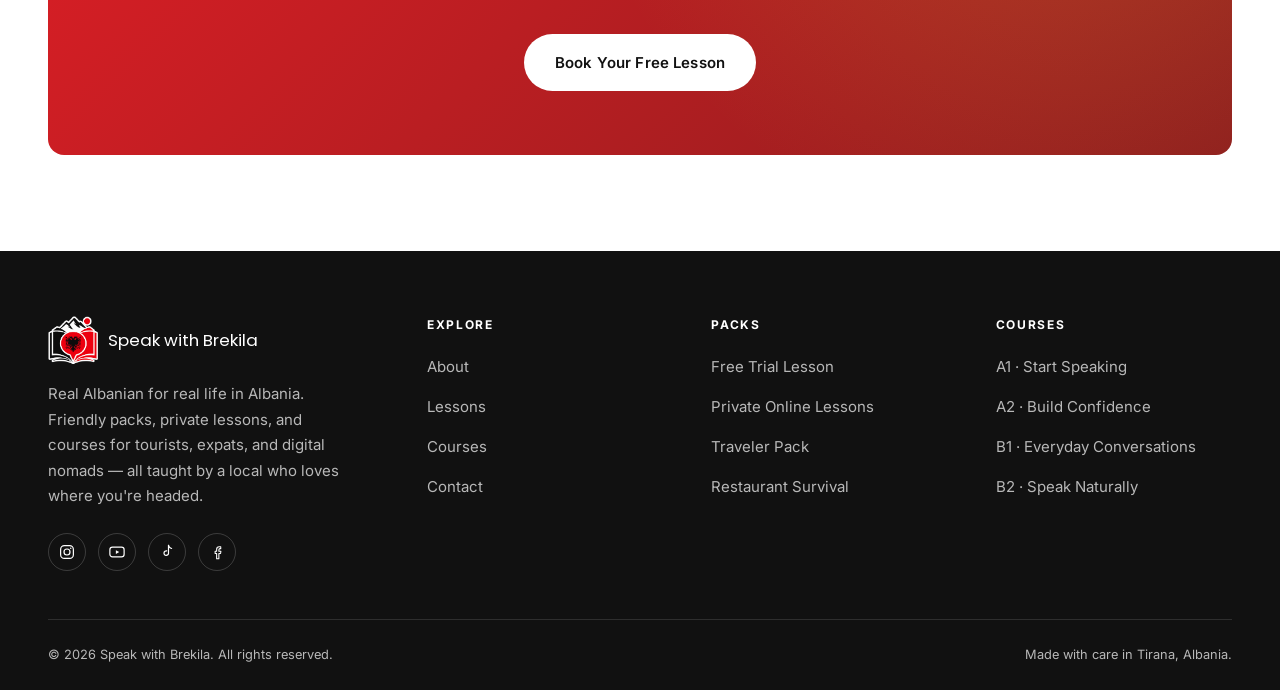
==== commit 8c4b0988: "Brekila" ====
--- a/index.html
+++ b/index.html
@@ -3,27 +3,27 @@
 <head>
   <meta charset="UTF-8" />
   <meta name="viewport" content="width=device-width, initial-scale=1.0" />
-  <title>Albanian with Erisa — Learn Albanian with a Native Speaker</title>
-  <meta name="description" content="Private lessons, structured courses, and conversation practice in Albanian — taught online by native speaker Erisa. Start speaking from your first lesson." />
+  <title>Speak with Brekila — Real Albanian for Real Life in Albania</title>
+  <meta name="description" content="Practical Albanian for tourists, expats, digital nomads, and Erasmus students — taught online by a local. Book your free lesson and start speaking real Albanian today." />
 
   <!-- Open Graph -->
   <meta property="og:type" content="website" />
-  <meta property="og:title" content="Albanian with Erisa — Learn Albanian with a Native Speaker" />
-  <meta property="og:description" content="Private lessons, structured courses, and conversation practice in Albanian — taught online by a native speaker." />
-  <meta property="og:site_name" content="Albanian with Erisa" />
+  <meta property="og:title" content="Speak with Brekila — Real Albanian for Real Life in Albania" />
+  <meta property="og:description" content="Order coffee, ask for directions, make friends — real Albanian for real life in Albania, taught by a local." />
+  <meta property="og:site_name" content="Speak with Brekila" />
 
   <!-- Twitter -->
   <meta name="twitter:card" content="summary_large_image" />
-  <meta name="twitter:title" content="Albanian with Erisa — Learn Albanian with a Native Speaker" />
-  <meta name="twitter:description" content="Private lessons, structured courses, and conversation practice in Albanian — taught online by a native speaker." />
+  <meta name="twitter:title" content="Speak with Brekila — Real Albanian for Real Life in Albania" />
+  <meta name="twitter:description" content="Order coffee, ask for directions, make friends — real Albanian for real life in Albania, taught by a local." />
 
   <link rel="preconnect" href="https://fonts.googleapis.com" />
   <link rel="preconnect" href="https://fonts.gstatic.com" crossorigin />
-  <link href="https://fonts.googleapis.com/css2?family=Playfair+Display:ital,wght@0,600;0,700;1,600&family=Inter:wght@400;500;600;700&display=swap" rel="stylesheet" />
+  <link href="https://fonts.googleapis.com/css2?family=Poppins:wght@500;600;700&family=Inter:wght@400;500;600;700&display=swap" rel="stylesheet" />
 
   <link rel="stylesheet" href="assets/css/variables.css" />
+  <link rel="stylesheet" href="assets/css/components.css" />
   <link rel="stylesheet" href="assets/css/style.css" />
-  <link rel="stylesheet" href="assets/css/components.css" />
   <link rel="stylesheet" href="assets/css/animations.css" />
   <script>
     (function(){var t=localStorage.getItem("theme")||(window.matchMedia&&window.matchMedia("(prefers-color-scheme:dark)").matches?"dark":"light");document.documentElement.setAttribute("data-theme",t)})();
@@ -40,20 +40,21 @@
     <section class="hero">
       <div class="hero__inner">
         <div data-reveal>
-          <span class="eyebrow hero__eyebrow">Online Albanian lessons</span>
-          <h1 class="hero__title">Learn Albanian the way it's <em>actually spoken</em>.</h1>
-          <p class="hero__lede">Private lessons and structured courses with a native speaker — built around real conversation from your very first session, not just grammar drills.</p>
+          <span class="eyebrow hero__eyebrow">Speak real Albanian in real Albania</span>
+          <h1 class="hero__title">Arrive a tourist. <em>Leave as a local.</em></h1>
+          <p class="hero__lede">Order food with confidence, ask directions without checking your phone, make friends in cafés — and feel at home from your very first "Mirëdita".</p>
           <div class="hero__actions">
-            <a href="contact.html" class="btn btn-primary">Book a Free Trial Lesson</a>
-            <a href="courses.html" class="btn btn-secondary">Browse Courses</a>
+            <a href="contact.html" class="btn btn-primary">Book Your Free Lesson</a>
+            <a href="lessons.html" class="btn btn-secondary">Find Your Perfect Learning Pack</a>
           </div>
           <div class="hero__stats" data-component="hero-stats"></div>
         </div>
         <div class="hero__visual" data-reveal="fade">
+          <img class="hero__visual-img" src="assets/images/heroimage.png" alt="Enjoying coffee and a real conversation in Albania" fetchpriority="high" />
           <div class="hero__badge">Native Speaker</div>
           <div class="hero__visual-card">
-            <p>"Mirëdita! Let's have our first real conversation today."</p>
-            <span>— Erisa, Lesson One</span>
+            <p>"Mirëdita! By your second day, ordering coffee and making friends will feel easy."</p>
+            <span>— Brekila, Your First Lesson</span>
           </div>
         </div>
       </div>
@@ -65,9 +66,9 @@
     <section class="section" id="why-learn">
       <div class="section__inner">
         <div class="section-head section-head--center">
-          <span class="eyebrow" style="justify-content:center">The Erisa Method</span>
-          <h2 class="section-title">Why learn with Erisa</h2>
-          <p class="section-lede">A classroom built for adults who want to actually speak the language — not just study it.</p>
+          <span class="eyebrow" style="justify-content:center">The Brekila Method</span>
+          <h2 class="section-title">The moments that make Albania unforgettable</h2>
+          <p class="section-lede">Not grammar drills — situations. Ordering, arriving, connecting, and feeling at home. Learning Albanian changes how the whole country opens up to you.</p>
         </div>
         <div class="grid grid--3" data-component="why-learn"></div>
       </div>
@@ -77,12 +78,12 @@
     <section class="section section--soft">
       <div class="section__inner">
         <div class="section-head">
-          <span class="eyebrow">Ways to learn</span>
-          <h2 class="section-title">Featured lessons</h2>
-          <p class="section-lede">From one-on-one coaching to relaxed conversation practice — choose the format that fits how you learn.</p>
+          <span class="eyebrow">Packs for real life</span>
+          <h2 class="section-title">Pick the pack that matches your trip</h2>
+          <p class="section-lede">A pack for every situation — travel, food, hotels, friends, starting over. Find the one built for your life in Albania.</p>
         </div>
         <div class="grid grid--3" data-component="lesson-grid" data-limit="3"></div>
-        <div class="section-foot"><a href="lessons.html" class="btn btn-secondary">View all lessons</a></div>
+        <div class="section-foot"><a href="lessons.html" class="btn btn-secondary">View all packs &amp; lessons</a></div>
       </div>
     </section>
 
@@ -90,9 +91,9 @@
     <section class="section">
       <div class="section__inner">
         <div class="section-head">
-          <span class="eyebrow">Structured learning</span>
-          <h2 class="section-title">Featured courses</h2>
-          <p class="section-lede">Follow a clear path from your first words to confident conversation, level by level.</p>
+          <span class="eyebrow">Your Albanian journey</span>
+          <h2 class="section-title">A journey, not a syllabus</h2>
+          <p class="section-lede">From your first words to free-flowing conversations — a friendly path ahead, step by step. Level labels exist, but the goal is simply: speaking.</p>
         </div>
         <div class="grid grid--3" data-component="course-grid" data-limit="3"></div>
         <div class="section-foot"><a href="courses.html" class="btn btn-secondary">View all courses</a></div>
@@ -101,7 +102,7 @@
 
     <div class="container" data-wing-divider></div>
 
-    <!-- ABOUT ERISA (preview) ================================================ -->
+    <!-- ABOUT BREKILA (preview) ============================================== -->
     <section class="section section--soft">
       <div class="section__inner teacher" data-component="teacher-preview"></div>
     </section>
@@ -110,8 +111,9 @@
     <section class="section">
       <div class="section__inner">
         <div class="section-head section-head--center">
-          <span class="eyebrow" style="justify-content:center">Testimonials</span>
-          <h2 class="section-title">What students say</h2>
+          <span class="eyebrow" style="justify-content:center">From nervous to natural</span>
+          <h2 class="section-title">What speaking has changed for them</h2>
+          <p class="section-lede">Real people, real moments — the stories of what happened when Albanian started to work in real life.</p>
         </div>
         <div class="grid grid--3" data-component="testimonial-grid"></div>
       </div>
@@ -121,8 +123,9 @@
     <section class="section section--soft">
       <div class="section__inner">
         <div class="section-head section-head--center">
-          <span class="eyebrow" style="justify-content:center">Support</span>
-          <h2 class="section-title">Frequently asked questions</h2>
+          <span class="eyebrow" style="justify-content:center">Honest answers</span>
+          <h2 class="section-title">The questions everyone asks first</h2>
+          <p class="section-lede">Nervous? Curious? Just ask. No pressure, no silly questions — and if yours isn't here, send it through.</p>
         </div>
         <div style="max-width:760px;margin:0 auto;" data-component="faq-list" data-limit="4"></div>
         <div class="section-foot"><a href="contact.html#faq" class="btn btn-ghost">More questions? Get in touch</a></div>
@@ -134,10 +137,10 @@
       <div class="section__inner">
         <div class="cta-banner" data-reveal>
           <div class="cta-banner__content">
-            <h2>Your first Albanian conversation starts here.</h2>
-            <p>Book a free trial lesson and see how quickly it clicks.</p>
+            <h2>Your first Albanian conversation starts in a free lesson.</h2>
+            <p>No card, no pressure, no obligation. Just you, Brekila, and one real conversation.</p>
             <div class="cta-banner__actions">
-              <a href="contact.html" class="btn btn-on-dark">Book a Free Trial Lesson</a>
+              <a href="contact.html" class="btn btn-on-dark">Book Your Free Lesson</a>
             </div>
           </div>
         </div>
@@ -152,4 +155,4 @@
   <script src="assets/js/animations.js"></script>
   <script src="assets/js/main.js"></script>
 </body>
-</html>
+</html>
--- a/assets/css/variables.css
+++ b/assets/css/variables.css
@@ -1,33 +1,33 @@
 /* ==========================================================================
-   ALBANIAN WITH ERISA — DESIGN TOKENS
+   SPEAK WITH BREKILA — DESIGN TOKENS
    Single source of truth for color, type, spacing and motion.
    Every other stylesheet reads from these custom properties only.
    ========================================================================== */
 
 :root {
-  /* ---- Brand color: Red / Black / White ------------------------------- */
-  --color-red: #C62828;
-  --color-red-hover: #A32020;
-  --color-red-tint-08: rgba(198, 40, 40, 0.08);
-  --color-red-tint-14: rgba(198, 40, 40, 0.14);
-  --color-red-tint-40: rgba(198, 40, 40, 0.4);
+  /* ---- Brand color: Albanian Red / Charcoal / White -------------------- */
+  --color-red: #E41E26;
+  --color-red-hover: #C0151F;
+  --color-red-tint-08: rgba(228, 30, 38, 0.08);
+  --color-red-tint-14: rgba(228, 30, 38, 0.14);
+  --color-red-tint-40: rgba(228, 30, 38, 0.4);
 
-  --color-charcoal: #222222;
-  --color-charcoal-70: rgba(34, 34, 34, 0.7);
+  --color-charcoal: #111111;
+  --color-charcoal-70: rgba(17, 17, 17, 0.7);
 
-  --color-warm-white: #FAFAF8;
-  --color-soft-gray: #F4F4F4;
+  --color-warm-white: #FFFFFF;
+  --color-soft-gray: #F8F8F8;
   --color-text-gray: #666666;
-  --color-line: rgba(34, 34, 34, 0.1);
+  --color-line: rgba(17, 17, 17, 0.1);
   --color-white: #FFFFFF;
 
   /* ---- Accents (used sparingly, never as identity) --------------------- */
-  --color-accent-blue: #2F6FB6;
+  --color-accent-blue: #111111;
   --color-accent-gold: #D4AF37;
   --color-accent-gold-tint: rgba(212, 175, 55, 0.14);
 
   /* ---- Typography -------------------------------------------------------*/
-  --font-display: 'Playfair Display', 'Georgia', serif;
+  --font-display: 'Poppins', 'Inter', -apple-system, BlinkMacSystemFont, sans-serif;
   --font-body: 'Inter', -apple-system, BlinkMacSystemFont, 'Segoe UI', sans-serif;
 
   --fs-eyebrow: 0.75rem;
@@ -67,10 +67,10 @@
   --radius-sm: 10px;
   --radius-pill: 999px;
 
-  --shadow-sm: 0 2px 8px rgba(34, 34, 34, 0.06);
-  --shadow-md: 0 8px 24px rgba(34, 34, 34, 0.08);
-  --shadow-lg: 0 24px 60px rgba(34, 34, 34, 0.12);
-  --shadow-red: 0 12px 28px rgba(198, 40, 40, 0.22);
+  --shadow-sm: 0 2px 8px rgba(17, 17, 17, 0.06);
+  --shadow-md: 0 8px 24px rgba(17, 17, 17, 0.08);
+  --shadow-lg: 0 24px 60px rgba(17, 17, 17, 0.12);
+  --shadow-red: 0 12px 28px rgba(228, 30, 38, 0.22);
 
   /* ---- Motion -------------------------------------------------------------*/
   --ease-out: cubic-bezier(0.16, 1, 0.3, 1);
@@ -111,24 +111,24 @@
 
 [data-theme="dark"] {
   /* ---- Brand color ----------------------------------------------------- */
-  --color-red: #C62828;
-  --color-red-hover: #D32F2F;
-  --color-red-tint-08: rgba(198, 40, 40, 0.18);
-  --color-red-tint-14: rgba(198, 40, 40, 0.25);
-  --color-red-tint-40: rgba(198, 40, 40, 0.5);
+  --color-red: #E41E26;
+  --color-red-hover: #F04149;
+  --color-red-tint-08: rgba(228, 30, 38, 0.18);
+  --color-red-tint-14: rgba(228, 30, 38, 0.25);
+  --color-red-tint-40: rgba(228, 30, 38, 0.5);
 
   /* ---- Neutrals -------------------------------------------------------- */
   --color-charcoal: #F5F5F5;
   --color-charcoal-70: rgba(245, 245, 245, 0.7);
 
-  --color-warm-white: #111111;
-  --color-soft-gray: #181818;
-  --color-text-gray: #A0A0A0;
+  --color-warm-white: #0F0F0F;
+  --color-soft-gray: #171717;
+  --color-text-gray: #9E9E9E;
   --color-line: rgba(255, 255, 255, 0.08);
-  --color-white: #202020;
+  --color-white: #1B1B1B;
 
   /* ---- Accents --------------------------------------------------------- */
-  --color-accent-blue: #4A90E2;
+  --color-accent-blue: #E41E26;
   --color-accent-gold: #D4AF37;
   --color-accent-gold-tint: rgba(212, 175, 55, 0.15);
 
@@ -136,5 +136,5 @@
   --shadow-sm: 0 2px 8px rgba(0, 0, 0, 0.3);
   --shadow-md: 0 8px 24px rgba(0, 0, 0, 0.4);
   --shadow-lg: 0 24px 60px rgba(0, 0, 0, 0.5);
-  --shadow-red: 0 12px 28px rgba(198, 40, 40, 0.35);
+  --shadow-red: 0 12px 28px rgba(228, 30, 38, 0.35);
 }
--- a/assets/css/components.css
+++ b/assets/css/components.css
@@ -112,7 +112,7 @@
   top: 0;
   z-index: var(--z-nav);
   width: 100%;
-  background: rgba(250, 250, 248, 0.82);
+  background: rgba(255, 255, 255, 0.85);
   backdrop-filter: saturate(180%) blur(14px);
   -webkit-backdrop-filter: saturate(180%) blur(14px);
   border-bottom: 1px solid transparent;
@@ -172,6 +172,7 @@
   color: var(--color-charcoal);
   text-decoration: none;
   padding: 0.3rem 0;
+  transition: color var(--duration-fast) var(--ease-standard);
 }
 
 .navbar__links a::after {
@@ -187,6 +188,19 @@
 .navbar__links a[aria-current="page"]::after { right: 0; }
 .navbar__links a[aria-current="page"] { color: var(--color-red); }
 
+.navbar__drawer-close { display: none; }
+.navbar__drawer-divider { display: none; }
+.navbar__drawer-cta { display: none; }
+.navbar__drawer-theme { display: none; }
+
+/* Hide drawer-specific li items on desktop */
+.navbar__drawer-close-li,
+.navbar__drawer-divider-li,
+.navbar__drawer-cta,
+.navbar__drawer-theme {
+  display: none;
+}
+
 .navbar__actions { display: flex; align-items: center; gap: var(--space-3); }
 
 .navbar__toggle {
@@ -202,9 +216,6 @@
   width: 22px; height: 2px; background: var(--color-charcoal); border-radius: 2px;
   transition: transform var(--duration-fast) var(--ease-standard), opacity var(--duration-fast);
 }
-.navbar__toggle[aria-expanded="true"] span:nth-child(1) { transform: translateY(7px) rotate(45deg); }
-.navbar__toggle[aria-expanded="true"] span:nth-child(2) { opacity: 0; }
-.navbar__toggle[aria-expanded="true"] span:nth-child(3) { transform: translateY(-7px) rotate(-45deg); }
 
 /* ---------------------------------------------------------------------- */
 /* Hero                                                                    */
@@ -281,13 +292,23 @@
   position: absolute;
   inset: 0;
   background-image: radial-gradient(circle at 25% 20%, rgba(255,255,255,0.16), transparent 45%);
+  z-index: 1;
+}
+
+.hero__visual-img {
+  position: absolute;
+  inset: 0;
+  width: 100%;
+  height: 100%;
+  object-fit: cover;
 }
 
 .hero__visual-card {
   position: relative;
+  z-index: 2;
   margin: var(--space-3);
   padding: var(--space-4);
-  background: rgba(250, 250, 248, 0.94);
+  background: rgba(255, 255, 255, 0.95);
   backdrop-filter: blur(6px);
   border-radius: var(--radius-sm);
   width: calc(100% - 2 * var(--space-3));
@@ -372,7 +393,7 @@
   margin-top: var(--space-3);
 }
 .section--charcoal .section-lede,
-.section--red .section-lede { color: rgba(250,250,248,0.78); }
+.section--red .section-lede { color: rgba(255, 255, 255, 0.78); }
 
 .section-foot {
   margin-top: var(--space-6);
@@ -426,7 +447,7 @@
   position: absolute;
   top: var(--space-3);
   left: var(--space-3);
-  background: rgba(250,250,248,0.92);
+  background: rgba(255, 255, 255, 0.92);
   color: var(--color-charcoal);
   font-size: 0.7rem;
   font-weight: 700;
@@ -520,6 +541,7 @@
 }
 .chip--gold { background: var(--color-accent-gold); color: var(--color-charcoal); }
 .chip--red { background: var(--color-red); color: var(--color-white); }
+.chip--charcoal { background: #111111; color: #FFFFFF; }
 
 /* ---------------------------------------------------------------------- */
 /* Why-learn / value tiles                                                 */
@@ -573,13 +595,20 @@
   position: absolute; inset: 0;
   background: radial-gradient(circle at 70% 15%, rgba(212,175,55,0.22), transparent 50%);
 }
+.teacher__portrait .teacher__photo {
+  position: absolute;
+  inset: 0;
+  width: 100%;
+  height: 100%;
+  object-fit: cover;
+}
 .teacher__quote-tag {
   position: absolute;
   bottom: var(--space-4);
   left: var(--space-4);
   right: var(--space-4);
   padding: var(--space-3);
-  background: rgba(250,250,248,0.95);
+  background: rgba(255, 255, 255, 0.95);
   border-radius: var(--radius-sm);
   box-shadow: var(--shadow-sm);
 }
@@ -733,8 +762,8 @@
 /* Footer                                                                  */
 /* ---------------------------------------------------------------------- */
 .footer {
-  background: #222222;
-  color: rgba(250,250,248,0.7);
+  background: #111111;
+  color: rgba(255, 255, 255, 0.7);
   padding: var(--space-7) var(--container-pad) var(--space-4);
 }
 .footer__grid {
@@ -744,9 +773,9 @@
   grid-template-columns: 1.4fr 1fr 1fr 1fr;
   gap: var(--space-6);
   padding-bottom: var(--space-6);
-  border-bottom: 1px solid rgba(250,250,248,0.12);
-}
-.footer__brand { display: flex; align-items: center; gap: 0.6rem; color: #FAFAF8; margin-bottom: var(--space-3); text-decoration: none;}
+  border-bottom: 1px solid rgba(255, 255, 255, 0.12);
+}
+.footer__brand { display: flex; align-items: center; gap: 0.6rem; color: #FFFFFF; margin-bottom: var(--space-3); text-decoration: none;}
 .footer__brand .navbar__mark { width: 50px; height: 50px; border-radius: 3px; }
 .footer__brand-text { font-family: var(--font-display); font-size: 1.05rem; }
 .footer__about { font-size: var(--fs-body-sm); line-height: var(--lh-body); max-width: 34ch; }
@@ -754,9 +783,9 @@
 .footer__social a {
   width: 38px; height: 38px;
   border-radius: 50%;
-  border: 1px solid rgba(250,250,248,0.18);
+  border: 1px solid rgba(255, 255, 255, 0.18);
   display: flex; align-items: center; justify-content: center;
-  color: #FAFAF8;
+  color: #FFFFFF;
   transition: background var(--duration-fast), border-color var(--duration-fast), transform var(--duration-fast);
 }
 .footer__social a:hover { background: var(--color-red); border-color: var(--color-red); transform: translateY(-3px); }
@@ -766,12 +795,12 @@
   font-size: var(--fs-eyebrow);
   letter-spacing: var(--tracking-eyebrow);
   text-transform: uppercase;
-  color: #FAFAF8;
+  color: #FFFFFF;
   margin-bottom: var(--space-3);
 }
 .footer__links { list-style: none; display: flex; flex-direction: column; gap: 0.7rem; }
-.footer__links a { color: rgba(250,250,248,0.7); text-decoration: none; font-size: var(--fs-body-sm); transition: color var(--duration-fast); }
-.footer__links a:hover { color: #FAFAF8; }
+.footer__links a { color: rgba(255, 255, 255, 0.7); text-decoration: none; font-size: var(--fs-body-sm); transition: color var(--duration-fast); }
+.footer__links a:hover { color: #FFFFFF; }
 
 .footer__bottom {
   max-width: var(--container-max);
@@ -881,7 +910,7 @@
 }
 .stats-strip__label {
   font-size: var(--fs-body-sm);
-  color: rgba(250,250,248,0.7);
+  color: rgba(255, 255, 255, 0.7);
   margin-top: 0.4rem;
 }
 
@@ -1121,6 +1150,12 @@
   color: #111111;
 }
 
+/* Charcoal chip */
+[data-theme="dark"] .chip--charcoal {
+  background: #F5F5F5;
+  color: #111111;
+}
+
 /* Secondary button on dark */
 [data-theme="dark"] .btn-secondary {
   border-color: rgba(255, 255, 255, 0.15);
--- a/assets/css/style.css
+++ b/assets/css/style.css
@@ -90,24 +90,13 @@
 
 /* ---- Tablet: <= 960px --------------------------------------------------- */
 @media (max-width: 960px) {
-  .navbar__links { display: none; }
   .navbar__toggle { display: flex; }
 
-  .navbar__links.is-open {
-    display: flex;
-    position: absolute;
-    top: 100%;
-    left: 0; right: 0;
-    flex-direction: column;
-    align-items: stretch;
-    gap: 0;
-    background: var(--color-warm-white);
-    border-bottom: 1px solid var(--color-line);
-    padding: var(--space-2) var(--container-pad) var(--space-4);
-    box-shadow: var(--shadow-md);
-  }
-  .navbar__links.is-open a { padding: 0.9rem 0; }
-  .navbar__links.is-open a::after { display: none; }
+  .navbar__actions .btn-primary,
+  .navbar__actions .theme-toggle { display: none; }
+
+  .navbar__desktop-cta,
+  .navbar__desktop-theme { display: none !important; }
 
   .hero__inner { grid-template-columns: 1fr; }
   .hero__visual { max-width: 460px; margin: 0 auto; aspect-ratio: 4/3; }
@@ -127,6 +116,208 @@
   .stats-strip { grid-template-columns: repeat(2, 1fr); }
 }
 
+/* ==========================================================================
+   MOBILE OVERLAY
+   ========================================================================== */
+.navbar__overlay {
+  position: fixed;
+  inset: 0;
+  background: rgba(0, 0, 0, 0.45);
+  opacity: 0;
+  visibility: hidden;
+  transition: opacity 0.35s ease, visibility 0.35s ease;
+  z-index: 190;
+}
+.navbar__overlay.is-open {
+  opacity: 1;
+  visibility: visible;
+}
+
+/* ==========================================================================
+   MOBILE DRAWER (<= 960px)
+   Replaces the old dropdown. Slides in from the left.
+   ========================================================================== */
+@media (max-width: 960px) {
+  .navbar__links {
+    position: fixed;
+    top: 0;
+    left: 0;
+    height: 100vh;
+    height: 100dvh;
+    width: min(82vw, 360px);
+    display: flex;
+    flex-direction: column;
+    background:
+      linear-gradient(180deg, color-mix(in srgb, var(--color-red) 5%, var(--color-warm-white)) 0%, var(--color-warm-white) 18%);
+    padding: 1.35rem 1rem 1rem;
+    transform: translateX(-100%);
+    transition: transform 0.4s cubic-bezier(0.16, 1, 0.3, 1);
+    z-index: 200;
+    overflow-y: auto;
+    -webkit-overflow-scrolling: touch;
+    box-shadow: none;
+    border: none;
+    gap: 0;
+  }
+
+  .navbar__links.is-open {
+    transform: translateX(0);
+    box-shadow: var(--shadow-lg);
+  }
+
+  .navbar__links li {
+    list-style: none;
+    width: 100%;
+  }
+
+  .navbar__links a {
+    display: flex;
+    align-items: center;
+    width: 100%;
+    min-height: 3.5rem;
+    padding: 1rem 1.35rem;
+    font-size: 1.05rem;
+    font-weight: 600;
+    line-height: 1.3;
+    justify-content: flex-start;
+    text-align: left;
+    border-radius: 12px;
+    background: transparent;
+    border: 1px solid transparent;
+    box-shadow: none;
+    transition:
+      background-color var(--duration-fast) var(--ease-standard),
+      border-color var(--duration-fast) var(--ease-standard),
+      color var(--duration-fast) var(--ease-standard),
+      transform var(--duration-fast) var(--ease-standard);
+  }
+
+  .navbar__links li + li:not(.navbar__drawer-divider-li):not(.navbar__drawer-cta):not(.navbar__drawer-theme) {
+    margin-top: 0.5rem;
+  }
+
+  .navbar__links a::after { display: none; }
+
+  .navbar__links a:hover,
+  .navbar__links a:focus-visible {
+    background: color-mix(in srgb, var(--color-red) 7%, transparent);
+    border-color: color-mix(in srgb, var(--color-red) 10%, transparent);
+    color: var(--color-red);
+    transform: none;
+  }
+
+  .navbar__links a[aria-current="page"] {
+    background: color-mix(in srgb, var(--color-red) 12%, var(--color-warm-white));
+    border-color: color-mix(in srgb, var(--color-red) 18%, transparent);
+    color: var(--color-red);
+    padding-left: 1.35rem;
+    box-shadow:
+      inset 3px 0 0 var(--color-red),
+      inset 0 0 0 1px rgba(255, 255, 255, 0.08);
+  }
+
+  .navbar__drawer-close {
+    display: flex;
+    align-items: center;
+    justify-content: center;
+    width: 44px;
+    height: 44px;
+    border-radius: 50%;
+    background: none;
+    border: 1px solid var(--color-line);
+    color: var(--color-charcoal);
+    cursor: pointer;
+    margin-bottom: 0.5rem;
+    transition: background var(--duration-fast), border-color var(--duration-fast);
+  }
+  .navbar__drawer-close:hover {
+    background: var(--color-red-tint-08);
+    border-color: var(--color-red);
+    color: var(--color-red);
+  }
+  .navbar__drawer-close svg { width: 18px; height: 18px; }
+
+  .navbar__drawer-divider {
+    width: 100%;
+    height: 1px;
+    background: color-mix(in srgb, var(--color-line) 70%, transparent);
+    margin: 0.7rem 0 0.85rem;
+  }
+
+  .navbar__drawer-cta {
+    margin-top: 1rem;
+  }
+  .navbar__drawer-cta-inner {
+    padding: 0.95rem;
+    border-radius: 18px;
+    background: linear-gradient(180deg, var(--color-red-tint-08), rgba(255, 255, 255, 0.28));
+    border: 1px solid color-mix(in srgb, var(--color-red) 12%, transparent);
+  }
+  .navbar__drawer-cta .btn {
+    width: 100%;
+    justify-content: center;
+  }
+
+  .navbar__drawer-theme {
+    margin-top: auto;
+    padding-top: 1rem;
+  }
+  .navbar__drawer-theme-inner {
+    padding: 0;
+    border-radius: 0;
+    background: transparent;
+    border: 0;
+  }
+  .navbar__drawer-theme .theme-toggle {
+    width: 20%;
+    margin: 0 auto;
+    border-radius: var(--radius-sm);
+    height: 48px;
+    font-size: 1rem;
+    gap: 0.6rem;
+    justify-content: center;
+  }
+  .navbar__drawer-theme .theme-toggle:hover {
+    transform: none;
+  }
+
+  /* Show drawer-specific li items */
+  .navbar__drawer-close-li,
+  .navbar__drawer-divider-li,
+  .navbar__drawer-cta,
+  .navbar__drawer-theme {
+    display: block;
+  }
+
+  /* Navbar height on mobile */
+  .navbar__inner {
+    padding-top: 0.75rem;
+    padding-bottom: 0.75rem;
+  }
+
+  /* Smaller logo on mobile */
+  .navbar__mark {
+    width: 48px;
+    height: 48px;
+  }
+
+  /* Smaller wordmark on mobile */
+  .navbar__wordmark {
+    font-size: 0.95rem;
+    white-space: nowrap;
+  }
+
+  /* Bigger hamburger hit area */
+  .navbar__toggle {
+    display: flex;
+    width: 44px;
+    height: 44px;
+    align-items: center;
+    justify-content: center;
+    padding: 0;
+  }
+}
+
 /* ---- Mobile: <= 640px ---------------------------------------------------- */
 @media (max-width: 640px) {
   .grid--3, .grid--4, .grid--2 { grid-template-columns: 1fr; }
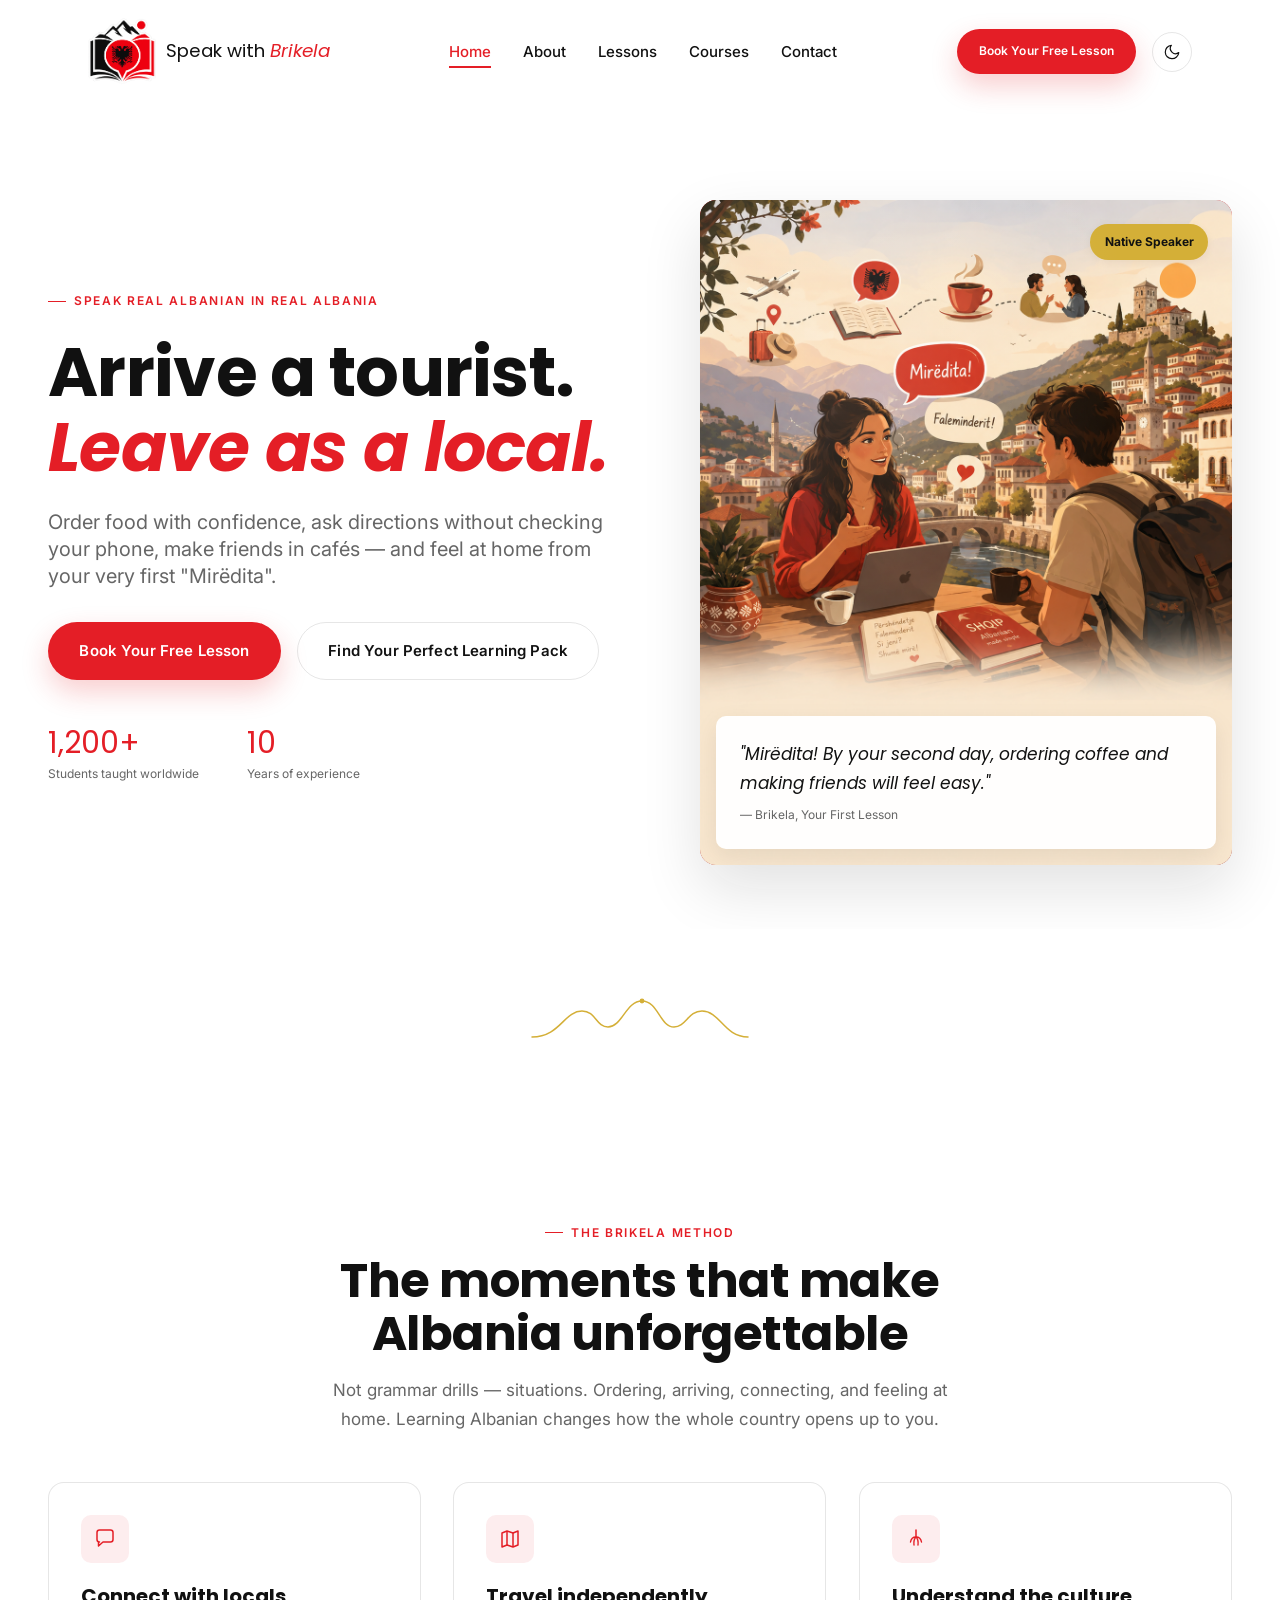
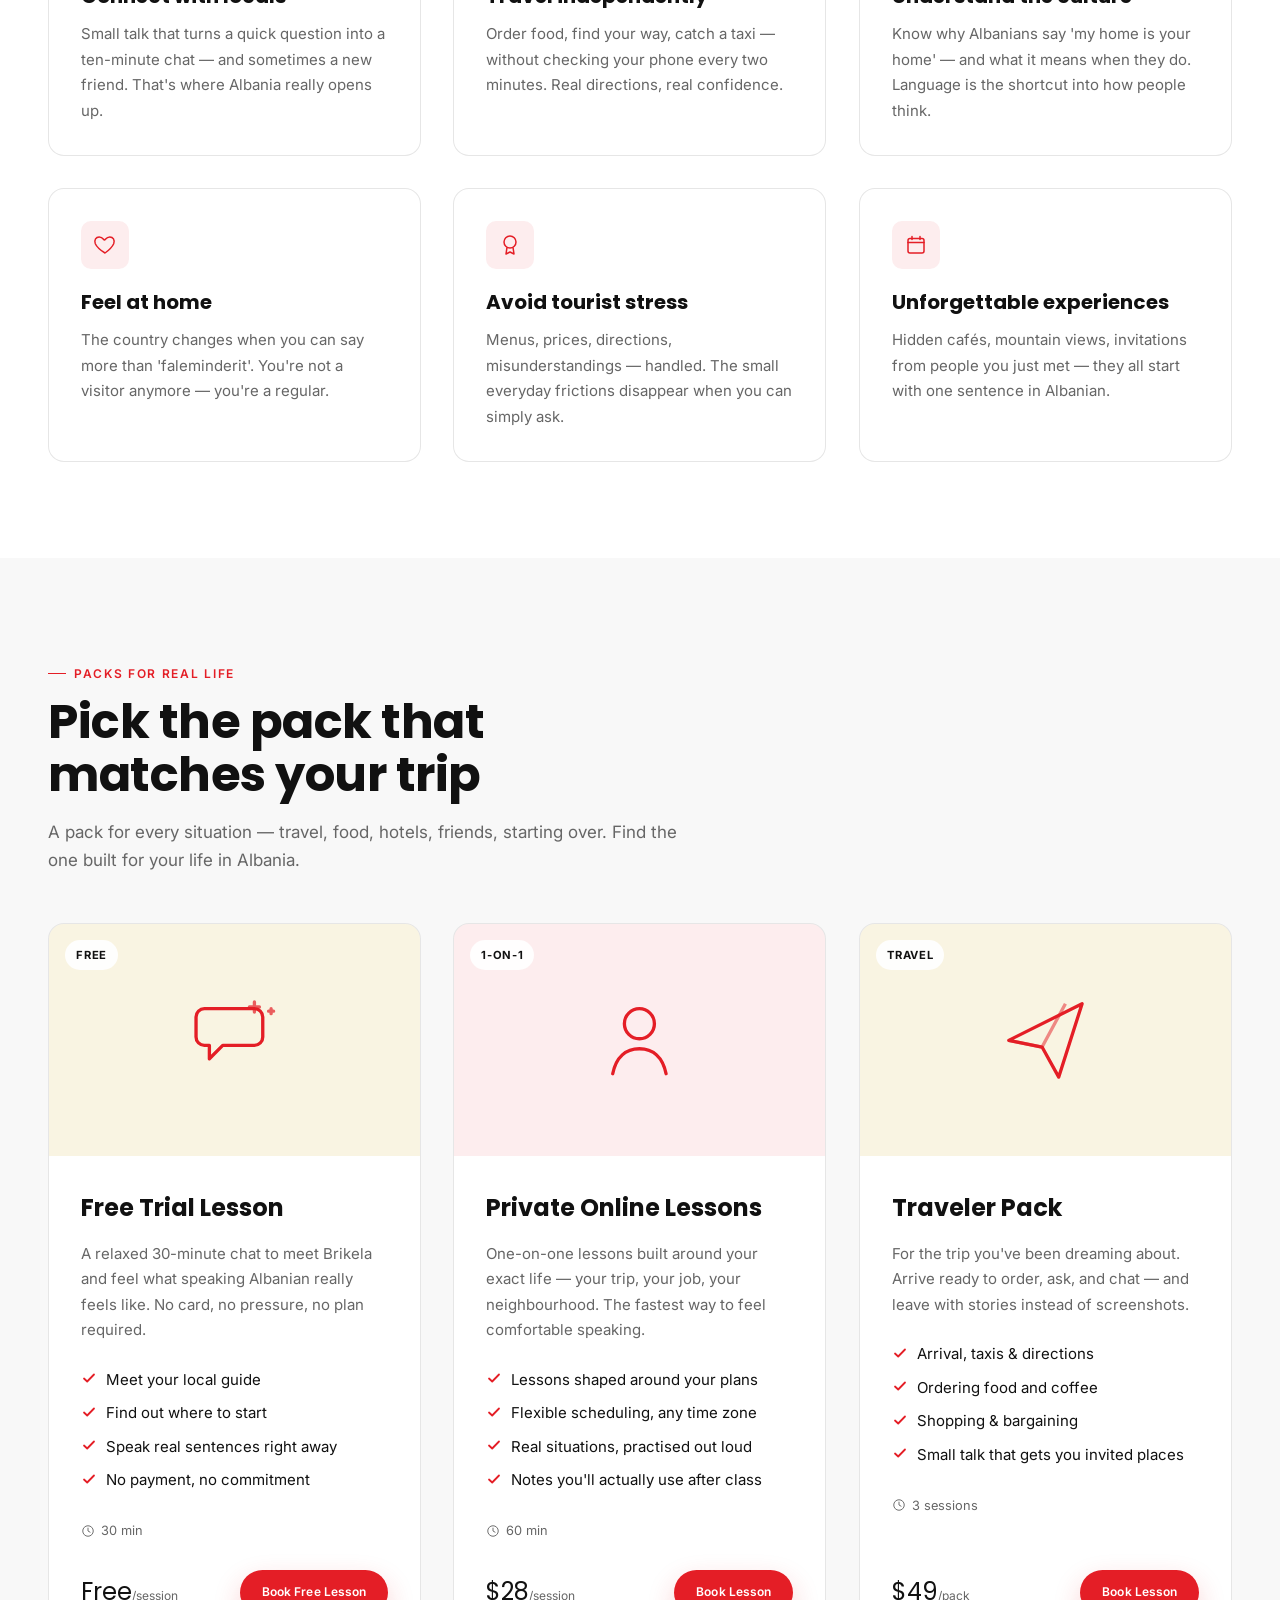
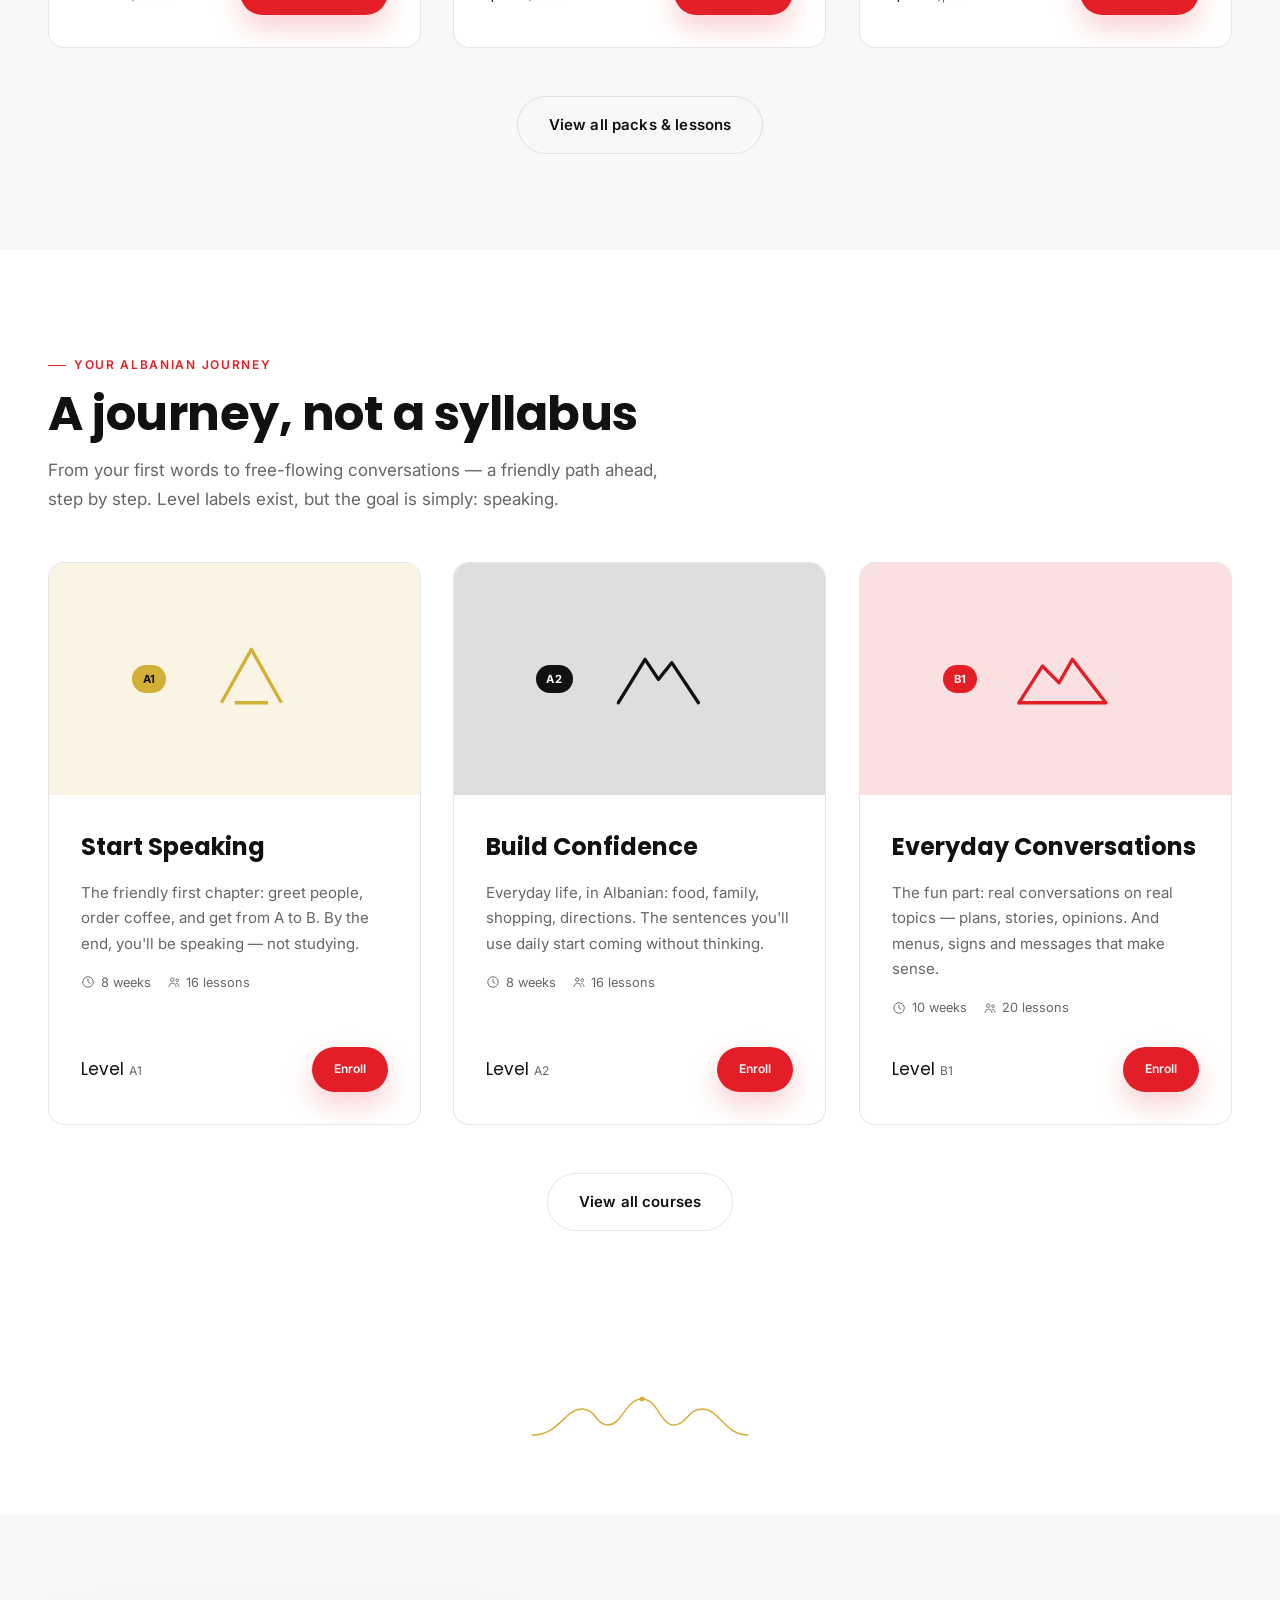
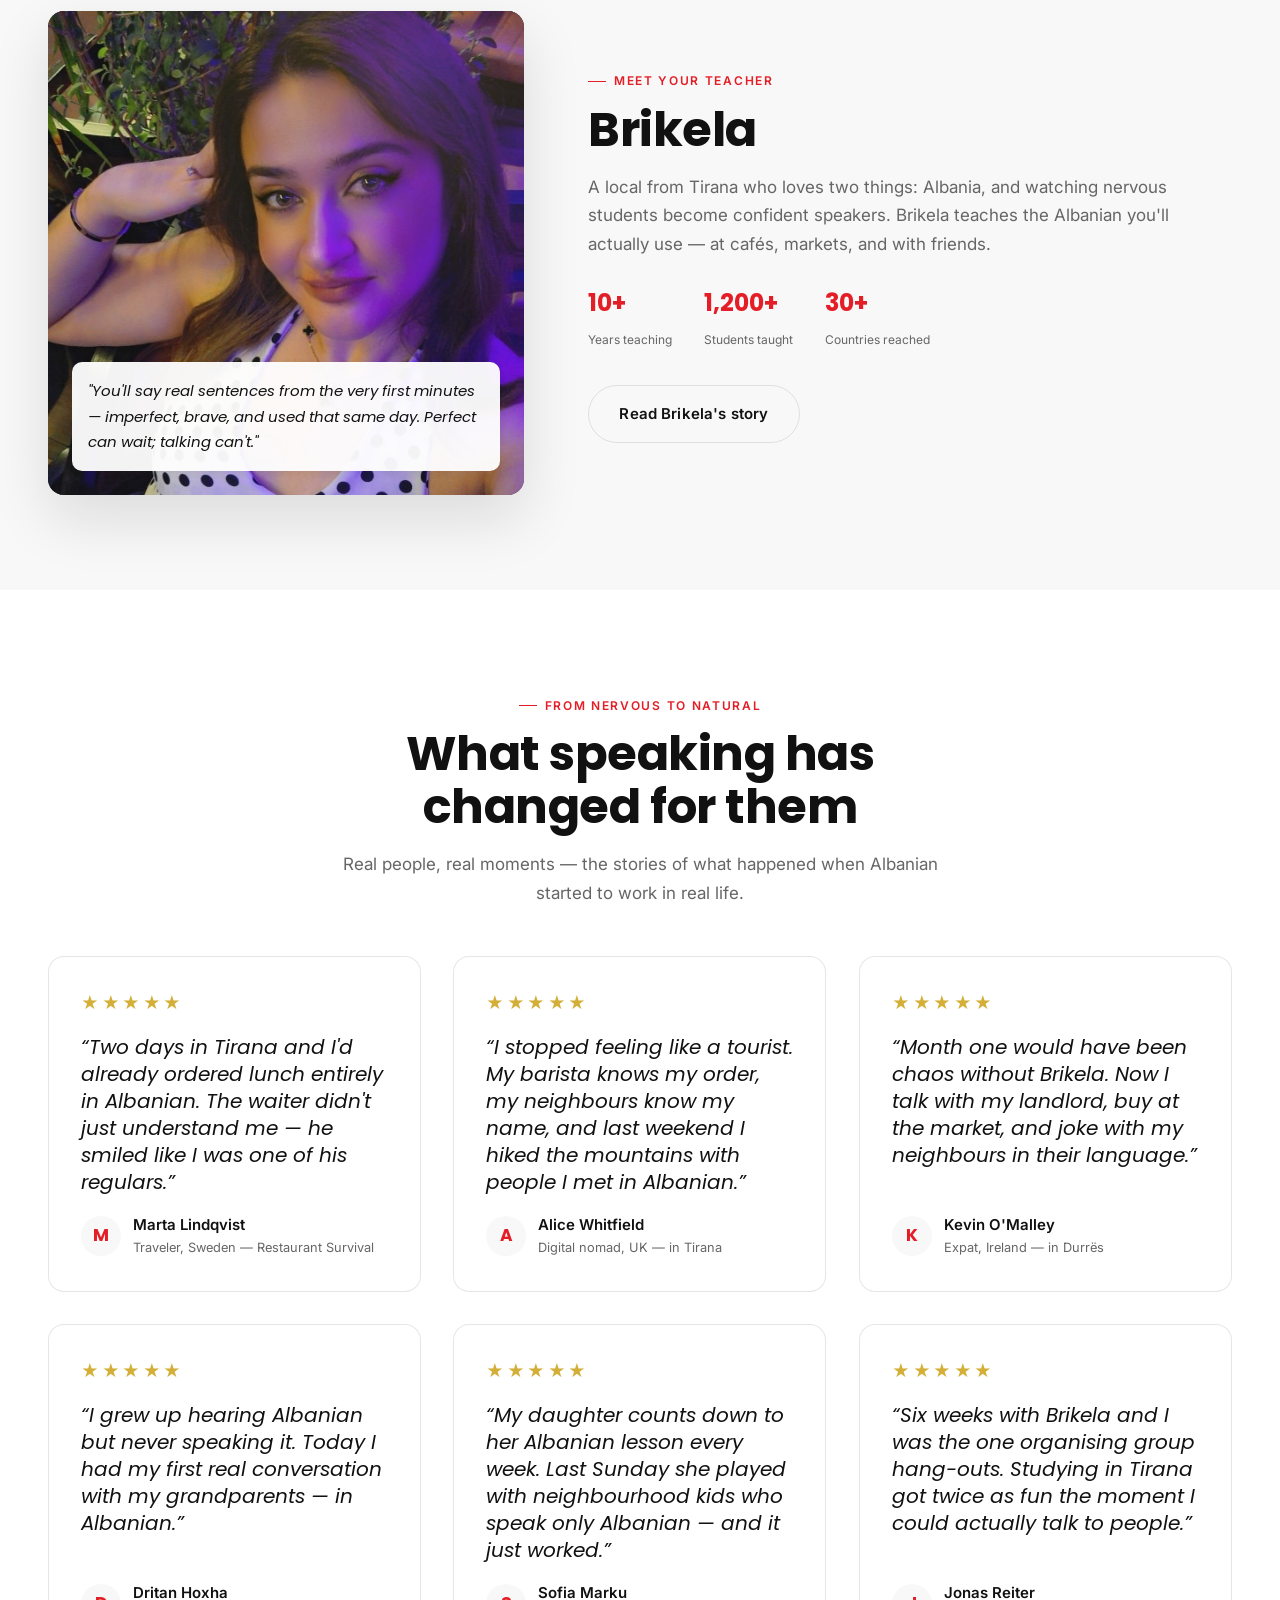
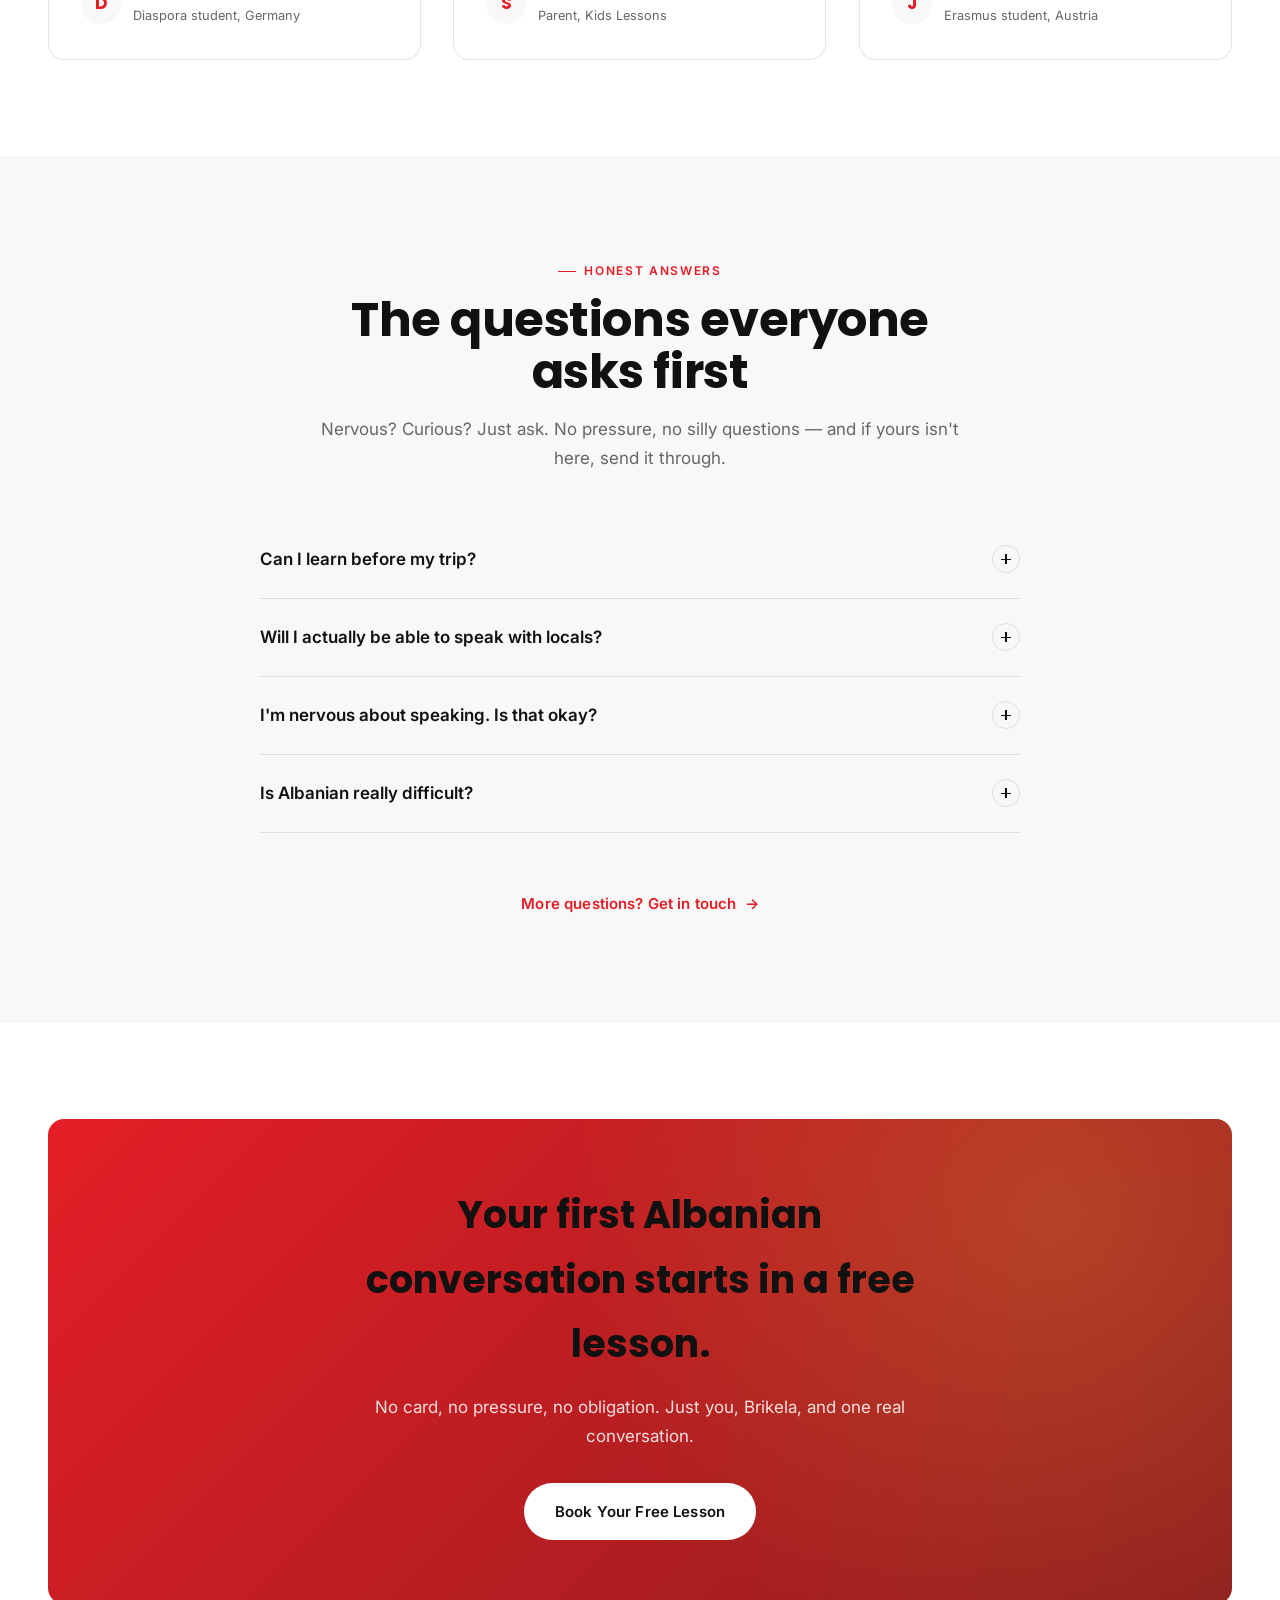
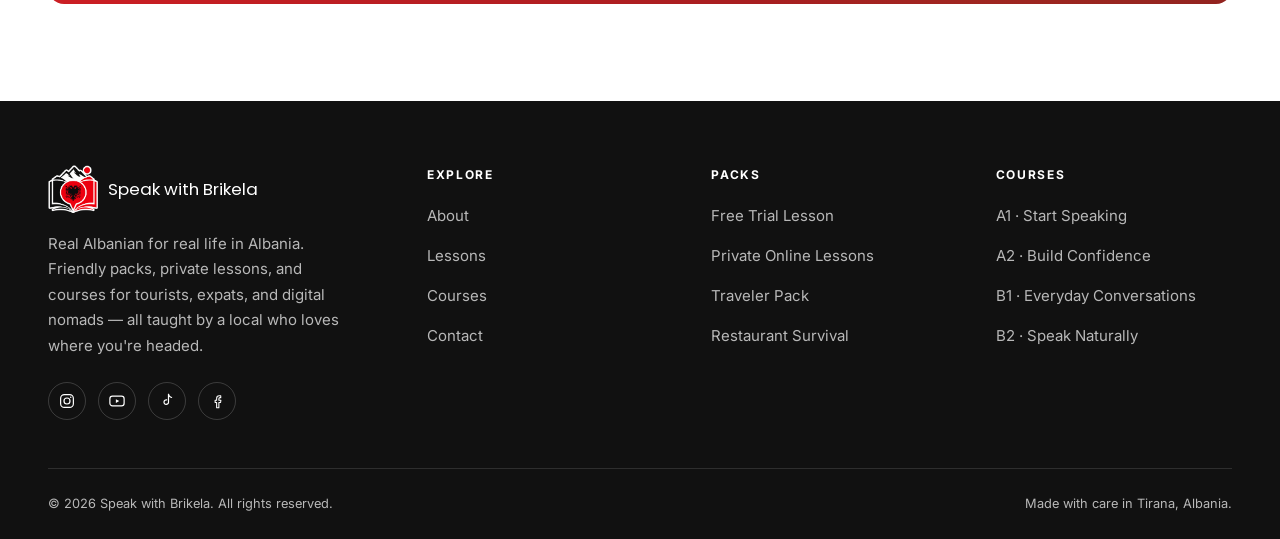
==== commit 382aa727: "Brikela" ====
--- a/index.html
+++ b/index.html
@@ -3,18 +3,18 @@
 <head>
   <meta charset="UTF-8" />
   <meta name="viewport" content="width=device-width, initial-scale=1.0" />
-  <title>Speak with Brekila — Real Albanian for Real Life in Albania</title>
+  <title>Speak with Brikela — Real Albanian for Real Life in Albania</title>
   <meta name="description" content="Practical Albanian for tourists, expats, digital nomads, and Erasmus students — taught online by a local. Book your free lesson and start speaking real Albanian today." />
 
   <!-- Open Graph -->
   <meta property="og:type" content="website" />
-  <meta property="og:title" content="Speak with Brekila — Real Albanian for Real Life in Albania" />
+  <meta property="og:title" content="Speak with Brikela — Real Albanian for Real Life in Albania" />
   <meta property="og:description" content="Order coffee, ask for directions, make friends — real Albanian for real life in Albania, taught by a local." />
-  <meta property="og:site_name" content="Speak with Brekila" />
+  <meta property="og:site_name" content="Speak with Brikela" />
 
   <!-- Twitter -->
   <meta name="twitter:card" content="summary_large_image" />
-  <meta name="twitter:title" content="Speak with Brekila — Real Albanian for Real Life in Albania" />
+  <meta name="twitter:title" content="Speak with Brikela — Real Albanian for Real Life in Albania" />
   <meta name="twitter:description" content="Order coffee, ask for directions, make friends — real Albanian for real life in Albania, taught by a local." />
 
   <link rel="preconnect" href="https://fonts.googleapis.com" />
@@ -54,7 +54,7 @@
           <div class="hero__badge">Native Speaker</div>
           <div class="hero__visual-card">
             <p>"Mirëdita! By your second day, ordering coffee and making friends will feel easy."</p>
-            <span>— Brekila, Your First Lesson</span>
+            <span>— Brikela, Your First Lesson</span>
           </div>
         </div>
       </div>
@@ -66,7 +66,7 @@
     <section class="section" id="why-learn">
       <div class="section__inner">
         <div class="section-head section-head--center">
-          <span class="eyebrow" style="justify-content:center">The Brekila Method</span>
+          <span class="eyebrow" style="justify-content:center">The Brikela Method</span>
           <h2 class="section-title">The moments that make Albania unforgettable</h2>
           <p class="section-lede">Not grammar drills — situations. Ordering, arriving, connecting, and feeling at home. Learning Albanian changes how the whole country opens up to you.</p>
         </div>
@@ -138,7 +138,7 @@
         <div class="cta-banner" data-reveal>
           <div class="cta-banner__content">
             <h2>Your first Albanian conversation starts in a free lesson.</h2>
-            <p>No card, no pressure, no obligation. Just you, Brekila, and one real conversation.</p>
+            <p>No card, no pressure, no obligation. Just you, Brikela, and one real conversation.</p>
             <div class="cta-banner__actions">
               <a href="contact.html" class="btn btn-on-dark">Book Your Free Lesson</a>
             </div>
--- a/assets/css/components.css
+++ b/assets/css/components.css
@@ -584,7 +584,7 @@
 }
 .teacher__portrait {
   position: relative;
-  aspect-ratio: 3 / 4;
+  aspect-ratio: 1080 / 1098;
   border-radius: var(--radius);
   background: linear-gradient(160deg, var(--color-charcoal), #3a3a3a);
   overflow: hidden;
@@ -1078,6 +1078,9 @@
 [data-theme="dark"] .teacher__portrait {
   background: linear-gradient(160deg, #2a2a2a, #1a1a1a);
 }
+[data-theme="dark"] .teacher__quote-tag p {
+  color: #000000;
+}
 
 /* CTA banner */
 [data-theme="dark"] .cta-banner {
--- a/assets/css/style.css
+++ b/assets/css/style.css
@@ -99,14 +99,14 @@
   .navbar__desktop-theme { display: none !important; }
 
   .hero__inner { grid-template-columns: 1fr; }
-  .hero__visual { max-width: 460px; margin: 0 auto; aspect-ratio: 4/3; }
+  .hero__visual { max-width: 460px; margin: 0 auto; aspect-ratio: 4/5; }
   .hero__stats { gap: var(--space-5); }
 
   .grid--3 { grid-template-columns: repeat(2, 1fr); }
   .grid--4 { grid-template-columns: repeat(2, 1fr); }
 
   .teacher { grid-template-columns: 1fr; }
-  .teacher__portrait { max-width: 380px; margin: 0 auto; }
+  .teacher__portrait { width: 100%; max-width: 380px; margin: 0 auto; aspect-ratio: 1080 / 1098; }
 
   .contact-layout { grid-template-columns: 1fr; }
   .bio-layout { grid-template-columns: 1fr; }
@@ -339,5 +339,18 @@
   .value-row { grid-template-columns: 1fr; }
   .value-row__index { display: none; }
 
+  /* Quote cards sit below the images instead of overlaying them */
+  .hero__visual { display: block; aspect-ratio: auto; }
+  .hero__visual-img { position: relative; height: auto; }
+  .hero__visual-card {
+    position: static;
+    width: auto;
+    margin: var(--space-3);
+  }
+
+  .teacher__portrait { aspect-ratio: auto; }
+  .teacher__portrait .teacher__photo { position: relative; height: auto; }
+  .teacher__quote-tag { position: static; margin: var(--space-3); }
+
   .page-hero__title, .hero__title { word-break: break-word; }
 }
